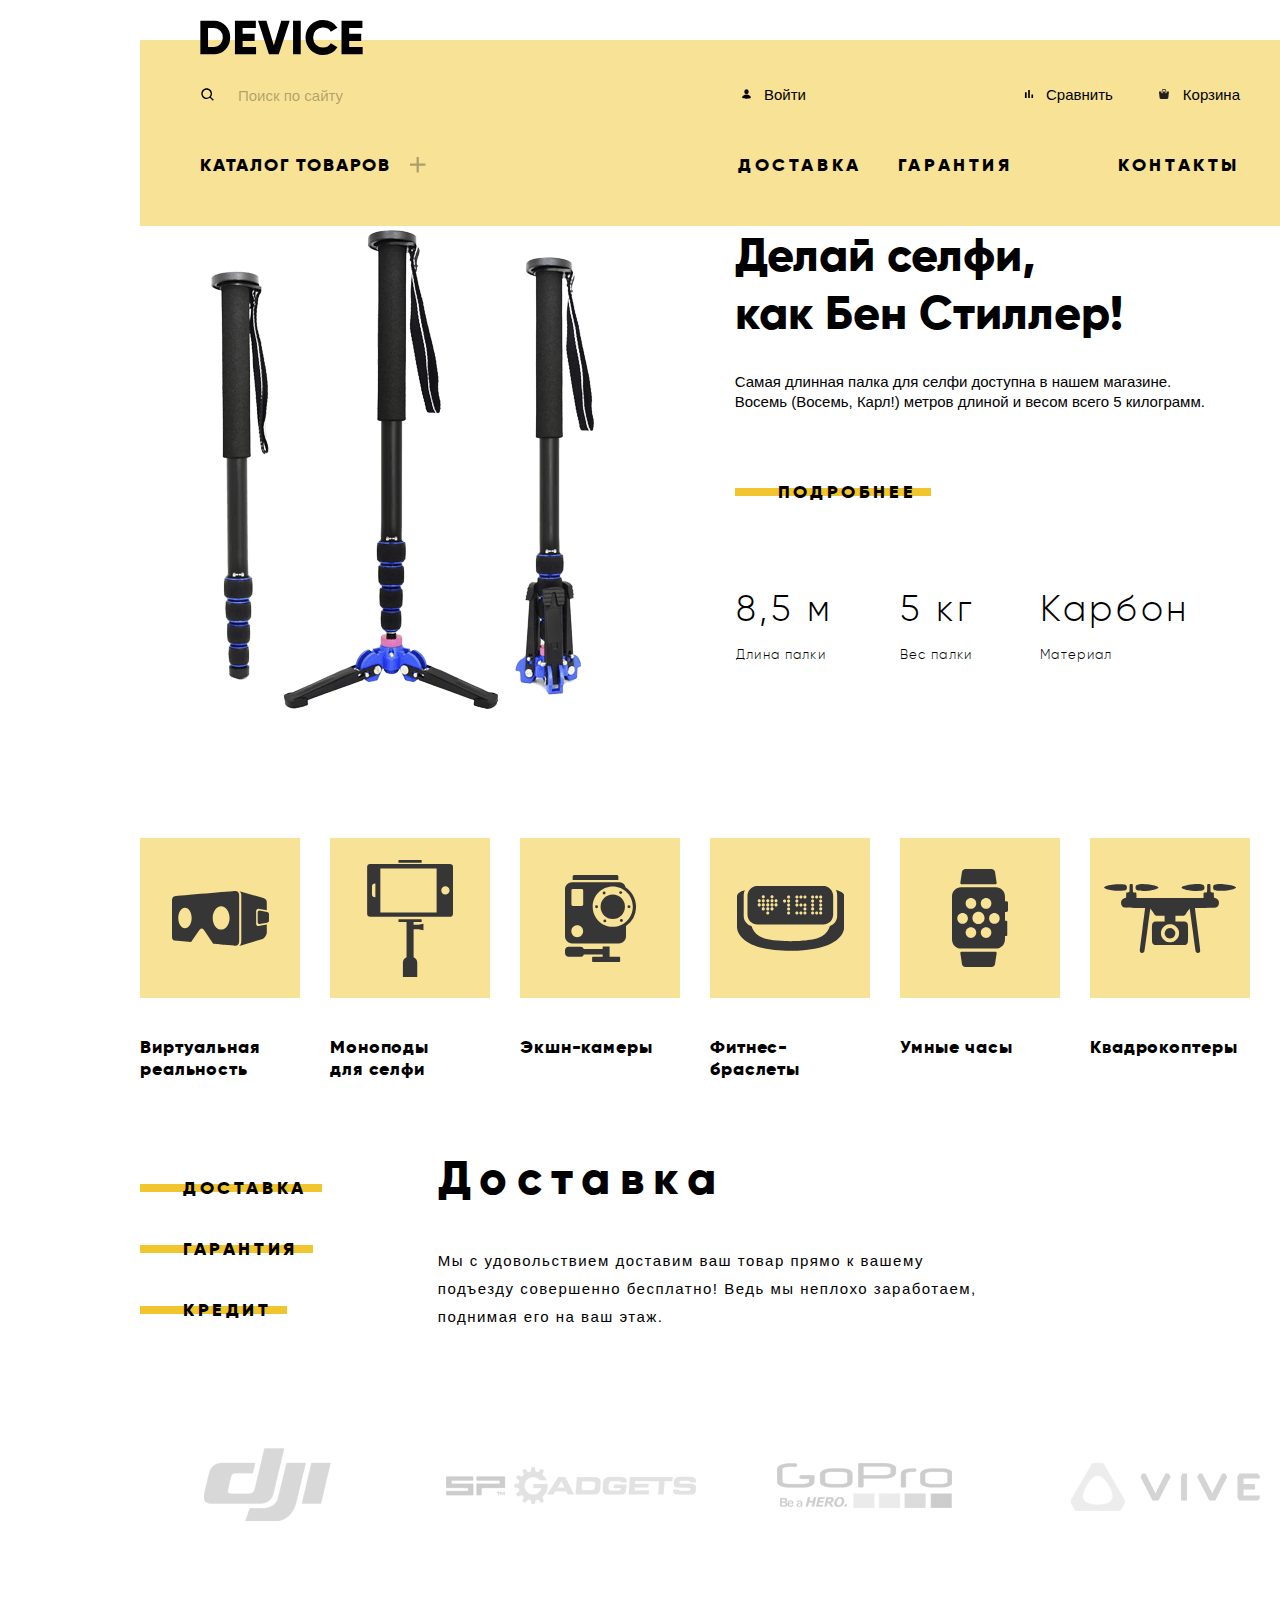
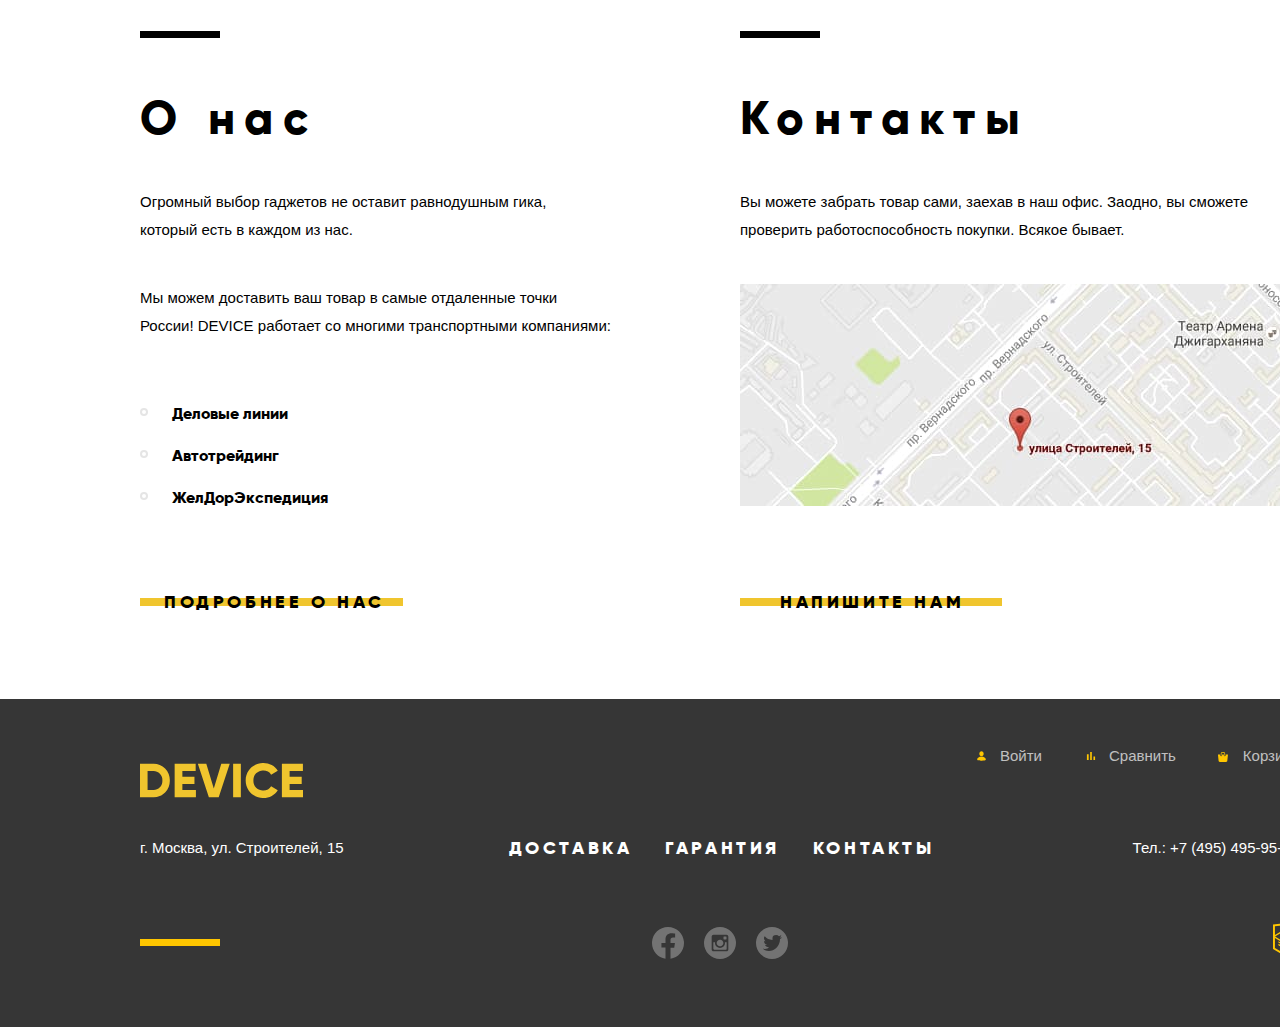
==== index.html @ b4fad116 "Сделал исправления по замечаниям" ====
<!DOCTYPE html>
<html class="page" lang="ru">

<head>
    <meta charset="utf-8">
    <title>Магазин гаджетов "Device"</title>
    <link rel="stylesheet" href="css/normalize.css">
    <link rel="stylesheet" href="css/style.css">
</head>

<body class="page-body">
    <div class="container">
        <header class="header">
            <nav class="main-navigation" aria-label="Главное меню">
                <a class="logo header-logo">
                    <img src="img/logo-device.svg" width="163" height="35" alt="Логотип магазина гаджетов «Device»">
                </a>
                <div class="header-wrapper">
                    <form class="search-form" action="https://echo.htmlacademy.ru" method="get">
                        <label class="visually-hidden" for="site-search">Поиск по сайту</label>
                        <input class="search-form-input" type="search" name="search" id="site-search" placeholder="Поиск по сайту" required>
                        <button class="search-form-button" type="submit">Найти</button>
                    </form>
                    <ul class="list user-navigation">
                        <li class="user-navigation-item">
                            <a class="user-navigation-link user-navigation-entry" href="">Войти</a>
                        </li>
                        <li class="user-navigation-item">
                            <a class="user-navigation-link user-navigation-compare" href="">Сравнить</a>
                        </li>
                        <li class="user-navigation-item">
                            <a class="user-navigation-link user-navigation-cart" href="">Корзина</a>
                        </li>
                    </ul>
                </div>
                <ul class="list site-navigation header-wrapper">
                    <li class="site-navigation-item site-navigation-catalog">
                        <a class="site-navigation-link site-navigation-catalog-link" href="">Каталог товаров</a>
                        <ul class="list catalog-navigation">
                            <li class="catalog-navigation-item">
                                <ul class="list catalog-submenu">
                                    <li class="catalog-submenu-item">
                                        <a class="catalog-submenu-link" href="">Виртуальная реальность</a>
                                    </li>
                                    <li class="catalog-submenu-item">
                                        <a class="catalog-submenu-link" href="catalog.html">Моноподы для селфи</a>
                                    </li>
                                    <li class="catalog-submenu-item">
                                        <a class="catalog-submenu-link" href="">Экшен-камеры</a>
                                    </li>
                                </ul>
                            </li>
                            <li class="catalog-navigation-item">
                                <ul class="list catalog-submenu">
                                    <li class="catalog-submenu-item">
                                        <a class="catalog-submenu-link" href="">Фитнес-браслеты</a>
                                    </li>
                                    <li class="catalog-submenu-item">
                                        <a class="catalog-submenu-link" href="">Умные часы</a>
                                    </li>
                                </ul>
                            </li>
                            <li class="catalog-navigation-item">
                                <a class="catalog-submenu-link" href="">Квадракоптеры</a>
                            </li>
                        </ul>
                    </li>
                    <li class="site-navigation-item">
                        <a class="site-navigation-link" href="">Доставка</a>
                    </li>
                    <li class="site-navigation-item">
                        <a class="site-navigation-link" href="">Гарантия</a>
                    </li>
                    <li class="site-navigation-item">
                        <a class="site-navigation-link" href="">Контакты</a>
                    </li>
                </ul>
            </nav>
        </header>
    </div>
    <main>
        <h1 class="visually-hidden">Главная страница магазина гаджетов "Device"</h1>
        <section class="promo container">
            <h2 class="visually-hidden">Промо-слайдер</h2>
            <input class="visually-hidden" type="radio" name="promo-slider-group" id="promo-slide-1" value="promo-slide-1">
            <input class="visually-hidden" type="radio" name="promo-slider-group" id="promo-slide-2" value="promo-slide-2">
            <input class="visually-hidden" type="radio" name="promo-slider-group" id="promo-slide-3" value="promo-slide-3" checked>
            <ul class="list">
                <li>
                    <label for="promo-slide-1">
                        <span class="visually-hidden">Первый слайд: самая длинная палка для селфи</span>
                    </label>
                </li>
                <li>
                    <label for="promo-slide-2">
                        <span class="visually-hidden">Второй слайд: мотивирующий фитнес-браслет</span>
                    </label>
                </li>
                <li>
                    <label for="promo-slide-3">
                        <span class="visually-hidden">Третий слайд: квадракоптер с мощным лазером</span>
                    </label>
                </li>
            </ul>
            <ul class="list promo-product-list">
                <li class="promo-product-item">
                    <article class="promo-product-card">
                        <div class="promo-product-wrapper">
                            <img class="promo-product-img" src="img/promo-item-1.png" width="384" height="486" alt="Самая длинная палка для селфи">
                        </div>
                        <div class="promo-product-wrapper promo-product-description">
                            <span class="promo-product-number visually-hidden">01</span>
                            <h3 class="promo-product-title">Делай селфи, <br>
                                как Бен Стиллер! </h3>
                            <p class="promo-product-text">Самая длинная палка для селфи доступна в нашем магазине. <br>
                                Восемь (Восемь, Карл!) метров длиной и весом всего 5 килограмм.</p>
                            <a class="button promo-product-button" href="">Подробнее</a>
                            <table class="property-table">
                                <tr class="property-description">
                                    <td class="item-property property-description-item">8,5 м</td>
                                    <td class="item-property property-description-item">5 кг</td>
                                    <td class="item-property property-description-item">Карбон</td>
                                </tr>
                                <tr class="property-definition">
                                    <td class="item-property property-definition-item">Длина палки</td>
                                    <td class="item-property property-definition-item">Вес палки</td>
                                    <td class="item-property property-definition-item">Материал</td>
                                </tr>
                            </table>
                        </div>
                    </article>
                </li>
                <li class="promo-product-item visually-hidden">
                    <article class="promo-product-card">
                        <div class="promo-product-wrapper">
                            <img class="promo-product-img" src="img/promo-item-2.png" width="345" height="485" alt="Фитнес-браслет">
                        </div>
                        <div class="promo-product-wrapper promo-product-description">
                            <span class="promo-product-number visually-hidden">02</span>
                            <h3 class="promo-product-title">Худеем <br>
                                правильно!</h3>
                            <p class="promo-product-text">Мотивирующие фитнес-браслеты помогут найти в себе силы
                                не пропускать занятия и соблюдать диету.</p>
                            <a class="button promo-product-button" href="">Подробнее</a>
                            <table class="property-table">
                                <tr class="property-description">
                                    <td class="item-property property-description-item">48 часов</td>
                                </tr>
                                <tr class="property-definition">
                                    <td class="item-property property-definition-item">Без подзарядки</td>
                                </tr>
                            </table>
                        </div>
                    </article>
                </li>
                <li class="promo-product-item visually-hidden">
                    <article class="promo-product-card">
                        <div class="promo-product-wrapper">
                            <img class="promo-product-img" src="img/promo-item-3.png" width="526" height="334" alt="Квадракоптер">
                        </div>
                        <div class="promo-product-wrapper promo-product-description">
                            <span class="promo-product-number visually-hidden">03</span>
                            <h3 class="promo-product-title">Порхает как бабочка, <br>
                                жалит как пчела!</h3>
                            <p class="promo-product-text">Этот обычный, на первый взгляд, квадрокоптер оснащен
                                мощным лазером, замаскированным под стандартную камеру.</p>
                            <a class="button promo-product-button" href="">Подробнее</a>
                            <table class="property-table">
                                <tr class="property-description">
                                    <td class="item-property property-description-item">800 м</td>
                                    <td class="item-property property-description-item">50 м</td>
                                </tr>
                                <tr class="property-definition">
                                    <td class="item-property property-definition-item">Дальность полёта</td>
                                    <td class="item-property property-definition-item">Радиус поражения</td>
                                </tr>
                            </table>
                        </div>
                    </article>
                </li>
            </ul>
        </section>
        <section class="product-catalog container">
            <h2 class="visually-hidden">Категории товаров</h2>
            <ul class="list product-catalog-list">
                <li class="product-catalog-item">
                    <a class="product-catalog-link product-catalog-vr" href="">
                        Виртуальная реальность
                    </a>
                </li>
                <li class="product-catalog-item">
                    <a class="product-catalog-link product-catalog-monopods" href="catalog.html">
                        Моноподы <br> для селфи
                    </a>
                </li>
                <li class="product-catalog-item">
                    <a class="product-catalog-link product-catalog-cameras" href="">
                        Экшн-камеры
                    </a>
                </li>
                <li class="product-catalog-item">
                    <a class="product-catalog-link product-catalog-bracelets" href="">
                        Фитнес-браслеты
                    </a>
                </li>
                <li class="product-catalog-item">
                    <a class="product-catalog-link product-catalog-watches" href="">
                        Умные часы
                    </a>
                </li>
                <li class="product-catalog-item">
                    <a class="product-catalog-link product-catalog-quadcopters" href="">
                        Квадрокоптеры
                    </a>
                </li>
            </ul>
        </section>
        <section class="advantages">
            <h2 class="visually-hidden">Преимущества</h2>
            <div class="advantages-wrapper container">
                <ul class="list advantages-slider-nav">
                    <li class="advantages-slider-item">
                        <a class="button advantages-slider-link" href="">Доставка</a>
                    </li>
                    <li class="advantages-slider-item">
                        <a class="button advantages-slider-link" href="">Гарантия</a>
                    </li>
                    <li class="advantages-slider-item">
                        <a class="button advantages-slider-link" href="">Кредит</a>
                    </li>
                </ul>
                <ul class="list advantages-slider-content">
                    <li class="advantages-slider-page">
                        <h3 class="title advantages-title">Доставка</h3>
                        <p class="text advantages-slider-text">Мы с удовольствием доставим ваш товар прямо к вашему
                            подъезду совершенно бесплатно! Ведь мы неплохо
                            заработаем, поднимая его на ваш этаж.</p>
                    </li>
                    <li class="advantages-slider-page visually-hidden">
                        <h3 class="title advantages-title">Гарантия</h3>
                        <p class="text advantages-slider-text">Если из-за возгорания купленного у нас товара у вас сгорит дом —
                            не переживайте, мы выдадим вам новый.
                            Товар, не дом, конечно же.</p>
                    </li>
                    <li class="advantages-slider-page visually-hidden">
                        <h3 class="title advantages-title">Кредиты</h3>
                        <p class="text advantages-slider-text">Залезть в долговую яму стало проще! Кредитные консультанты
                            подберут для вас наиболее выгодные <br>
                            условия кредита. Выгодные для нашего банка, разумеется.</p>
                    </li>
                </ul>
            </div>
        </section>
        <section class="popular-brands container">
            <h2 class="visually-hidden">Популярные бренды</h2>
            <ul class="list popular-list">
                <li class="popular-item">
                    <a class="popular-link popular-dji" href="">
                        <img class="popular-img" src="img/popular-brands-1.png" width="260" height="100" alt="Логотип компании «DJI»">
                    </a>
                </li>
                <li class="popular-item">
                    <a class="popular-link popular-spgadgets" href="">
                        <img class="popular-img" src="img/popular-brands-2.png" width="260" height="100" alt="Логотип компании «SP Gadgets»">
                    </a>
                </li>
                <li class="popular-item">
                    <a class="popular-link popular-gopro" href="">
                        <img class="popular-img" src="img/popular-brands-3.png" width="260" height="100" alt="Логотип компании «GoPro»">
                    </a>
                </li>
                <li class="popular-item">
                    <a class="popular-link popular-vive" href="">
                        <img class="popular-img" src="img/popular-brands-4.png" width="260" height="100" alt="Логотип компании «Vive»">
                    </a>
                </li>
            </ul>
        </section>
        <div class="index-columns container">
            <section class="about-us">
                <h2 class="title about-us-title">О нас</h2>
                <p class="text about-us-text">Огромный выбор гаджетов не оставит равнодушным гика, <br>
                    который есть в каждом из нас.</p>
                <p class="text about-us-text">Мы можем доставить ваш товар в самые отдаленные точки
                    России! DEVICE работает со многими транспортными компаниями:</p>
                <ul class="list about-us-list">
                    <li class="about-us-item">Деловые линии</li>
                    <li class="about-us-item">Автотрейдинг</li>
                    <li class="about-us-item">ЖелДорЭкспедиция</li>
                </ul>
                <a class="button about-us-button" href="">
                    Подробнее о нас
                </a>
            </section>
            <section class="contacts">
                <h2 class="title about-us-title">Контакты</h2>
                <p class="text about-us-text">Вы можете забрать товар сами, заехав в наш офис. Заодно, вы сможете
                    проверить работоспособность покупки. Всякое бывает.</p>
                <a class="contacts-map" href="">
                    <img src="img/map_1.jpg" width="560" height="222" alt="Карта проезда">
                </a>
                <a class="button contacts-button" href="">
                    Напишите нам
                </a>
            </section>
        </div>
    </main>
    <footer class="footer">
        <div class="container footer-wrapper">
            <div class="footer-wrapper-row">
                <a class="logo footer-logo">
                    <img src="img/logo-device-yellow.svg" width="163" height="35" alt="Логотип магазина гаджетов «Device»">
                </a>
                <ul class="list footer-user-navigation">
                    <li class="footer-user-item">
                        <a class="footer-user-link footer-user-entry" href="">Войти</a>
                    </li>
                    <li class="footer-user-item">
                        <a class="footer-user-link footer-user-compare" href="">Сравнить</a>
                    </li>
                    <li class="footer-user-item">
                        <a class="footer-user-link footer-user-cart" href="">Корзина</a>
                    </li>
                </ul>
            </div>
            <div class="footer-wrapper-row">
                <address class="footer-address">г. Москва, ул. Строителей, 15</address>
                <ul class="list footer-site-navigation">
                    <li class="footer-site-item">
                        <a class="footer-site-link" href="">Доставка</a>
                    </li>
                    <li class="footer-site-item">
                        <a class="footer-site-link" href="">Гарантия</a>
                    </li>
                    <li class="footer-site-item">
                        <a class="footer-site-link" href="">Контакты</a>
                    </li>
                </ul>
                <p class="footer-tel">Тел.: +7 (495) 495-95-95</p>
            </div>
            <div class="footer-wrapper-row">
                <ul class="list social-list">
                    <li class="social-item">
                        <a class="social-link social-fb" href="">
                            <span class="visually-hidden">Facebook</span>
                        </a>
                    </li>
                    <li class="social-item">
                        <a class="social-link social-inst" href="">
                            <span class="visually-hidden">Instagram</span>
                        </a>
                    </li>
                    <li class="social-item">
                        <a class="social-link social-tw" href="">
                            <span class="visually-hidden">Twitter</span>
                        </a>
                    </li>
                </ul>
                <a class="academy-logo" href="https://htmlacademy.ru/intensive/htmlcss">
                    <img src="img/logo-html.svg" width="27" height="34" alt="Логотип HtmlAcademy">
                </a>
            </div>
        </div>
    </footer>
    <section class="modal modal-feedback">
        <h2 class="visually-hidden">Форма обратной связи</h2>
        <form class="modal-feedback-form" action="https://echo.htmlacademy.ru" method="post">
            <p class="modal-feedback-item">
                <label class="modal-feedback-title" for="feedback-name">Ваше имя:</label>
                <input class="modal-feedback-input" type="text" name="fullname" id="feedback-name" placeholder="Имя Фамилия" required>
            </p>
            <p class="modal-feedback-item">
                <label class="modal-feedback-title" for="feedback-email">Ваш e-mail:</label>
                <input class="modal-feedback-input" type="email" name="email" id="feedback-email" placeholder="email@example.com" required>
            </p>
            <p class="modal-feedback-item modal-feedback-message">
                <label class="modal-feedback-title" for="feedback-message">Текст письма:</label>
                <textarea class="modal-feedback-input" name="message" id="feedback-message" placeholder="В свободной форме" required></textarea>
            </p>
            <button class="button modal-feedback-button" type="submit">Отправить</button>
        </form>
        <button class="close-modal" type="button">
            <span class="visually-hidden">Закрыть</span>
        </button>
    </section>
    <section class="modal modal-map">
        <h2 class="visually-hidden">Карта проезда</h2>
        <iframe class="modal-map-iframe" src="https://www.google.com/maps/embed?pb=!1m18!1m12!1m3!1d2249.1125488779976!2d37.52742931582563!3d55.68703098053581!2m3!1f0!2f0!3f0!3m2!1i1024!2i768!4f13.1!3m3!1m2!1s0x46b54cf65f5c8955%3A0x694710ccd55501e!2z0YPQuy4g0KHRgtGA0L7QuNGC0LXQu9C10LksIDE1LCDQnNC-0YHQutCy0LAsINCg0L7RgdGB0LjRjywgMTE5MzEx!5e0!3m2!1sru!2sde!4v1590160924040!5m2!1sru!2sde" width="960" height="540" tabindex="0" allowfullscreen></iframe>
        <button class="close-modal" type="button">
            <span class="visually-hidden">Закрыть</span>
        </button>
    </section>
</body>

</html>
---- css/style.css ----
@font-face {
    font-family: 'Opens Sans';
    font-style: normal;
    font-weight: 400;
    src: local('Opens Sans Regular'), local('OpenSans-Regular'),
        url('../fonts/opensans.woff2') format('woff2'),
        url('../fonts/opensans.woff') format('woff');
}

@font-face {
    font-family: 'Opens Sans';
    font-style: normal;
    font-weight: 300;
    src: local('Opens Sans Light'), local('OpenSans-Light'),
        url('../fonts/opensanslight.woff2') format('woff2'),
        url('../fonts/opensanslight.woff') format('woff');
}

@font-face {
    font-family: 'Gilroy';
    font-style: normal;
    font-weight: 300;
    src: local('Gilroy Light'), local('Gilroy-Light'),
        url('../fonts/gilroylight.woff2') format('woff2'),
        url('../fonts/gilroylight.woff') format('woff');
}

@font-face {
    font-family: 'Gilroy';
    font-style: normal;
    font-weight: 800;
    src: local('Gilroy ExtraBold'), local('Gilroy-ExtraBold'),
        url('../fonts/gilroyextrabold.woff2') format('woff2'),
        url('../fonts/gilroyextrabold.woff') format('woff');
}

*,
*::before,
*::after {
    box-sizing: border-box;
}

:root {
    --basic-black: #000;
    --basic-dark: #363636;
    --basic-white: #fff;
    --basic-grey: #464646;
    --basic-half-grey: #7e7e7e;
    --basic-grey-dark: #dcdcdc;
    --basic-grey-light: #e5e5e5;
    --basic-grey-super-light: #f2f2f2;
    --basic-grey-super-normal: #eaeaea;
    --basic-pink: #f6dada;
    --special-yellow: #f7e296;
    --special-yellow-dark: #f0c52e;
    --special-yellow-super-dark: #ffc600;
    --special-green: #91c92f;
    --special-grey: #a6a6a6;
    --special-grey-light: #ebebeb;
    --special-grey-dark: #d9d9d9;
    --opacity-black-6: rgba(0, 0, 0, 0.6);
    --opacity-black-5: rgba(0, 0, 0, 0.5);
    --opacity-black-4: rgba(0, 0, 0, 0.4);
    --opacity-black-3: rgba(0, 0, 0, 0.3);
    --opacity-black-2: rgba(0, 0, 0, 0.2);
    --opacity-black-2: rgba(0, 0, 0, 0.1);
    --opacity-white-7: rgba(255, 255, 255, 0.7);
    --opacity-white-6: rgba(255, 255, 255, 0.6);
    --opacity-white-3: rgba(255, 255, 255, 0.3);
}

.visually-hidden {
    position: absolute;
    width: 1px;
    height: 1px;
    margin: -1px;
    border: 0;
    padding: 0;
    white-space: nowrap;
    clip-path: inset(100%);
    clip: rect(0 0 0 0);
    overflow: hidden;
}

body {
    min-width: 1440px;
    margin: 0;
    padding: 0;
    font-family: "Open Sans", Arial, sans-serif;
    font-size: 15px;
    line-height: 20px;
    font-weight: 300;
    color: var(--basic-black);
    background-color: var(--basic-white);
}

a {
    text-decoration: none;
}

img {
    max-width: 100%;
    height: auto;
}

.page {
    height: 100%;
}

.page-body {
    display: grid;
    grid-template-rows: min-content 1fr min-content;
    align-content: start;
    min-height: 100%;
    padding-top: 40px;
}

.container {
    width: 1160px;
    margin: 0 auto;
    padding-left: 10px;
    padding-right: 10px;
    box-sizing: content-box;
}

.list {
    list-style-type: none;
    margin: 0;
    padding: 0;
}

.header {
    position: relative;
    padding-top: 45px;
    padding-right: 60px;
    padding-bottom: 18px;
    padding-left: 60px;
    background-color: var(--special-yellow);
}

.header-wrapper {
    display: flex;
    margin-bottom: 32px;
}

.logo {
    display: block;
}

.logo[href]:hover {
    opacity: 0.6;
}

.logo[href]:active {
    opacity: 0.3;
}

.header-logo {
    position: absolute;
    top: -20px;
    margin-bottom: 29px;
}

.search-form {
    position: relative;
    width: 440px;
    margin-right: auto;
}

.search-form-input {
    position: relative;
    width: 100%;
    padding-right: 100px;
    padding-bottom: 14px;
    padding-left: 38px;
    border: none;
    border-bottom-width: 2px;
    border-bottom-style: solid;
    border-bottom-color: transparent;
    line-height: inherit;
    background-color: transparent;
    background-image: url("../img/search.svg");
    background-repeat: no-repeat;
    background-position: 0 2px;
}

.search-form-input::-webkit-search-decoration,
.search-form-input::-webkit-search-cancel-button,
.search-form-input::-webkit-search-results-button,
.search-form-input::-webkit-search-results-decoration {
    display: none;
}

.search-form-input::placeholder {
    color: var(--opacity-black-3);
    opacity: 1;
}

.search-form-input:hover::placeholder {
    color: var(--opacity-black-6);
}

.search-form-input:focus::placeholder {
    color: var(--basic-black);
}

.search-form-input:focus,
.search-form-input:valid {
    color: var(--basic-black);
    outline: none;
    border-bottom-color: var(--basic-black);
}

.search-form-input:focus+.search-form-button,
.search-form-input:valid+.search-form-button {
    opacity: 1;
}

.search-form-button {
    position: absolute;
    right: 0;
    bottom: 0;
    padding-top: 15px;
    padding-right: 17px;
    padding-bottom: 15px;
    padding-left: 17px;
    opacity: 0;
    border: 2px solid var(--basic-black);
    font-size: inherit;
    line-height: inherit;
    text-transform: uppercase;
    color: var(--basic-black);
    background-color: transparent;
}

.search-form-button:hover {
    background-color: black;
    color: var(--basic-white);
}

.search-form-button:active {
    color: var(--opacity-white-3);
}

.user-navigation {
    width: 500px;
    display: flex;
}

.user-navigation-item {
    margin-left: 46px;
}

.user-navigation-item:first-child {
    margin-left: 0;
    margin-right: auto;
}

.user-navigation-link {
    position: relative;
    padding-left: 24px;
    color: inherit;
}

.user-navigation-link::before {
    content: '';
    position: absolute;
    bottom: 2px;
    left: 0;
}

.user-navigation-link:hover {
    opacity: 0.6;
}

.user-navigation-link:active {
    opacity: 0.3;
}

.user-navigation-entry::before {
    width: 13px;
    height: 14px;
    background-image: url("../img/user.svg");
    background-repeat: no-repeat;
    background-position: center;
}

.user-navigation-compare::before {
    width: 14px;
    height: 14px;
    background-image: url("../img/compare.svg");
    background-repeat: no-repeat;
    background-position: center;
}

.user-navigation-cart::before {
    width: 11px;
    height: 14px;
    background-image: url("../img/cart.svg");
    background-repeat: no-repeat;
    background-position: center;
}

.user-navigation-quit {
    color: var(--opacity-black-3);
    padding-left: 0;
    margin-left: 18px;
}

.site-navigation-item {
    margin-right: 36px;
}

.site-navigation-item:first-child {
    margin-right: 309px;
}

.site-navigation-item:first-child .site-navigation-link {
    padding-right: 38px;
}

.site-navigation-item:last-child {
    margin-right: 0;
    margin-left: auto;
}

.site-navigation-link {
    font-family: "Gilroy", Arial, sans-serif;
    font-weight: 800;
    font-size: 18px;
    color: inherit;
    line-height: 22px;
    letter-spacing: 0.2em;
    text-transform: uppercase;
}

.site-navigation-link:hover {
    opacity: 0.6;
}

.site-navigation-link:active {
    opacity: 0.3;
}

.site-navigation-catalog:hover .catalog-navigation {
    visibility: visible;
}

.site-navigation-catalog-link {
    position: relative;
    letter-spacing: 0.1em;
}

.site-navigation-catalog-link::after {
    content: '';
    position: absolute;
    bottom: 0;
    right: 0;
    width: 22px;
    height: 22px;
    background-image: url("../img/plus.svg");
    background-repeat: no-repeat;
    background-position: center;
}

.catalog-navigation {
    position: absolute;
    left: 0;
    display: flex;
    width: 100%;
    visibility: hidden;
    padding-top: 31px;
    padding-right: 60px;
    padding-bottom: 41px;
    padding-left: 60px;
    background-color: var(--special-yellow);
}

.catalog-navigation-item {
    margin-right: 65px;
}

.catalog-submenu-item {
    margin-bottom: 16px;
}

.catalog-submenu-item:last-child {
    margin-bottom: 0;
}

.catalog-submenu-link {
    color: inherit;
}

.catalog-submenu-link:hover {
    color: var(--opacity-black-6);
}

.catalog-submenu-link:active,
.catalog-submenu-link.current {
    color: var(--opacity-black-3);
}

.promo {
    margin-bottom: 96px;
    padding-bottom: 5px;
}

.promo-product-card {
    display: flex;
    justify-content: space-around;
}

.promo-product-description {
    width: 495px;
}

.promo-product-number {
    font-family: "Gilroy", Arial, sans-serif;
    font-weight: 800;
    font-size: 179px;
    line-height: 219px;
    text-transform: uppercase;
    color: var(--basic-white);
}

.promo-product-title {
    margin: 0;
    margin-bottom: 30px;
    font-family: "GIlroy", Arial, sans-serif;
    font-weight: 800;
    font-size: 47px;
    line-height: 58px;
    color: var(--basic-black);
}

.promo-product-text {
    margin: 0;
    margin-bottom: 60px;
}

.promo-product-button {
    display: inline-block;
    margin-bottom: 60px;
}

.item-property {
    font-family: "Gilroy", Arial, sans-serif;
    font-weight: 300;
    letter-spacing: 0.1em;
    padding-right: 65px;
}

.item-property:last-child {
    padding-right: 0;
}

.property-table {
    border-spacing: 0 15px;
}

.property-description-item {
    font-size: 36px;
    line-height: 42px;
}

.property-definition-item {
    font-size: 13px;
    line-height: 15px;
}

.product-catalog {
    margin-bottom: 49px;
    padding-top: 20px;
}

.product-catalog-list {
    display: flex;
    flex-wrap: wrap;
}

.product-catalog-item {
    width: 160px;
    margin-right: 30px;
    margin-bottom: 20px;
}

.product-catalog-link {
    font-family: "Gilroy", Arial, sans-serif;
    font-weight: 800;
    font-size: 18px;
    line-height: 22px;
    letter-spacing: 0.05em;
    color: var(--basic-black);
}

.product-catalog-link::before {
    content: "";
    display: block;
    width: 160px;
    height: 160px;
    margin-bottom: 38px;
    background-color: var(--special-yellow);
    background-repeat: no-repeat;
    background-position: 50% 50%;
}

.product-catalog-link:hover::before {
    background-color: var(--special-yellow-dark);
}

.product-catalog-link:active {
    color: var(--opacity-black-3);
}

.product-catalog-vr::before {
    background-image: url("../img/popular-1.svg");
}

.product-catalog-monopods::before {
    background-image: url("../img/popular-2.svg");
}

.product-catalog-cameras::before {
    background-image: url("../img/popular-3.svg");
}

.product-catalog-bracelets::before {
    background-image: url("../img/popular-4.svg");
}

.product-catalog-watches::before {
    background-image: url("../img/popular-5.svg");
}

.product-catalog-quadcopters::before {
    background-image: url("../img/popular-6.svg");
}

.advantages {
    margin-bottom: 90px;
}

.advantages-wrapper {
    display: flex;
    align-items: baseline;
}

.advantages-slider-item {
    margin-bottom: 39px;
}

.advantages-slider-item:last-child {
    margin-bottom: 0;
}

.advantages-slider-content {
    padding-left: 116px;
}

.button.advantages-slider-link:active {
    color: var(--special-yellow);
    background-color: var(--basic-black);
}

.title {
    font-family: "Gilroy", Arial, sans-serif;
    font-weight: 800;
    font-size: 47px;
    line-height: 58px;
    letter-spacing: 0.2em;
}

.text {
    line-height: 28px;
}

.advantages-title {
    margin: 0;
    margin-bottom: 40px;
}

.advantages-slider-text {
    width: 540px;
    letter-spacing: 0.1em;
}

.popular-brands {
    margin-bottom: 90px;
}

.popular-list {
    display: flex;
    flex-wrap: wrap;
    margin-right: -40px;
}

.popular-item {
    margin-right: 40px;
}

.popular-link {
    display: block;
}

.popular-link::before {
    content: "";
    background-repeat: no-repeat;
    background-position: 50% 50%;
}

.popular-dji::before {
    background-image: url("../img/popular-brands-hover-1.png");
}

.popular-spgadgets::before {
    background-image: url("../img/popular-brands-hover-2.png");
}

.popular-gopro::before {
    background-image: url("../img/popular-brands-hover-3.png");
}

.popular-vive::before {
    background-image: url("../img/popular-brands-hover-4.png");
}

.index-columns {
    display: flex;
    justify-content: space-between;
    margin-bottom: 86px;
}

.about-us {
    position: relative;
    width: 473px;
    padding-top: 58px;
}

.about-us::before {
    content: '';
    position: absolute;
    top: 0;
    display: block;
    width: 80px;
    height: 7px;
    background-color: var(--basic-black);
}

.about-us-list {
    margin-top: 60px;
    margin-bottom: 79px;
}

.about-us-item {
    position: relative;
    font-family: "Gilroy", Arial, sans-serif;
    font-weight: 800;
    font-size: 16px;
    line-height: 28px;
    padding-left: 32px;
    margin-bottom: 14px;
}

.about-us-item::before {
    content: '';
    position: absolute;
    top: 8px;
    left: 0;
    width: 8px;
    height: 8px;
    border-width: 2px;
    border-style: solid;
    border-color: var(--basic-grey-light);
    border-radius: 50%;
}

.about-us-item:last-child {
    margin-bottom: 0;
}

.contacts {
    position: relative;
    width: 560px;
    padding-top: 58px;
}

.contacts::before {
    content: '';
    position: absolute;
    top: 0;
    display: block;
    width: 80px;
    height: 7px;
    background-color: var(--basic-black);
}

.contacts-map {
    display: block;
    margin-bottom: 80px;
}

.about-us-title {
    margin: 0;
    margin-bottom: 41px;
}

.about-us-text {
    margin: 0;
    margin-bottom: 40px;
}

.button {
    position: relative;
    z-index: 1;
    padding: 0;
    padding-top: 9px;
    padding-right: 15px;
    padding-bottom: 9px;
    padding-left: 43px;
    border: none;
    font-family: "Gilroy", Arial, sans-serif;
    font-weight: 800;
    font-size: 18px;
    line-height: 22px;
    letter-spacing: 0.2em;
    text-transform: uppercase;
    color: var(--basic-black);
    background-color: transparent;
}

.button:active {
    color: var(--opacity-black-3);
}

.button::before {
    content: '';
    position: absolute;
    left: 0;
    top: 50%;
    z-index: -1;
    width: 100%;
    height: 20%;
    transform: translateY(-50%);
    transition: transform 0.3s;
    background-color: var(--special-yellow-dark);
}

.button:hover::before {
    transform: translateY(-50%) scaleY(5);
}

.about-us-button {
    padding-right: 18px;
    padding-left: 24px;
}

.contacts-button {
    padding-left: 40px;
    padding-right: 38px;
}

.page-title-container {
    margin-top: 44px;
    margin-bottom: 50px;
    padding-left: 60px;
}

.page-title {
    letter-spacing: normal;
    margin-bottom: 30px;
}

.breadcrumbs {
    display: flex;
    align-items: baseline;
}

.breadcrumbs-item {
    margin-right: 16px;
}

.breadcrumbs-link {
    position: relative;
    color: var(--opacity-black-3);
    font-size: 14px;
    padding-right: 25px;
}

.breadcrumbs-link:hover {
    color: var(--opacity-black-6);
}

.breadcrumbs-link:active {
    color: var(--opacity-black-1);
}

.breadcrumbs-item:not(:last-child) .breadcrumbs-link::after {
    content: '';
    position: absolute;
    right: 0;
    bottom: 2px;
    width: 10px;
    height: 9px;
    background-image: url("../img/nav-arrow.svg");
    background-repeat: no-repeat;
    background-position: center;
}

.catalog-columns {
    display: flex;
}

.filters {
    display: flex;
    flex-direction: column;
    align-items: flex-end;
    flex-grow: 1;
    width: 468px;
    padding-right: 68px;
    padding-top: 25px;
    background-image: linear-gradient(to bottom, var(--basic-grey-dark) 70px, var(--basic-grey-light) 70px);
}

.catalog-subtitle {
    margin: 0;
    margin-bottom: 25px;
}

.filter-form {
    width: 200px;
    padding-top: 85px;
}

.filter-form-category {
    position: relative;
    padding: 0;
    margin: 0;
    border: none;
    margin-bottom: 38px;
}

.filter-form-category::before {
    content: '';
    position: absolute;
    left: 0;
    top: -16px;
    width: 100%;
    height: 2px;
    background-color: var(--basic-black);
}

.filter-form-category:last-child {
    margin-bottom: 50px;
}

.filter-form-title {
    font-family: "Gilroy", Arial, sans-serif;
    font-weight: 800;
    font-size: 14px;
    line-height: 17px;
    letter-spacing: 0.1em;
    margin-bottom: 30px;
}

.filter-form-item {
    margin-bottom: 15px;
}

.filter-form-item:last-child {
    margin-bottom: 0;
}

.filter-form-checkbox+label,
.filter-form-radio+label {
    color: var(--basic-black);
    font-size: 14px;
    line-height: 19px;
}

.filter-form-checkbox:disabled+label,
.filter-form-radio:disabled+label {
    color: var(--special-grey);
}

.filter-form-label {
    margin-left: 18px;
}

.catalog {
    width: 972px;
    flex-grow: 1;
}

.sorting-wrapper {
    padding-top: 25px;
    padding-bottom: 25px;
    padding-left: 72px;
    background-color: var(--basic-grey-light);
}

.sorting-wrapper-inner {
    display: flex;
    align-items: baseline;
    width: 760px;
}

.catalog-subtitle {
    width: 200px;
    font-family: "Gilroy", Arial, sans-serif;
    font-weight: 800;
    font-size: 16px;
    line-height: inherit;
    letter-spacing: 0.1em;
    text-transform: uppercase;
}

.sorting-subtitle {
    width: auto;
    margin-bottom: 0;
    margin-right: 74px;
}

.sorting-list {
    display: flex;
    flex-wrap: wrap;
}

.sorting-item {
    margin-right: 33px;
}

.sorting-item:last-child {
    margin-right: 0;
}

.sorting-link {
    font-weight: 400;
    font-size: 14px;
    line-height: 19px;
    color: var(--opacity-black-3);
}

.sorting-link:hover {
    color: var(--opacity-black-6);
}

.sorting-link:active,
.sorting-link.current {
    color: var(--basic-black);
}

.arrow-list {
    display: flex;
    margin-left: auto;
}

.arrow-item {
    margin-right: 14px;
}

.arrow-item:last-child {
    margin-right: 0;
}

.arrow-link {
    padding: 0;
    opacity: 0.2;
    border: none;
    background-color: transparent;
}

.arrow-link:hover {
    opacity: 0.4;
}

.arrow-link:active,
.arrow-link.current {
    opacity: 1;
}

.arrow-link::before {
    content: '';
    display: block;
    width: 19px;
    height: 11px;
    background-repeat: no-repeat;
    background-position: 50% 50%;
}

.arrow-up::before {
    background-image: url("../img/icon-up-dir.svg");
}

.arrow-down::before {
    background-image: url("../img/icon-down-dir.svg");
}

.catalog-list {
    display: grid;
    grid-template-columns: 360px 360px;
    column-gap: 40px;
    row-gap: 48px;
}

.catalog-card {
    position: relative;
}

.catalog-card-new::before {
    content: 'New';
    position: absolute;
    top: 29px;
    right: 27px;
    z-index: 1;
    width: 62px;
    height: 62px;
    padding-top: 22px;
    padding-right: 17px;
    padding-bottom: 23px;
    padding-left: 16px;
    border-width: 2px;
    border-style: solid;
    border-color: var(--opacity-black-3);
    border-radius: 50%;
    font-family: "Gilroy", Arial, sans-serif;
    font-weight: 800;
    font-size: 12px;
    line-height: 15px;
    text-transform: uppercase;
    color: var(--opacity-black-3);
}

.catalog-img-wrapper {
    position: relative;
    margin-bottom: 25px;
}

.catalog-img-wrapper:hover .catalog-img {
    opacity: 0.7;
}

.catalog-img-wrapper:hover .catalog-img-wrapper-inner {
    visibility: visible;
}

.catalog-img-wrapper-inner {
    position: absolute;
    top: 180px;
    left: 50%;
    visibility: hidden;
    min-width: 200px;
    transform: translateX(-50%);
}

.catalog-cart {
    padding-right: 36px;
    padding-left: 36px;
    margin-bottom: 22px;
}

.catalog-compare {
    border: none;
    letter-spacing: 0.1em;
    background-color: transparent;
    color: var(--opacity-black-5);
}

.catalog-compare:hover {
    color: var(--basic-black);
}

.catalog-compare:active {
    color: var(--opacity-black-2);
}

.catalog-info {
    display: flex;
    justify-content: space-between;
    align-items: baseline;
}

.catalog-title {
    font-family: "Gilroy", Arial, sans-serif;
    font-weight: 800;
    font-size: 18px;
    line-height: 22px;
    width: 275px;
    margin: 0;
}

.catalog-title-link {
    color: var(--basic-black);
    letter-spacing: 0.05em;
}

.catalog-price {
    margin: 0;
    font-family: "Gilroy", Arial, sans-serif;
    font-size: 16px;
    line-height: 18px;
    letter-spacing: 0.05em;
}

.catalog-container {
    padding-top: 70px;
    padding-right: 140px;
    padding-bottom: 78px;
    padding-left: 72px;
}

.catalog-pagination {
    display: flex;
    justify-content: space-between;
    align-items: center;
    width: 760px;
    margin-top: 40px;
    background-color: var(--basic-grey-light);
}

.catalog-pagination-list {
    display: flex;
    align-items: baseline;
    flex-wrap: wrap;
    margin-right: -30px;
    padding-left: 10px;
    padding-right: 10px;
}

.catalog-pagination-item {
    margin-right: 30px;
}

.catalog-pagination-link {
    font-family: "Gilroy", Arial, sans-serif;
    font-weight: 800;
    font-size: 16px;
    line-height: inherit;
}

.catalog-pagination-control {
    padding-top: 25px;
    padding-right: 30px;
    padding-bottom: 25px;
    padding-left: 30px;
    letter-spacing: 0.1em;
    text-transform: uppercase;
    color: inherit;
}

.catalog-pagination-control:hover {
    background-color: var(--special-grey-dark);
}

.catalog-pagination-control:active {
    color: var(--opacity-black-3);
}

.catalog-pagination-number {
    color: var(--opacity-black-3);
}

.catalog-pagination-number:hover {
    color: var(--opacity-black-6);
}

.catalog-pagination-number:active,
.catalog-pagination-link.current {
    color: var(--basic-black);
}

.footer-wrapper {
    display: flex;
    flex-direction: column;
}

.footer-wrapper-row {
    display: flex;
    align-items: center;
    margin-bottom: 50px;
}

.footer-wrapper-row:first-child {
    justify-content: space-between;
    align-items: flex-start;
    margin-bottom: 37px;
}

.footer-wrapper-row:last-child {
    margin-bottom: 0;
}

.footer-wrapper-row:last-child::before {
    content: '';
    display: block;
    width: 80px;
    height: 7px;
    margin-right: 432px;
    background-color: var(--special-yellow-super-dark);
}

.footer {
    background-color: var(--basic-dark);
    padding-top: 47px;
    padding-bottom: 65px;
}

.footer-logo {
    position: relative;
    top: 17px;
}

.footer-user-navigation {
    display: flex;
    justify-content: space-between;
    min-width: 325px;
}

.footer-user-item {
    margin-right: 40px;
}

.footer-user-item:last-child {
    margin-right: 0;
}

.footer-user-link {
    position: relative;
    color: var(--opacity-white-7);
    padding-left: 25px;
}

.footer-user-link:hover {
    color: var(--basic-white);
}

.footer-user-link:active {
    color: var(--opacity-white-3);
}

.footer-user-link::before {
    content: '';
    position: absolute;
    bottom: 1px;
    left: 0;
}

.footer-user-entry::before {
    width: 13px;
    height: 14px;
    background-image: url("../img/user-yellow.svg");
    background-repeat: no-repeat;
    background-position: center;
}

.footer-user-compare::before {
    width: 14px;
    height: 14px;
    background-image: url("../img/compare-yellow.svg");
    background-repeat: no-repeat;
    background-position: center;
}

.footer-user-cart::before {
    width: 11px;
    height: 12px;
    background-image: url("../img/cart-yellow.svg");
    background-repeat: no-repeat;
    background-position: center;
}

.footer-user-link:hover::before {
    opacity: 0.6;
}

.footer-user-link:active::before {
    opacity: 0.3;
}

.footer-address {
    color: var(--basic-white);
    font-style: normal;
    margin-right: 165px;
}

.footer-site-navigation {
    display: flex;
    justify-content: space-between;
    width: 426px;
    margin-right: 198px;
}

.footer-site-item {
    padding-top: 5px;
    padding-bottom: 5px;
}

.footer-site-link {
    font-family: "Gilroy", Arial, sans-serif;
    font-weight: 800;
    font-size: 18px;
    line-height: 22px;
    letter-spacing: 0.2em;
    text-transform: uppercase;
    color: var(--basic-white);
}

.footer-site-link:hover {
    color: var(--opacity-white-6);
}

.footer-site-link:active {
    color: var(--opacity-white-3);
}

.footer-tel {
    color: var(--basic-white);
}

.social-list {
    display: flex;
    margin-right: auto;
}

.social-item {
    margin-right: 20px;
}

.social-item:last-child {
    margin-right: 0;
}

.social-link {
    display: block;
    width: 32px;
    height: 32px;
    background-color: var(--basic-dark);
    background-repeat: no-repeat;
    background-position: 50% 50%;
    opacity: 0.3;
}

.social-link:hover {
    opacity: 0.6;
}

.social-link:active {
    opacity: 0.1;
}

.social-fb {
    background-image: url("../img/fb.svg");
}

.social-inst {
    background-image: url("../img/instagram.svg");
}

.social-tw {
    background-image: url("../img/twitter.svg");
}

.academy-logo:hover {
    opacity: 0.6;
}

.academy-logo:active {
    opacity: 0.3;
}

.modal {
    position: fixed;
    top: 50%;
    left: 50%;
    z-index: 2;
    width: 960px;
    margin-left: -480px;
    box-shadow: 0px 10px 16px rgba(0, 0, 0, 0.15);
    transform: translateY(-50%);
    background-color: var(--basic-white);
}

.modal-feedback {
    display: none;
    padding-top: 92px;
    padding-right: 100px;
    padding-bottom: 69px;
    padding-left: 100px;
}

.modal-feedback-form {
    display: flex;
    justify-content: space-between;
    flex-wrap: wrap;
}

.modal-feedback-item {
    width: 360px;
}

.modal-feedback-title {
    display: block;
    margin-bottom: 10px;
    font-family: "Gilroy", Arial, sans-serif;
    font-weight: 800;
    font-size: 18px;
    line-height: 22px;
}

.modal-feedback-input {
    width: 100%;
    padding-top: 17px;
    padding-right: 20px;
    padding-bottom: 17px;
    padding-left: 20px;
    margin-bottom: 32px;
    border-width: 2px;
    border-style: solid;
    border-color: transparent;
    font-family: "Gilroy", Arial, sans-serif;
    font-size: 14px;
    line-height: 16px;
    color: var(--opacity-black-4);
    background-color: var(--basic-grey-super-light);
}

.modal-feedback-input:hover {
    background-color: var(--basic-grey-super-normal);
}

.modal-feedback-input:focus {
    outline: none;
    border-color: var(--special-yellow);
    color: var(--basic-dark);
    background-color: var(--basic-white);
}

.modal-feedback-message {
    width: 760px;
}

.modal-feedback-message .modal-feedback-input {
    height: 167px;
    margin-bottom: 54px;
    resize: none;
}

.modal-feedback-button::before {
    background-color: var(--special-yellow);
}

.close-modal {
    position: absolute;
    right: 20px;
    top: 20px;
    width: 55px;
    height: 55px;
    outline: none;
    border: none;
    border-radius: 50%;
    background-color: transparent;
    background-image: url("../img/modal-close.svg");
    background-repeat: no-repeat;
    background-position: 50% 50%;
    opacity: 0.4;
}

.close-modal:hover {
    opacity: 1;
}

.close-modal:active {
    opacity: 0.3;
}

.modal-map {
    display: none;
}

.modal-map-iframe {
    border: none;
}
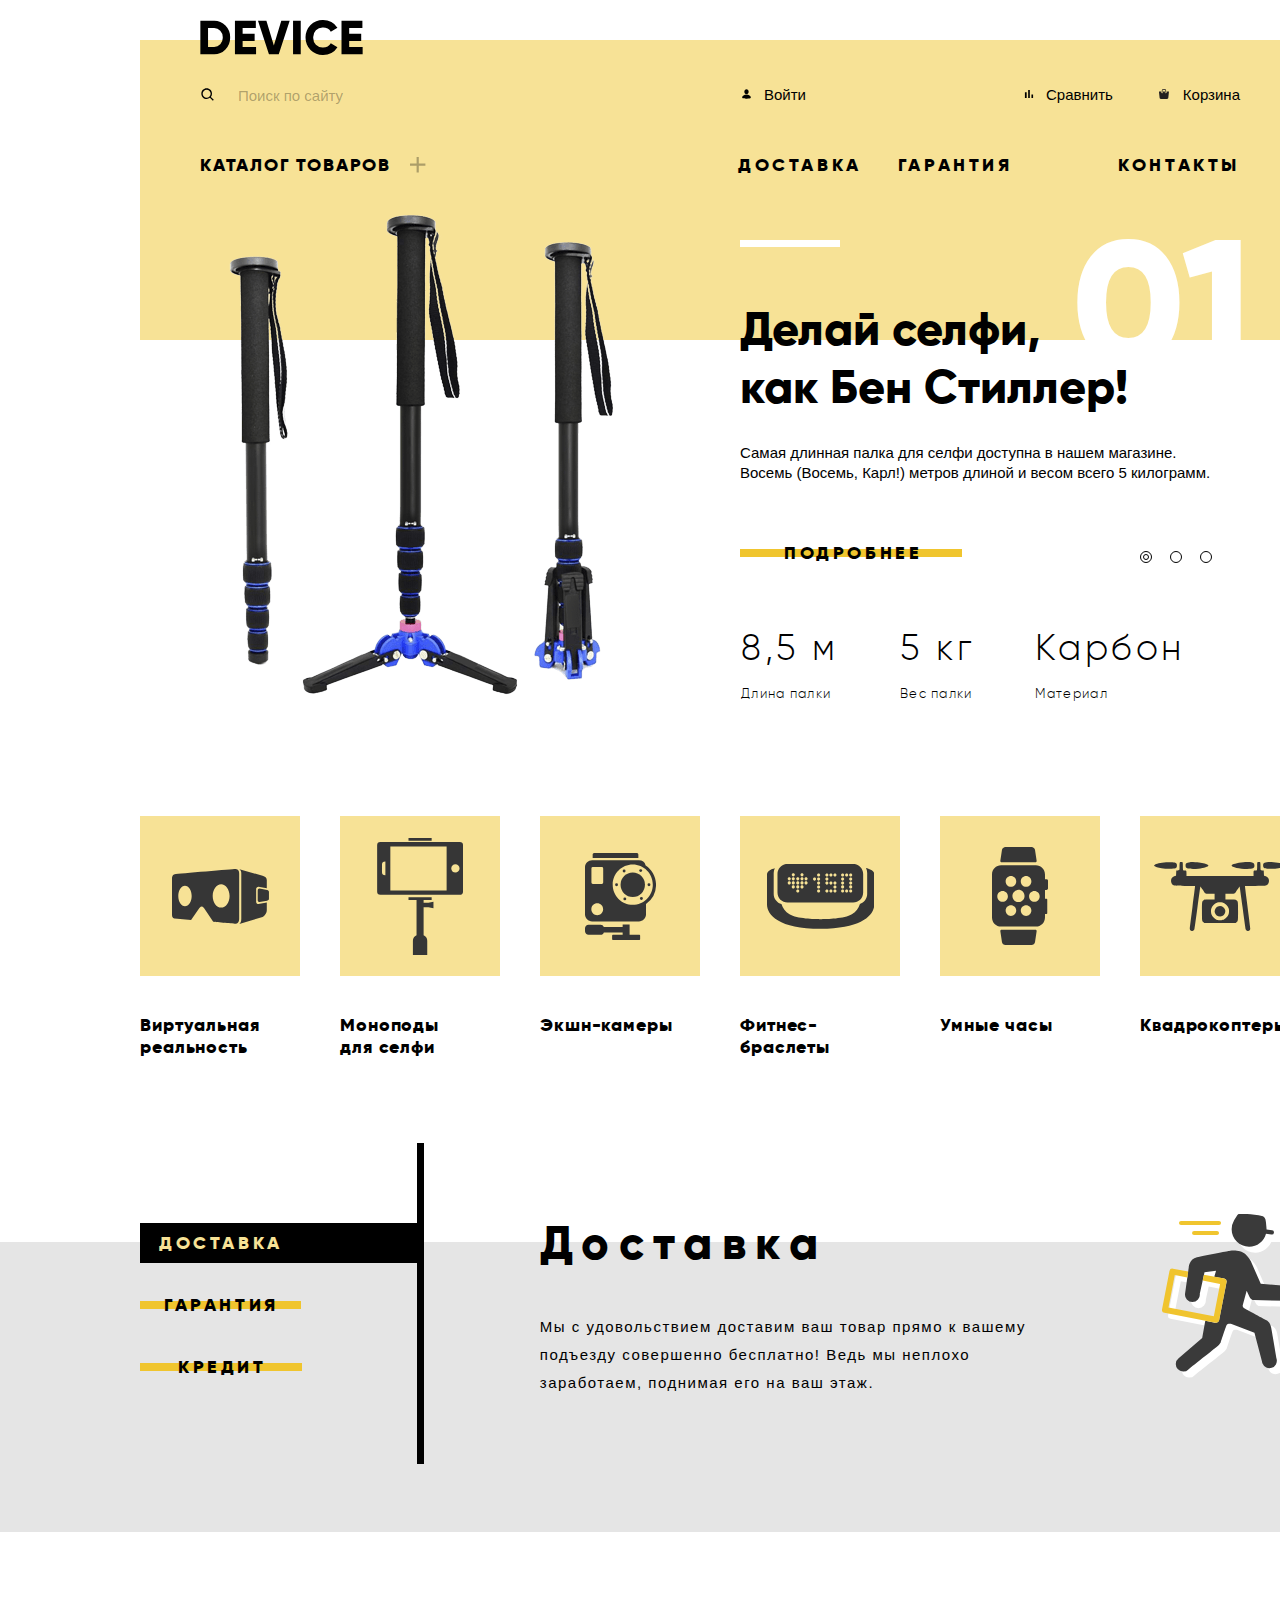
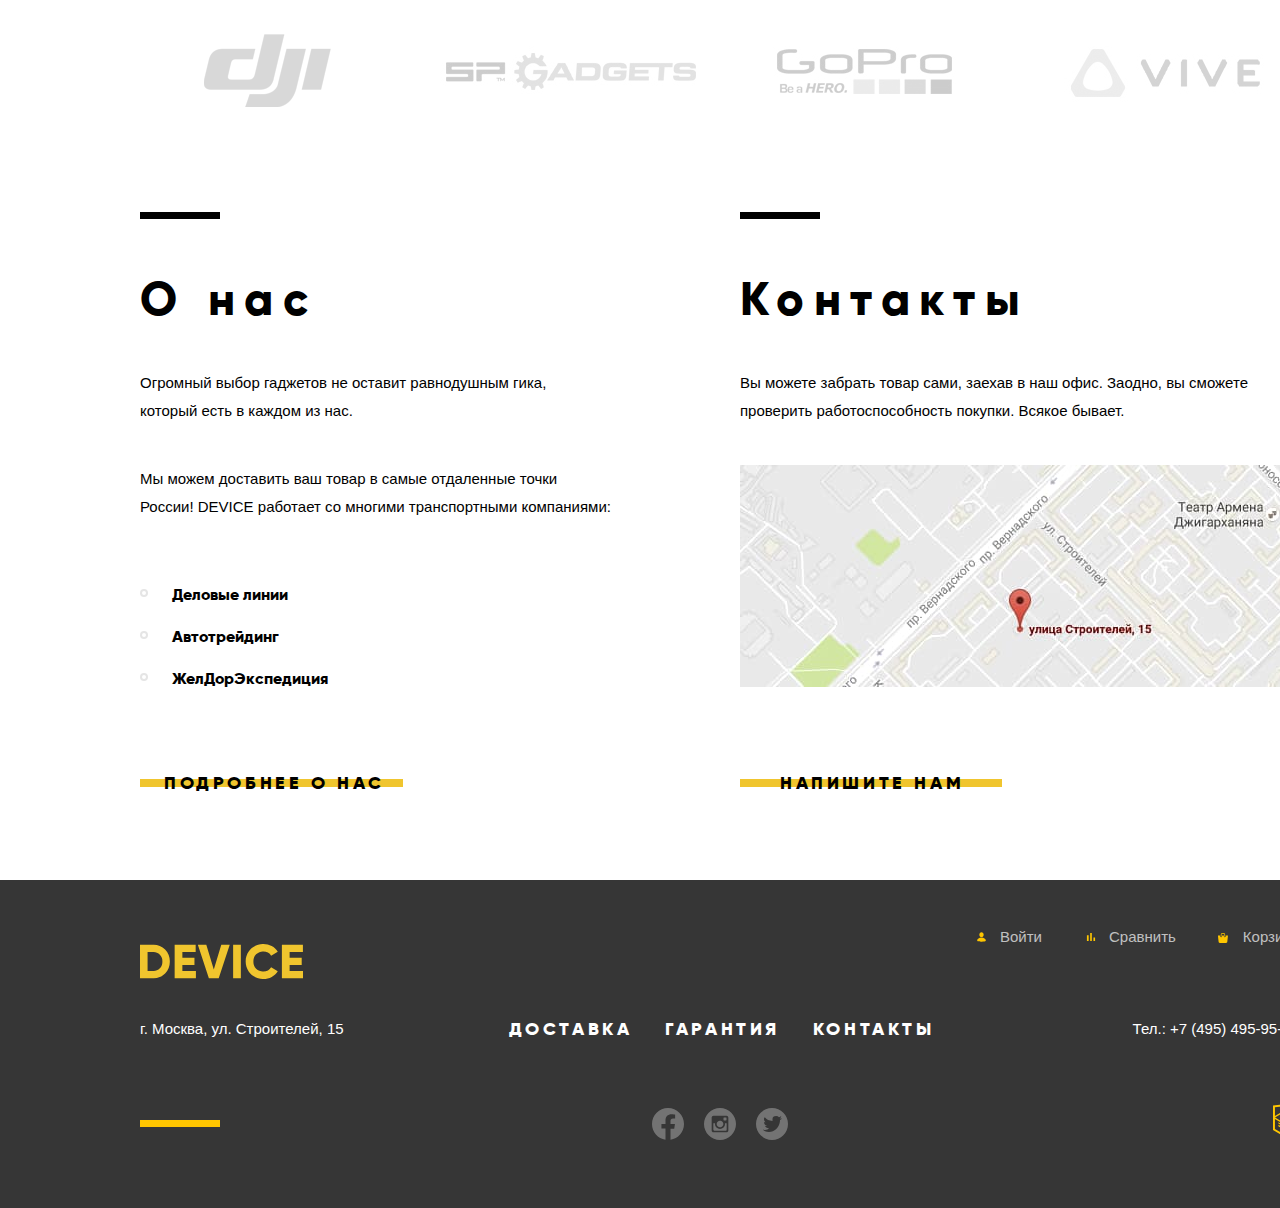
==== commit d0843b43: "Закончил оформление декоративных элементов" ====
--- a/index.html
+++ b/index.html
@@ -85,19 +85,19 @@
             <input class="visually-hidden" type="radio" name="promo-slider-group" id="promo-slide-1" value="promo-slide-1">
             <input class="visually-hidden" type="radio" name="promo-slider-group" id="promo-slide-2" value="promo-slide-2">
             <input class="visually-hidden" type="radio" name="promo-slider-group" id="promo-slide-3" value="promo-slide-3" checked>
-            <ul class="list">
-                <li>
-                    <label for="promo-slide-1">
+            <ul class="list slider-controls">
+                <li class="slider-controls-item current">
+                    <label class="slider-controls-button" for="promo-slide-1">
                         <span class="visually-hidden">Первый слайд: самая длинная палка для селфи</span>
                     </label>
                 </li>
-                <li>
-                    <label for="promo-slide-2">
+                <li class="slider-controls-item">
+                    <label class="slider-controls-button" for="promo-slide-2">
                         <span class="visually-hidden">Второй слайд: мотивирующий фитнес-браслет</span>
                     </label>
                 </li>
-                <li>
-                    <label for="promo-slide-3">
+                <li class="slider-controls-item">
+                    <label class="slider-controls-button" for="promo-slide-3">
                         <span class="visually-hidden">Третий слайд: квадракоптер с мощным лазером</span>
                     </label>
                 </li>
@@ -105,11 +105,10 @@
             <ul class="list promo-product-list">
                 <li class="promo-product-item">
                     <article class="promo-product-card">
-                        <div class="promo-product-wrapper">
+                        <div class="promo-product-img-container">
                             <img class="promo-product-img" src="img/promo-item-1.png" width="384" height="486" alt="Самая длинная палка для селфи">
                         </div>
-                        <div class="promo-product-wrapper promo-product-description">
-                            <span class="promo-product-number visually-hidden">01</span>
+                        <div class="promo-product-description">
                             <h3 class="promo-product-title">Делай селфи, <br>
                                 как Бен Стиллер! </h3>
                             <p class="promo-product-text">Самая длинная палка для селфи доступна в нашем магазине. <br>
@@ -132,11 +131,10 @@
                 </li>
                 <li class="promo-product-item visually-hidden">
                     <article class="promo-product-card">
-                        <div class="promo-product-wrapper">
+                        <div class="promo-product-img-container">
                             <img class="promo-product-img" src="img/promo-item-2.png" width="345" height="485" alt="Фитнес-браслет">
                         </div>
-                        <div class="promo-product-wrapper promo-product-description">
-                            <span class="promo-product-number visually-hidden">02</span>
+                        <div class="promo-product-description">
                             <h3 class="promo-product-title">Худеем <br>
                                 правильно!</h3>
                             <p class="promo-product-text">Мотивирующие фитнес-браслеты помогут найти в себе силы
@@ -155,14 +153,13 @@
                 </li>
                 <li class="promo-product-item visually-hidden">
                     <article class="promo-product-card">
-                        <div class="promo-product-wrapper">
+                        <div class="promo-product-img-container">
                             <img class="promo-product-img" src="img/promo-item-3.png" width="526" height="334" alt="Квадракоптер">
                         </div>
-                        <div class="promo-product-wrapper promo-product-description">
-                            <span class="promo-product-number visually-hidden">03</span>
+                        <div class="promo-product-description">
                             <h3 class="promo-product-title">Порхает как бабочка, <br>
                                 жалит как пчела!</h3>
-                            <p class="promo-product-text">Этот обычный, на первый взгляд, квадрокоптер оснащен
+                            <p class="promo-product-text">Этот обычный, на первый взгляд, квадрокоптер оснащен <br>
                                 мощным лазером, замаскированным под стандартную камеру.</p>
                             <a class="button promo-product-button" href="">Подробнее</a>
                             <table class="property-table">
@@ -219,8 +216,8 @@
             <h2 class="visually-hidden">Преимущества</h2>
             <div class="advantages-wrapper container">
                 <ul class="list advantages-slider-nav">
-                    <li class="advantages-slider-item">
-                        <a class="button advantages-slider-link" href="">Доставка</a>
+                    <li class="advantages-slider-item current">
+                        <a class="button advantages-slider-link">Доставка</a>
                     </li>
                     <li class="advantages-slider-item">
                         <a class="button advantages-slider-link" href="">Гарантия</a>
@@ -230,19 +227,19 @@
                     </li>
                 </ul>
                 <ul class="list advantages-slider-content">
-                    <li class="advantages-slider-page">
+                    <li class="advantages-slider-page advantages-slider-delivery">
                         <h3 class="title advantages-title">Доставка</h3>
                         <p class="text advantages-slider-text">Мы с удовольствием доставим ваш товар прямо к вашему
-                            подъезду совершенно бесплатно! Ведь мы неплохо
+                            подъезду совершенно бесплатно! Ведь мы неплохо <br>
                             заработаем, поднимая его на ваш этаж.</p>
                     </li>
-                    <li class="advantages-slider-page visually-hidden">
+                    <li class="advantages-slider-page advantages-slider-warranty visually-hidden">
                         <h3 class="title advantages-title">Гарантия</h3>
                         <p class="text advantages-slider-text">Если из-за возгорания купленного у нас товара у вас сгорит дом —
-                            не переживайте, мы выдадим вам новый.
+                            не переживайте, мы выдадим вам новый. <br>
                             Товар, не дом, конечно же.</p>
                     </li>
-                    <li class="advantages-slider-page visually-hidden">
+                    <li class="advantages-slider-page advantages-slider-credit visually-hidden">
                         <h3 class="title advantages-title">Кредиты</h3>
                         <p class="text advantages-slider-text">Залезть в долговую яму стало проще! Кредитные консультанты
                             подберут для вас наиболее выгодные <br>
--- a/css/style.css
+++ b/css/style.css
@@ -366,6 +366,7 @@
 .catalog-navigation {
     position: absolute;
     left: 0;
+    z-index: 1;
     display: flex;
     width: 100%;
     visibility: hidden;
@@ -402,20 +403,68 @@
 }
 
 .promo {
-    margin-bottom: 96px;
+    position: relative;
+    margin-bottom: 59px;
     padding-bottom: 5px;
 }
 
+.slider-controls {
+    position: absolute;
+    right: 98px;
+    bottom: 174px;
+    display: flex;
+}
+
+.slider-controls-item:not(:last-child) {
+    margin-right: 18px;
+}
+
+.slider-controls-button {
+    position: relative;
+    display: block;
+    width: 12px;
+    height: 12px;
+    border-width: 1px;
+    border-style: solid;
+    border-color: var(--basic-black);
+    border-radius: 50%;
+}
+
+.slider-controls-item.current .slider-controls-button::before {
+    content: '';
+    position: absolute;
+    width: 6px;
+    height: 6px;
+    top: 50%;
+    left: 50%;
+    transform: translate(-50%, -50%);
+    border-width: 1px;
+    border-style: solid;
+    border-color: var(--basic-black);
+    border-radius: 50%;
+}
+
+.promo-product-list {
+    background-image: linear-gradient(to bottom, var(--special-yellow) 114px, var(--basic-white) 114px);
+    counter-reset: li;
+}
+
 .promo-product-card {
-    display: flex;
-    justify-content: space-around;
-}
-
-.promo-product-description {
-    width: 495px;
-}
-
-.promo-product-number {
+    position: relative;
+    top: -15px;
+    display: flex;
+    justify-content: space-between;
+    height: 506px;
+    padding-left: 30px;
+    padding-right: 60px;
+}
+
+.promo-product-card::before {
+    content: counter(li, decimal-leading-zero);
+    counter-increment: li;
+    position: absolute;
+    right: 47px;
+    top: -17px;
     font-family: "Gilroy", Arial, sans-serif;
     font-weight: 800;
     font-size: 179px;
@@ -424,9 +473,36 @@
     color: var(--basic-white);
 }
 
+.promo-product-img-container {
+    width: 526px;
+}
+
+.promo-product-img {
+    position: relative;
+}
+
+.promo-product-item:nth-child(1) .promo-product-img {
+    left: 59px;
+}
+
+.promo-product-item:nth-child(2) .promo-product-img {
+    top: 26px;
+    left: 86px;
+}
+
+.promo-product-item:nth-child(3) .promo-product-img {
+    top: 82px;
+}
+
+.promo-product-description {
+    align-self: flex-end;
+    width: 500px;
+}
+
 .promo-product-title {
+    position: relative;
     margin: 0;
-    margin-bottom: 30px;
+    margin-bottom: 27px;
     font-family: "GIlroy", Arial, sans-serif;
     font-weight: 800;
     font-size: 47px;
@@ -434,21 +510,73 @@
     color: var(--basic-black);
 }
 
+.promo-product-title::before {
+    content: '';
+    position: absolute;
+    top: -60px;
+    left: 0;
+    width: 100px;
+    height: 7px;
+    background-color: var(--basic-white);
+}
+
 .promo-product-text {
     margin: 0;
-    margin-bottom: 60px;
+    margin-bottom: 50px;
+}
+
+.button {
+    position: relative;
+    z-index: 1;
+    padding: 0;
+    padding-top: 9px;
+    padding-right: 15px;
+    padding-bottom: 9px;
+    padding-left: 15px;
+    border: none;
+    font-family: "Gilroy", Arial, sans-serif;
+    font-weight: 800;
+    font-size: 18px;
+    line-height: 22px;
+    letter-spacing: 0.2em;
+    text-transform: uppercase;
+    color: var(--basic-black);
+    background-color: transparent;
+}
+
+.button:active {
+    color: var(--opacity-black-3);
+}
+
+.button::before {
+    content: '';
+    position: absolute;
+    left: 0;
+    top: 50%;
+    z-index: -1;
+    width: 100%;
+    height: 20%;
+    transform: translateY(-50%);
+    transition: transform 0.3s;
+    background-color: var(--special-yellow-dark);
+}
+
+.button:hover::before {
+    transform: translateY(-50%) scaleY(5);
 }
 
 .promo-product-button {
     display: inline-block;
-    margin-bottom: 60px;
+    margin-bottom: 38px;
+    padding-left: 44px;
+    padding-right: 40px;
 }
 
 .item-property {
     font-family: "Gilroy", Arial, sans-serif;
     font-weight: 300;
     letter-spacing: 0.1em;
-    padding-right: 65px;
+    padding-right: 60px;
 }
 
 .item-property:last-child {
@@ -477,11 +605,12 @@
 .product-catalog-list {
     display: flex;
     flex-wrap: wrap;
+    margin-right: -40px;
 }
 
 .product-catalog-item {
     width: 160px;
-    margin-right: 30px;
+    margin-right: 40px;
     margin-bottom: 20px;
 }
 
@@ -539,26 +668,103 @@
 
 .advantages {
     margin-bottom: 90px;
+    padding-top: 16px;
+    padding-bottom: 68px;
+    background-image: linear-gradient(to bottom, var(--basic-white) 115px, var(--basic-grey-light) 115px);
 }
 
 .advantages-wrapper {
     display: flex;
-    align-items: baseline;
-}
-
-.advantages-slider-item {
-    margin-bottom: 39px;
-}
-
-.advantages-slider-item:last-child {
-    margin-bottom: 0;
+}
+
+.advantages-slider-nav {
+    position: relative;
+    padding-top: 89px;
+    padding-bottom: 86px;
+}
+
+.advantages-slider-nav::after {
+    content: '';
+    position: absolute;
+    top: 0;
+    right: -7px;
+    width: 7px;
+    height: 100%;
+    background-color: var(--basic-black);
+}
+
+.advantages-slider-item:not(:last-child) {
+    margin-bottom: 40px;
+}
+
+.advantages-slider-item:nth-child(1) .advantages-slider-link {
+    padding-right: 19px;
+    padding-left: 19px;
+}
+
+.advantages-slider-item:nth-child(2) .advantages-slider-link {
+    padding-right: 22px;
+    padding-left: 24px;
+}
+
+.advantages-slider-item:nth-child(3) .advantages-slider-link {
+    padding-right: 35px;
+    padding-left: 38px;
+}
+
+.advantages-slider-item.current .advantages-slider-link {
+    padding-right: 134px;
+    color: var(--special-yellow);
+    background-color: var(--basic-black);
+}
+
+.advantages-slider-link {
+    padding-right: 24px;
+    padding-left: 24px;
 }
 
 .advantages-slider-content {
-    padding-left: 116px;
-}
-
-.button.advantages-slider-link:active {
+    padding-top: 71px;
+    padding-left: 123px;
+}
+
+.advantages-slider-page {
+    position: relative;
+    padding-right: 218px;
+}
+
+.advantages-slider-page::after {
+    content: '';
+    position: absolute;
+    right: 0;
+    top: 0;
+}
+
+.advantages-slider-delivery::after {
+    width: 136px;
+    height: 164px;
+    background-image: url("../img/delivery.svg");
+    background-repeat: no-repeat;
+    background-position: center;
+}
+
+.advantages-slider-warranty::after {
+    width: 171px;
+    height: 195px;
+    background-image: url("../img/warranty.svg");
+    background-repeat: no-repeat;
+    background-position: center;
+}
+
+.advantages-slider-credit::after {
+    width: 156px;
+    height: 188px;
+    background-image: url("../img/credit.svg");
+    background-repeat: no-repeat;
+    background-position: center;
+}
+
+.advantages-slider-link:active {
     color: var(--special-yellow);
     background-color: var(--basic-black);
 }
@@ -577,7 +783,7 @@
 
 .advantages-title {
     margin: 0;
-    margin-bottom: 40px;
+    margin-bottom: 41px;
 }
 
 .advantages-slider-text {
@@ -586,7 +792,7 @@
 }
 
 .popular-brands {
-    margin-bottom: 90px;
+    margin-bottom: 85px;
 }
 
 .popular-list {
@@ -605,8 +811,13 @@
 
 .popular-link::before {
     content: "";
+    position: absolute;
+    width: 260px;
+    height: 100px;
     background-repeat: no-repeat;
     background-position: 50% 50%;
+    opacity: 0;
+    z-index: 1;
 }
 
 .popular-dji::before {
@@ -623,6 +834,10 @@
 
 .popular-vive::before {
     background-image: url("../img/popular-brands-hover-4.png");
+}
+
+.popular-link:hover::before {
+    opacity: 1;
 }
 
 .index-columns {
@@ -710,46 +925,6 @@
     margin-bottom: 40px;
 }
 
-.button {
-    position: relative;
-    z-index: 1;
-    padding: 0;
-    padding-top: 9px;
-    padding-right: 15px;
-    padding-bottom: 9px;
-    padding-left: 43px;
-    border: none;
-    font-family: "Gilroy", Arial, sans-serif;
-    font-weight: 800;
-    font-size: 18px;
-    line-height: 22px;
-    letter-spacing: 0.2em;
-    text-transform: uppercase;
-    color: var(--basic-black);
-    background-color: transparent;
-}
-
-.button:active {
-    color: var(--opacity-black-3);
-}
-
-.button::before {
-    content: '';
-    position: absolute;
-    left: 0;
-    top: 50%;
-    z-index: -1;
-    width: 100%;
-    height: 20%;
-    transform: translateY(-50%);
-    transition: transform 0.3s;
-    background-color: var(--special-yellow-dark);
-}
-
-.button:hover::before {
-    transform: translateY(-50%) scaleY(5);
-}
-
 .about-us-button {
     padding-right: 18px;
     padding-left: 24px;
@@ -837,7 +1012,7 @@
     padding: 0;
     margin: 0;
     border: none;
-    margin-bottom: 38px;
+    margin-bottom: 46px;
 }
 
 .filter-form-category::before {
@@ -848,10 +1023,6 @@
     width: 100%;
     height: 2px;
     background-color: var(--basic-black);
-}
-
-.filter-form-category:last-child {
-    margin-bottom: 50px;
 }
 
 .filter-form-title {
@@ -864,11 +1035,82 @@
 }
 
 .filter-form-item {
-    margin-bottom: 15px;
+    margin-bottom: 22px;
 }
 
 .filter-form-item:last-child {
     margin-bottom: 0;
+}
+
+.range-filter {
+    width: 200px;
+    margin-top: 10px;
+}
+
+.range-filter-controls {
+    position: relative;
+    margin-bottom: 12px;
+    border-radius: 5px;
+}
+
+.range-filter-scale {
+    height: 2px;
+    background: var(--opacity-black-2);
+}
+
+.range-filter-bar {
+    width: 70%;
+    height: 2px;
+    background: var(--special-green);
+}
+
+.range-filter-toggle {
+    position: absolute;
+    top: -9px;
+    left: 0;
+    width: 20px;
+    height: 20px;
+    padding: 0;
+    border: 8px solid var(--basic-white);
+    background-color: var(--special-grey);
+    border-radius: 50%;
+    box-shadow: 0px 2px 2px rgba(0, 0, 0, 0.18);
+    cursor: pointer;
+}
+
+.range-filter-toggle-min {
+    left: 18px;
+}
+
+.range-filter-toggle-max {
+    left: 160px;
+}
+
+.range-filter-price-controls {
+    display: flex;
+}
+
+.range-filter-price {
+    font-family: "Gilroy", Arial, sans-serif;
+    font-weight: 300;
+    font-size: 14px;
+    line-height: 16px;
+}
+
+.range-filter-price:not(:last-child) {
+    margin-right: 19px;
+}
+
+.range-filter-input {
+    width: 60px;
+    padding-top: 5px;
+    padding-right: 5px;
+    padding-bottom: 5px;
+    color: #283136;
+    border: none;
+    background-color: transparent;
+    font-family: inherit;
+    font-size: inherit;
 }
 
 .filter-form-checkbox+label,
@@ -885,6 +1127,11 @@
 
 .filter-form-label {
     margin-left: 18px;
+}
+
+.filter-form-button {
+    padding-left: 37px;
+    padding-right: 42px;
 }
 
 .catalog {
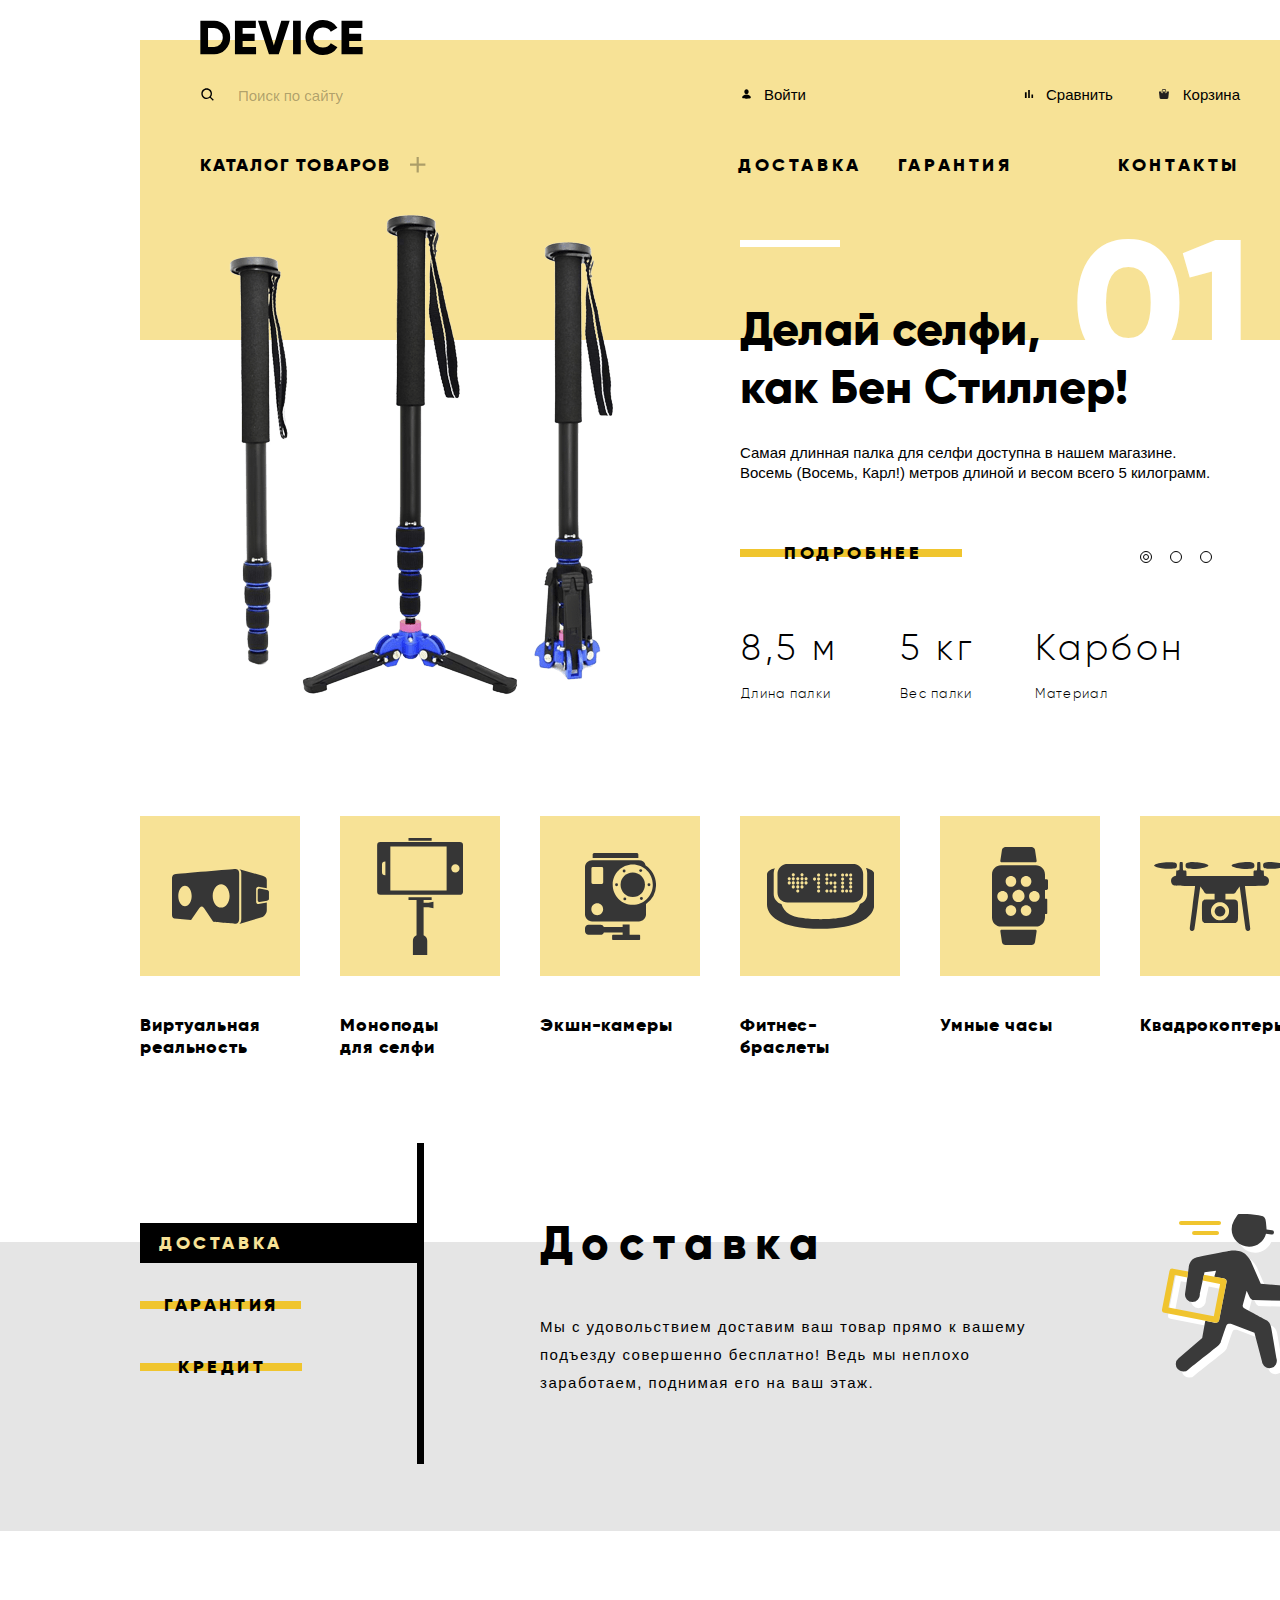
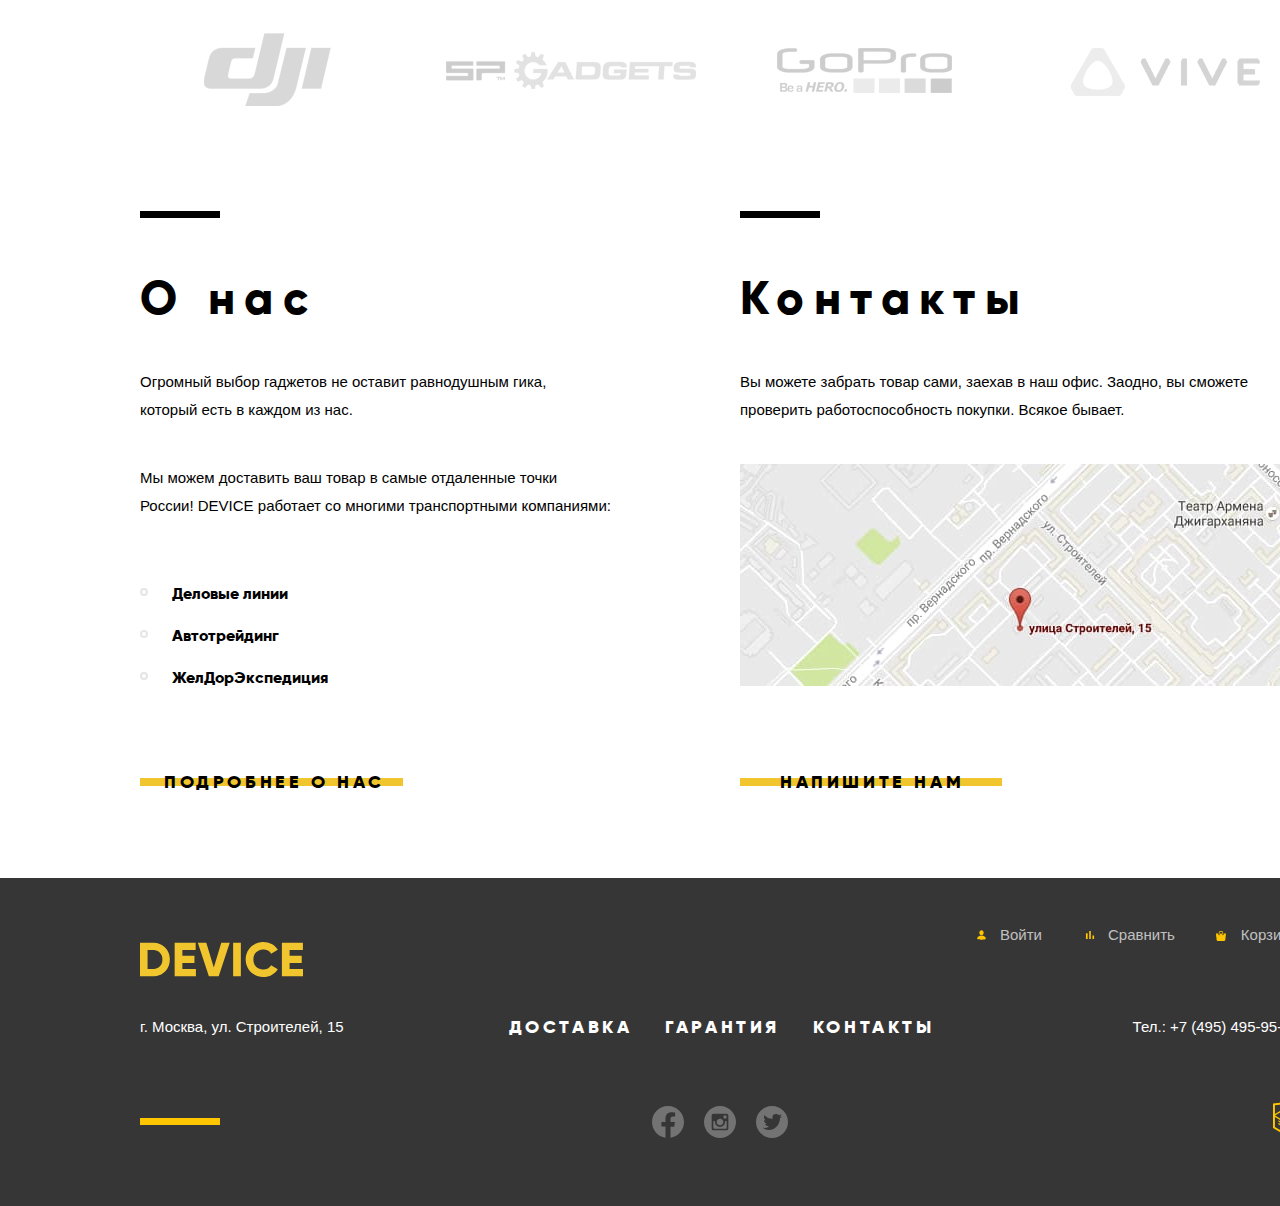
==== commit 720705d7: "Закончил вёрстку" ====
--- a/index.html
+++ b/index.html
@@ -229,7 +229,7 @@
                 <ul class="list advantages-slider-content">
                     <li class="advantages-slider-page advantages-slider-delivery">
                         <h3 class="title advantages-title">Доставка</h3>
-                        <p class="text advantages-slider-text">Мы с удовольствием доставим ваш товар прямо к вашему
+                        <p class="text advantages-slider-text">Мы с удовольствием доставим ваш товар прямо к вашему <br>
                             подъезду совершенно бесплатно! Ведь мы неплохо <br>
                             заработаем, поднимая его на ваш этаж.</p>
                     </li>
@@ -240,7 +240,7 @@
                             Товар, не дом, конечно же.</p>
                     </li>
                     <li class="advantages-slider-page advantages-slider-credit visually-hidden">
-                        <h3 class="title advantages-title">Кредиты</h3>
+                        <h3 class="title advantages-title">Кредит</h3>
                         <p class="text advantages-slider-text">Залезть в долговую яму стало проще! Кредитные консультанты
                             подберут для вас наиболее выгодные <br>
                             условия кредита. Выгодные для нашего банка, разумеется.</p>
@@ -382,7 +382,7 @@
     </section>
     <section class="modal modal-map">
         <h2 class="visually-hidden">Карта проезда</h2>
-        <iframe class="modal-map-iframe" src="https://www.google.com/maps/embed?pb=!1m18!1m12!1m3!1d2249.1125488779976!2d37.52742931582563!3d55.68703098053581!2m3!1f0!2f0!3f0!3m2!1i1024!2i768!4f13.1!3m3!1m2!1s0x46b54cf65f5c8955%3A0x694710ccd55501e!2z0YPQuy4g0KHRgtGA0L7QuNGC0LXQu9C10LksIDE1LCDQnNC-0YHQutCy0LAsINCg0L7RgdGB0LjRjywgMTE5MzEx!5e0!3m2!1sru!2sde!4v1590160924040!5m2!1sru!2sde" width="960" height="540" tabindex="0" allowfullscreen></iframe>
+        <iframe class="modal-map-iframe" src="https://www.google.com/maps/embed?pb=!1m18!1m12!1m3!1d2249.1125488779976!2d37.52742931582563!3d55.68703098053581!2m3!1f0!2f0!3f0!3m2!1i1024!2i768!4f13.1!3m3!1m2!1s0x46b54cf65f5c8955%3A0x694710ccd55501e!2z0YPQuy4g0KHRgtGA0L7QuNGC0LXQu9C10LksIDE1LCDQnNC-0YHQutCy0LAsINCg0L7RgdGB0LjRjywgMTE5MzEx!5e0!3m2!1sru!2sde!4v1590160924040!5m2!1sru!2sde" width="960" height="555" tabindex="0" allowfullscreen></iframe>
         <button class="close-modal" type="button">
             <span class="visually-hidden">Закрыть</span>
         </button>
--- a/css/style.css
+++ b/css/style.css
@@ -69,28 +69,17 @@
     --opacity-white-3: rgba(255, 255, 255, 0.3);
 }
 
-.visually-hidden {
-    position: absolute;
-    width: 1px;
-    height: 1px;
-    margin: -1px;
-    border: 0;
-    padding: 0;
-    white-space: nowrap;
-    clip-path: inset(100%);
-    clip: rect(0 0 0 0);
-    overflow: hidden;
-}
-
 body {
     min-width: 1440px;
     margin: 0;
     padding: 0;
+
     font-family: "Open Sans", Arial, sans-serif;
     font-size: 15px;
     line-height: 20px;
     font-weight: 300;
     color: var(--basic-black);
+
     background-color: var(--basic-white);
 }
 
@@ -111,6 +100,7 @@
     display: grid;
     grid-template-rows: min-content 1fr min-content;
     align-content: start;
+
     min-height: 100%;
     padding-top: 40px;
 }
@@ -124,22 +114,26 @@
 }
 
 .list {
-    list-style-type: none;
     margin: 0;
     padding: 0;
+
+    list-style-type: none;
 }
 
 .header {
     position: relative;
+
     padding-top: 45px;
     padding-right: 60px;
     padding-bottom: 18px;
     padding-left: 60px;
+
     background-color: var(--special-yellow);
 }
 
 .header-wrapper {
     display: flex;
+
     margin-bottom: 32px;
 }
 
@@ -158,26 +152,31 @@
 .header-logo {
     position: absolute;
     top: -20px;
+
     margin-bottom: 29px;
 }
 
 .search-form {
     position: relative;
+
     width: 440px;
     margin-right: auto;
 }
 
 .search-form-input {
     position: relative;
+
     width: 100%;
     padding-right: 100px;
     padding-bottom: 14px;
     padding-left: 38px;
+
+    line-height: inherit;
+
     border: none;
     border-bottom-width: 2px;
     border-bottom-style: solid;
     border-bottom-color: transparent;
-    line-height: inherit;
     background-color: transparent;
     background-image: url("../img/search.svg");
     background-repeat: no-repeat;
@@ -193,6 +192,7 @@
 
 .search-form-input::placeholder {
     color: var(--opacity-black-3);
+
     opacity: 1;
 }
 
@@ -207,6 +207,7 @@
 .search-form-input:focus,
 .search-form-input:valid {
     color: var(--basic-black);
+
     outline: none;
     border-bottom-color: var(--basic-black);
 }
@@ -220,22 +221,26 @@
     position: absolute;
     right: 0;
     bottom: 0;
+
     padding-top: 15px;
     padding-right: 17px;
     padding-bottom: 15px;
     padding-left: 17px;
-    opacity: 0;
-    border: 2px solid var(--basic-black);
+
     font-size: inherit;
     line-height: inherit;
     text-transform: uppercase;
     color: var(--basic-black);
+
+    border: 2px solid var(--basic-black);
     background-color: transparent;
+    opacity: 0;
 }
 
 .search-form-button:hover {
+    color: var(--basic-white);
+
     background-color: black;
-    color: var(--basic-white);
 }
 
 .search-form-button:active {
@@ -243,8 +248,9 @@
 }
 
 .user-navigation {
+    display: flex;
+
     width: 500px;
-    display: flex;
 }
 
 .user-navigation-item {
@@ -258,7 +264,9 @@
 
 .user-navigation-link {
     position: relative;
+
     padding-left: 24px;
+
     color: inherit;
 }
 
@@ -280,6 +288,7 @@
 .user-navigation-entry::before {
     width: 13px;
     height: 14px;
+
     background-image: url("../img/user.svg");
     background-repeat: no-repeat;
     background-position: center;
@@ -288,6 +297,7 @@
 .user-navigation-compare::before {
     width: 14px;
     height: 14px;
+
     background-image: url("../img/compare.svg");
     background-repeat: no-repeat;
     background-position: center;
@@ -296,15 +306,17 @@
 .user-navigation-cart::before {
     width: 11px;
     height: 14px;
+
     background-image: url("../img/cart.svg");
     background-repeat: no-repeat;
     background-position: center;
 }
 
 .user-navigation-quit {
+    margin-left: 18px;
+    padding-left: 0;
+
     color: var(--opacity-black-3);
-    padding-left: 0;
-    margin-left: 18px;
 }
 
 .site-navigation-item {
@@ -348,6 +360,7 @@
 
 .site-navigation-catalog-link {
     position: relative;
+
     letter-spacing: 0.1em;
 }
 
@@ -356,8 +369,10 @@
     position: absolute;
     bottom: 0;
     right: 0;
+
     width: 22px;
     height: 22px;
+
     background-image: url("../img/plus.svg");
     background-repeat: no-repeat;
     background-position: center;
@@ -367,14 +382,17 @@
     position: absolute;
     left: 0;
     z-index: 1;
+
     display: flex;
     width: 100%;
-    visibility: hidden;
     padding-top: 31px;
     padding-right: 60px;
     padding-bottom: 41px;
     padding-left: 60px;
+
     background-color: var(--special-yellow);
+
+    visibility: hidden;
 }
 
 .catalog-navigation-item {
@@ -404,6 +422,7 @@
 
 .promo {
     position: relative;
+
     margin-bottom: 59px;
     padding-bottom: 5px;
 }
@@ -412,6 +431,7 @@
     position: absolute;
     right: 98px;
     bottom: 174px;
+
     display: flex;
 }
 
@@ -421,9 +441,11 @@
 
 .slider-controls-button {
     position: relative;
+
     display: block;
     width: 12px;
     height: 12px;
+
     border-width: 1px;
     border-style: solid;
     border-color: var(--basic-black);
@@ -433,25 +455,30 @@
 .slider-controls-item.current .slider-controls-button::before {
     content: '';
     position: absolute;
+    top: 50%;
+    left: 50%;
+
     width: 6px;
     height: 6px;
-    top: 50%;
-    left: 50%;
-    transform: translate(-50%, -50%);
+
     border-width: 1px;
     border-style: solid;
     border-color: var(--basic-black);
     border-radius: 50%;
+
+    transform: translate(-50%, -50%);
 }
 
 .promo-product-list {
     background-image: linear-gradient(to bottom, var(--special-yellow) 114px, var(--basic-white) 114px);
+
     counter-reset: li;
 }
 
 .promo-product-card {
     position: relative;
     top: -15px;
+
     display: flex;
     justify-content: space-between;
     height: 506px;
@@ -461,16 +488,18 @@
 
 .promo-product-card::before {
     content: counter(li, decimal-leading-zero);
-    counter-increment: li;
     position: absolute;
     right: 47px;
     top: -17px;
+
     font-family: "Gilroy", Arial, sans-serif;
     font-weight: 800;
     font-size: 179px;
     line-height: 219px;
     text-transform: uppercase;
     color: var(--basic-white);
+
+    counter-increment: li;
 }
 
 .promo-product-img-container {
@@ -501,8 +530,10 @@
 
 .promo-product-title {
     position: relative;
+
     margin: 0;
     margin-bottom: 27px;
+
     font-family: "GIlroy", Arial, sans-serif;
     font-weight: 800;
     font-size: 47px;
@@ -515,8 +546,10 @@
     position: absolute;
     top: -60px;
     left: 0;
+
     width: 100px;
     height: 7px;
+
     background-color: var(--basic-white);
 }
 
@@ -528,12 +561,13 @@
 .button {
     position: relative;
     z-index: 1;
+
     padding: 0;
     padding-top: 9px;
     padding-right: 15px;
     padding-bottom: 9px;
     padding-left: 15px;
-    border: none;
+
     font-family: "Gilroy", Arial, sans-serif;
     font-weight: 800;
     font-size: 18px;
@@ -541,7 +575,11 @@
     letter-spacing: 0.2em;
     text-transform: uppercase;
     color: var(--basic-black);
+
+    border: none;
     background-color: transparent;
+
+    cursor: pointer;
 }
 
 .button:active {
@@ -554,11 +592,14 @@
     left: 0;
     top: 50%;
     z-index: -1;
+
     width: 100%;
     height: 20%;
+
+    background-color: var(--special-yellow-dark);
+
     transform: translateY(-50%);
     transition: transform 0.3s;
-    background-color: var(--special-yellow-dark);
 }
 
 .button:hover::before {
@@ -573,10 +614,11 @@
 }
 
 .item-property {
+    padding-right: 60px;
+
     font-family: "Gilroy", Arial, sans-serif;
     font-weight: 300;
     letter-spacing: 0.1em;
-    padding-right: 60px;
 }
 
 .item-property:last-child {
@@ -629,6 +671,7 @@
     width: 160px;
     height: 160px;
     margin-bottom: 38px;
+
     background-color: var(--special-yellow);
     background-repeat: no-repeat;
     background-position: 50% 50%;
@@ -669,7 +712,8 @@
 .advantages {
     margin-bottom: 90px;
     padding-top: 16px;
-    padding-bottom: 68px;
+    padding-bottom: 67px;
+
     background-image: linear-gradient(to bottom, var(--basic-white) 115px, var(--basic-grey-light) 115px);
 }
 
@@ -679,8 +723,10 @@
 
 .advantages-slider-nav {
     position: relative;
-    padding-top: 89px;
-    padding-bottom: 86px;
+
+    width: 277px;
+    padding-top: 80px;
+    padding-bottom: 77px;
 }
 
 .advantages-slider-nav::after {
@@ -688,13 +734,15 @@
     position: absolute;
     top: 0;
     right: -7px;
+
     width: 7px;
     height: 100%;
+
     background-color: var(--basic-black);
 }
 
 .advantages-slider-item:not(:last-child) {
-    margin-bottom: 40px;
+    margin-bottom: 22px;
 }
 
 .advantages-slider-item:nth-child(1) .advantages-slider-link {
@@ -713,14 +761,44 @@
 }
 
 .advantages-slider-item.current .advantages-slider-link {
-    padding-right: 134px;
+    padding-right: 138px;
+
     color: var(--special-yellow);
+}
+
+.advantages-slider-item:nth-child(3).current .advantages-slider-link {
+    padding-right: 151px;
+}
+
+.advantages-slider-item.current .advantages-slider-link::before {
     background-color: var(--basic-black);
+
+    transform: translateY(-50%) scaleY(5);
 }
 
 .advantages-slider-link {
+    display: inline-block;
     padding-right: 24px;
     padding-left: 24px;
+}
+
+.advantages-slider-item:nth-child(1) .advantages-slider-link:active,
+.advantages-slider-item:nth-child(2) .advantages-slider-link:active {
+    padding-right: 138px;
+
+    color: var(--special-yellow);
+}
+
+.advantages-slider-item:nth-child(3) .advantages-slider-link:active {
+    padding-right: 151px;
+
+    color: var(--special-yellow);
+}
+
+.advantages-slider-link:active::before {
+    background-color: var(--basic-black);
+
+    transform: translateY(-50%) scaleY(5);
 }
 
 .advantages-slider-content {
@@ -730,7 +808,8 @@
 
 .advantages-slider-page {
     position: relative;
-    padding-right: 218px;
+
+    padding-right: 188px;
 }
 
 .advantages-slider-page::after {
@@ -743,30 +822,40 @@
 .advantages-slider-delivery::after {
     width: 136px;
     height: 164px;
+
     background-image: url("../img/delivery.svg");
     background-repeat: no-repeat;
     background-position: center;
 }
 
+.advantages-slider-warranty {
+    padding-right: 205px;
+}
+
 .advantages-slider-warranty::after {
+    top: -18px;
+
     width: 171px;
     height: 195px;
+
     background-image: url("../img/warranty.svg");
     background-repeat: no-repeat;
     background-position: center;
 }
 
+.advantages-slider-credit {
+    padding-right: 182px;
+}
+
 .advantages-slider-credit::after {
+    top: -24px;
+
     width: 156px;
     height: 188px;
+
     background-image: url("../img/credit.svg");
     background-repeat: no-repeat;
     background-position: center;
-}
-
-.advantages-slider-link:active {
-    color: var(--special-yellow);
-    background-color: var(--basic-black);
 }
 
 .title {
@@ -787,7 +876,8 @@
 }
 
 .advantages-slider-text {
-    width: 540px;
+    width: 570px;
+
     letter-spacing: 0.1em;
 }
 
@@ -798,6 +888,7 @@
 .popular-list {
     display: flex;
     flex-wrap: wrap;
+
     margin-right: -40px;
 }
 
@@ -812,12 +903,14 @@
 .popular-link::before {
     content: "";
     position: absolute;
+    z-index: 1;
+
     width: 260px;
     height: 100px;
+
     background-repeat: no-repeat;
     background-position: 50% 50%;
     opacity: 0;
-    z-index: 1;
 }
 
 .popular-dji::before {
@@ -843,11 +936,13 @@
 .index-columns {
     display: flex;
     justify-content: space-between;
-    margin-bottom: 86px;
+
+    margin-bottom: 85px;
 }
 
 .about-us {
     position: relative;
+
     width: 473px;
     padding-top: 58px;
 }
@@ -856,9 +951,11 @@
     content: '';
     position: absolute;
     top: 0;
+
     display: block;
     width: 80px;
     height: 7px;
+
     background-color: var(--basic-black);
 }
 
@@ -869,12 +966,14 @@
 
 .about-us-item {
     position: relative;
+
+    margin-bottom: 14px;
+    padding-left: 32px;
+
     font-family: "Gilroy", Arial, sans-serif;
     font-weight: 800;
     font-size: 16px;
     line-height: 28px;
-    padding-left: 32px;
-    margin-bottom: 14px;
 }
 
 .about-us-item::before {
@@ -882,8 +981,10 @@
     position: absolute;
     top: 8px;
     left: 0;
+
     width: 8px;
     height: 8px;
+
     border-width: 2px;
     border-style: solid;
     border-color: var(--basic-grey-light);
@@ -896,6 +997,7 @@
 
 .contacts {
     position: relative;
+
     width: 560px;
     padding-top: 58px;
 }
@@ -904,9 +1006,11 @@
     content: '';
     position: absolute;
     top: 0;
+
     display: block;
     width: 80px;
     height: 7px;
+
     background-color: var(--basic-black);
 }
 
@@ -942,8 +1046,9 @@
 }
 
 .page-title {
+    margin-bottom: 30px;
+
     letter-spacing: normal;
-    margin-bottom: 30px;
 }
 
 .breadcrumbs {
@@ -957,9 +1062,11 @@
 
 .breadcrumbs-link {
     position: relative;
+
+    padding-right: 25px;
+
+    font-size: 14px;
     color: var(--opacity-black-3);
-    font-size: 14px;
-    padding-right: 25px;
 }
 
 .breadcrumbs-link:hover {
@@ -975,8 +1082,10 @@
     position: absolute;
     right: 0;
     bottom: 2px;
+
     width: 10px;
     height: 9px;
+
     background-image: url("../img/nav-arrow.svg");
     background-repeat: no-repeat;
     background-position: center;
@@ -991,9 +1100,11 @@
     flex-direction: column;
     align-items: flex-end;
     flex-grow: 1;
+
     width: 468px;
     padding-right: 68px;
     padding-top: 25px;
+
     background-image: linear-gradient(to bottom, var(--basic-grey-dark) 70px, var(--basic-grey-light) 70px);
 }
 
@@ -1008,34 +1119,44 @@
 }
 
 .filter-form-category {
-    position: relative;
+    margin: 0;
+    margin-bottom: 48px;
     padding: 0;
-    margin: 0;
+
     border: none;
-    margin-bottom: 46px;
-}
-
-.filter-form-category::before {
-    content: '';
-    position: absolute;
-    left: 0;
-    top: -16px;
+}
+
+.filter-form-title {
+    position: relative;
+
     width: 100%;
-    height: 2px;
-    background-color: var(--basic-black);
-}
-
-.filter-form-title {
+    margin-bottom: 30px;
+
     font-family: "Gilroy", Arial, sans-serif;
     font-weight: 800;
     font-size: 14px;
     line-height: 17px;
     letter-spacing: 0.1em;
-    margin-bottom: 30px;
+}
+
+.filter-form-title::before {
+    content: '';
+    position: absolute;
+    left: 0;
+    top: -16px;
+
+    width: 100%;
+    height: 2px;
+
+    background-color: var(--basic-black);
+}
+
+.filter-checkboxes-list {
+    margin-bottom: 10px;
 }
 
 .filter-form-item {
-    margin-bottom: 22px;
+    margin-bottom: 19px;
 }
 
 .filter-form-item:last-child {
@@ -1049,32 +1170,39 @@
 
 .range-filter-controls {
     position: relative;
+
     margin-bottom: 12px;
+
     border-radius: 5px;
 }
 
 .range-filter-scale {
     height: 2px;
-    background: var(--opacity-black-2);
+
+    background-color: var(--opacity-black-2);
 }
 
 .range-filter-bar {
     width: 70%;
     height: 2px;
-    background: var(--special-green);
+
+    background-color: var(--special-green);
 }
 
 .range-filter-toggle {
     position: absolute;
     top: -9px;
     left: 0;
+
     width: 20px;
     height: 20px;
     padding: 0;
+
     border: 8px solid var(--basic-white);
+    border-radius: 50%;
     background-color: var(--special-grey);
-    border-radius: 50%;
     box-shadow: 0px 2px 2px rgba(0, 0, 0, 0.18);
+
     cursor: pointer;
 }
 
@@ -1101,32 +1229,89 @@
     margin-right: 19px;
 }
 
+.range-filter-input::-webkit-outer-spin-button,
+.range-filter-input::-webkit-inner-spin-button {
+    -webkit-appearance: none;
+    margin: 0;
+}
+
+.range-filter-input {
+    -moz-appearance: textfield;
+}
+
 .range-filter-input {
     width: 60px;
     padding-top: 5px;
     padding-right: 5px;
     padding-bottom: 5px;
+
+    font-family: inherit;
+    font-size: inherit;
     color: #283136;
+
     border: none;
     background-color: transparent;
-    font-family: inherit;
-    font-size: inherit;
-}
-
-.filter-form-checkbox+label,
-.filter-form-radio+label {
-    color: var(--basic-black);
+}
+
+.filter-form-label {
+    position: relative;
+
+    padding-left: 43px;
+
     font-size: 14px;
     line-height: 19px;
-}
-
-.filter-form-checkbox:disabled+label,
-.filter-form-radio:disabled+label {
-    color: var(--special-grey);
-}
-
-.filter-form-label {
-    margin-left: 18px;
+    color: var(--basic-black);
+}
+
+.filter-form-checkbox+.filter-form-label::before {
+    content: '';
+    position: absolute;
+    left: 0;
+
+    width: 24px;
+    height: 24px;
+
+    background-image: url("../img/checkbox-off.svg");
+    background-repeat: no-repeat;
+    background-position: center;
+}
+
+.filter-form-checkbox:checked+.filter-form-label::before {
+    background-image: url("../img/checkbox-on.svg");
+}
+
+.filter-form-radio+.filter-form-label::before {
+    content: '';
+    position: absolute;
+    left: 0;
+
+    width: 24px;
+    height: 24px;
+
+    background-image: url("../img/radio-off.svg");
+    background-repeat: no-repeat;
+    background-position: center;
+}
+
+.filter-form-radio:checked+.filter-form-label::before {
+    background-image: url("../img/radio-on.svg");
+}
+
+.filter-form-checkbox+.filter-form-label:hover::before,
+.filter-form-radio+.filter-form-label:hover::before {
+    opacity: 0.6;
+}
+
+.filter-form-checkbox+.filter-form-label:active::before,
+.filter-form-radio:not(:checked)+.filter-form-label:active::before {
+    opacity: 1;
+}
+
+.filter-form-checkbox:disabled+.filter-form-label::before,
+.filter-form-checkbox:disabled+.filter-form-label,
+.filter-form-radio:disabled+.filter-form-label::before,
+.filter-form-radio:disabled+.filter-form-label {
+    opacity: 0.25;
 }
 
 .filter-form-button {
@@ -1135,25 +1320,29 @@
 }
 
 .catalog {
+    flex-grow: 1;
+
     width: 972px;
-    flex-grow: 1;
 }
 
 .sorting-wrapper {
     padding-top: 25px;
     padding-bottom: 25px;
     padding-left: 72px;
+
     background-color: var(--basic-grey-light);
 }
 
 .sorting-wrapper-inner {
     display: flex;
     align-items: baseline;
+
     width: 760px;
 }
 
 .catalog-subtitle {
     width: 200px;
+
     font-family: "Gilroy", Arial, sans-serif;
     font-weight: 800;
     font-size: 16px;
@@ -1199,6 +1388,7 @@
 
 .arrow-list {
     display: flex;
+
     margin-left: auto;
 }
 
@@ -1212,9 +1402,10 @@
 
 .arrow-link {
     padding: 0;
-    opacity: 0.2;
+
     border: none;
     background-color: transparent;
+    opacity: 0.2;
 }
 
 .arrow-link:hover {
@@ -1231,6 +1422,7 @@
     display: block;
     width: 19px;
     height: 11px;
+
     background-repeat: no-repeat;
     background-position: 50% 50%;
 }
@@ -1260,26 +1452,30 @@
     top: 29px;
     right: 27px;
     z-index: 1;
+
     width: 62px;
     height: 62px;
     padding-top: 22px;
     padding-right: 17px;
     padding-bottom: 23px;
     padding-left: 16px;
-    border-width: 2px;
-    border-style: solid;
-    border-color: var(--opacity-black-3);
-    border-radius: 50%;
+
     font-family: "Gilroy", Arial, sans-serif;
     font-weight: 800;
     font-size: 12px;
     line-height: 15px;
     text-transform: uppercase;
     color: var(--opacity-black-3);
+
+    border-width: 2px;
+    border-style: solid;
+    border-color: var(--opacity-black-3);
+    border-radius: 50%;
 }
 
 .catalog-img-wrapper {
     position: relative;
+
     margin-bottom: 25px;
 }
 
@@ -1295,22 +1491,30 @@
     position: absolute;
     top: 180px;
     left: 50%;
+
+    min-width: 200px;
+
+    text-align: center;
+
+    transform: translateX(-50%);
+
     visibility: hidden;
-    min-width: 200px;
-    transform: translateX(-50%);
 }
 
 .catalog-cart {
+    margin-bottom: 22px;
     padding-right: 36px;
     padding-left: 36px;
-    margin-bottom: 22px;
 }
 
 .catalog-compare {
+    padding: 0;
+
+    letter-spacing: 0.1em;
+    color: var(--opacity-black-5);
+
     border: none;
-    letter-spacing: 0.1em;
     background-color: transparent;
-    color: var(--opacity-black-5);
 }
 
 .catalog-compare:hover {
@@ -1328,21 +1532,23 @@
 }
 
 .catalog-title {
+    width: 275px;
+    margin: 0;
+
     font-family: "Gilroy", Arial, sans-serif;
     font-weight: 800;
     font-size: 18px;
     line-height: 22px;
-    width: 275px;
-    margin: 0;
 }
 
 .catalog-title-link {
+    letter-spacing: 0.05em;
     color: var(--basic-black);
-    letter-spacing: 0.05em;
 }
 
 .catalog-price {
     margin: 0;
+
     font-family: "Gilroy", Arial, sans-serif;
     font-size: 16px;
     line-height: 18px;
@@ -1360,8 +1566,10 @@
     display: flex;
     justify-content: space-between;
     align-items: center;
+
     width: 760px;
     margin-top: 40px;
+
     background-color: var(--basic-grey-light);
 }
 
@@ -1369,6 +1577,7 @@
     display: flex;
     align-items: baseline;
     flex-wrap: wrap;
+
     margin-right: -30px;
     padding-left: 10px;
     padding-right: 10px;
@@ -1390,6 +1599,7 @@
     padding-right: 30px;
     padding-bottom: 25px;
     padding-left: 30px;
+
     letter-spacing: 0.1em;
     text-transform: uppercase;
     color: inherit;
@@ -1424,12 +1634,14 @@
 .footer-wrapper-row {
     display: flex;
     align-items: center;
+
     margin-bottom: 50px;
 }
 
 .footer-wrapper-row:first-child {
     justify-content: space-between;
     align-items: flex-start;
+
     margin-bottom: 37px;
 }
 
@@ -1443,13 +1655,15 @@
     width: 80px;
     height: 7px;
     margin-right: 432px;
+
     background-color: var(--special-yellow-super-dark);
 }
 
 .footer {
-    background-color: var(--basic-dark);
     padding-top: 47px;
     padding-bottom: 65px;
+
+    background-color: var(--basic-dark);
 }
 
 .footer-logo {
@@ -1459,12 +1673,12 @@
 
 .footer-user-navigation {
     display: flex;
-    justify-content: space-between;
+
     min-width: 325px;
 }
 
 .footer-user-item {
-    margin-right: 40px;
+    margin-right: 41px;
 }
 
 .footer-user-item:last-child {
@@ -1473,8 +1687,10 @@
 
 .footer-user-link {
     position: relative;
+
+    padding-left: 25px;
+
     color: var(--opacity-white-7);
-    padding-left: 25px;
 }
 
 .footer-user-link:hover {
@@ -1495,6 +1711,7 @@
 .footer-user-entry::before {
     width: 13px;
     height: 14px;
+
     background-image: url("../img/user-yellow.svg");
     background-repeat: no-repeat;
     background-position: center;
@@ -1503,6 +1720,7 @@
 .footer-user-compare::before {
     width: 14px;
     height: 14px;
+
     background-image: url("../img/compare-yellow.svg");
     background-repeat: no-repeat;
     background-position: center;
@@ -1511,6 +1729,7 @@
 .footer-user-cart::before {
     width: 11px;
     height: 12px;
+
     background-image: url("../img/cart-yellow.svg");
     background-repeat: no-repeat;
     background-position: center;
@@ -1525,14 +1744,16 @@
 }
 
 .footer-address {
+    margin-right: 165px;
+
+    font-style: normal;
     color: var(--basic-white);
-    font-style: normal;
-    margin-right: 165px;
 }
 
 .footer-site-navigation {
     display: flex;
     justify-content: space-between;
+
     width: 426px;
     margin-right: 198px;
 }
@@ -1548,8 +1769,8 @@
     font-size: 18px;
     line-height: 22px;
     letter-spacing: 0.2em;
+    color: var(--basic-white);
     text-transform: uppercase;
-    color: var(--basic-white);
 }
 
 .footer-site-link:hover {
@@ -1566,6 +1787,7 @@
 
 .social-list {
     display: flex;
+
     margin-right: auto;
 }
 
@@ -1581,6 +1803,7 @@
     display: block;
     width: 32px;
     height: 32px;
+
     background-color: var(--basic-dark);
     background-repeat: no-repeat;
     background-position: 50% 50%;
@@ -1620,19 +1843,22 @@
     top: 50%;
     left: 50%;
     z-index: 2;
+
     width: 960px;
     margin-left: -480px;
+
+    background-color: var(--basic-white);
     box-shadow: 0px 10px 16px rgba(0, 0, 0, 0.15);
+
     transform: translateY(-50%);
-    background-color: var(--basic-white);
 }
 
 .modal-feedback {
     display: none;
-    padding-top: 92px;
+    padding-top: 91px;
     padding-right: 100px;
-    padding-bottom: 69px;
-    padding-left: 100px;
+    padding-bottom: 60px;
+    padding-left: 99px;
 }
 
 .modal-feedback-form {
@@ -1643,11 +1869,14 @@
 
 .modal-feedback-item {
     width: 360px;
+    margin: 0;
+    margin-bottom: 22px;
 }
 
 .modal-feedback-title {
     display: block;
-    margin-bottom: 10px;
+    margin-bottom: 9px;
+
     font-family: "Gilroy", Arial, sans-serif;
     font-weight: 800;
     font-size: 18px;
@@ -1656,18 +1885,20 @@
 
 .modal-feedback-input {
     width: 100%;
+    margin-bottom: 10px;
     padding-top: 17px;
     padding-right: 20px;
-    padding-bottom: 17px;
+    padding-bottom: 14px;
     padding-left: 20px;
-    margin-bottom: 32px;
-    border-width: 2px;
-    border-style: solid;
-    border-color: transparent;
+
     font-family: "Gilroy", Arial, sans-serif;
     font-size: 14px;
     line-height: 16px;
     color: var(--opacity-black-4);
+
+    border-width: 2px;
+    border-style: solid;
+    border-color: transparent;
     background-color: var(--basic-grey-super-light);
 }
 
@@ -1676,20 +1907,27 @@
 }
 
 .modal-feedback-input:focus {
+    color: var(--basic-dark);
+
+    border-color: var(--special-yellow);
+    background-color: var(--basic-white);
     outline: none;
-    border-color: var(--special-yellow);
-    color: var(--basic-dark);
-    background-color: var(--basic-white);
 }
 
 .modal-feedback-message {
     width: 760px;
+    margin-bottom: 32px;
 }
 
 .modal-feedback-message .modal-feedback-input {
     height: 167px;
-    margin-bottom: 54px;
+
     resize: none;
+}
+
+.modal-feedback-button {
+    padding-right: 35px;
+    padding-left: 35px;
 }
 
 .modal-feedback-button::before {
@@ -1700,15 +1938,17 @@
     position: absolute;
     right: 20px;
     top: 20px;
+
     width: 55px;
     height: 55px;
-    outline: none;
+
     border: none;
     border-radius: 50%;
     background-color: transparent;
     background-image: url("../img/modal-close.svg");
     background-repeat: no-repeat;
     background-position: 50% 50%;
+    outline: none;
     opacity: 0.4;
 }
 
@@ -1726,4 +1966,20 @@
 
 .modal-map-iframe {
     border: none;
+}
+
+.visually-hidden {
+    position: absolute;
+
+    width: 1px;
+    height: 1px;
+    margin: -1px;
+    padding: 0;
+
+    border: 0;
+
+    white-space: nowrap;
+    clip-path: inset(100%);
+    clip: rect(0 0 0 0);
+    overflow: hidden;
 }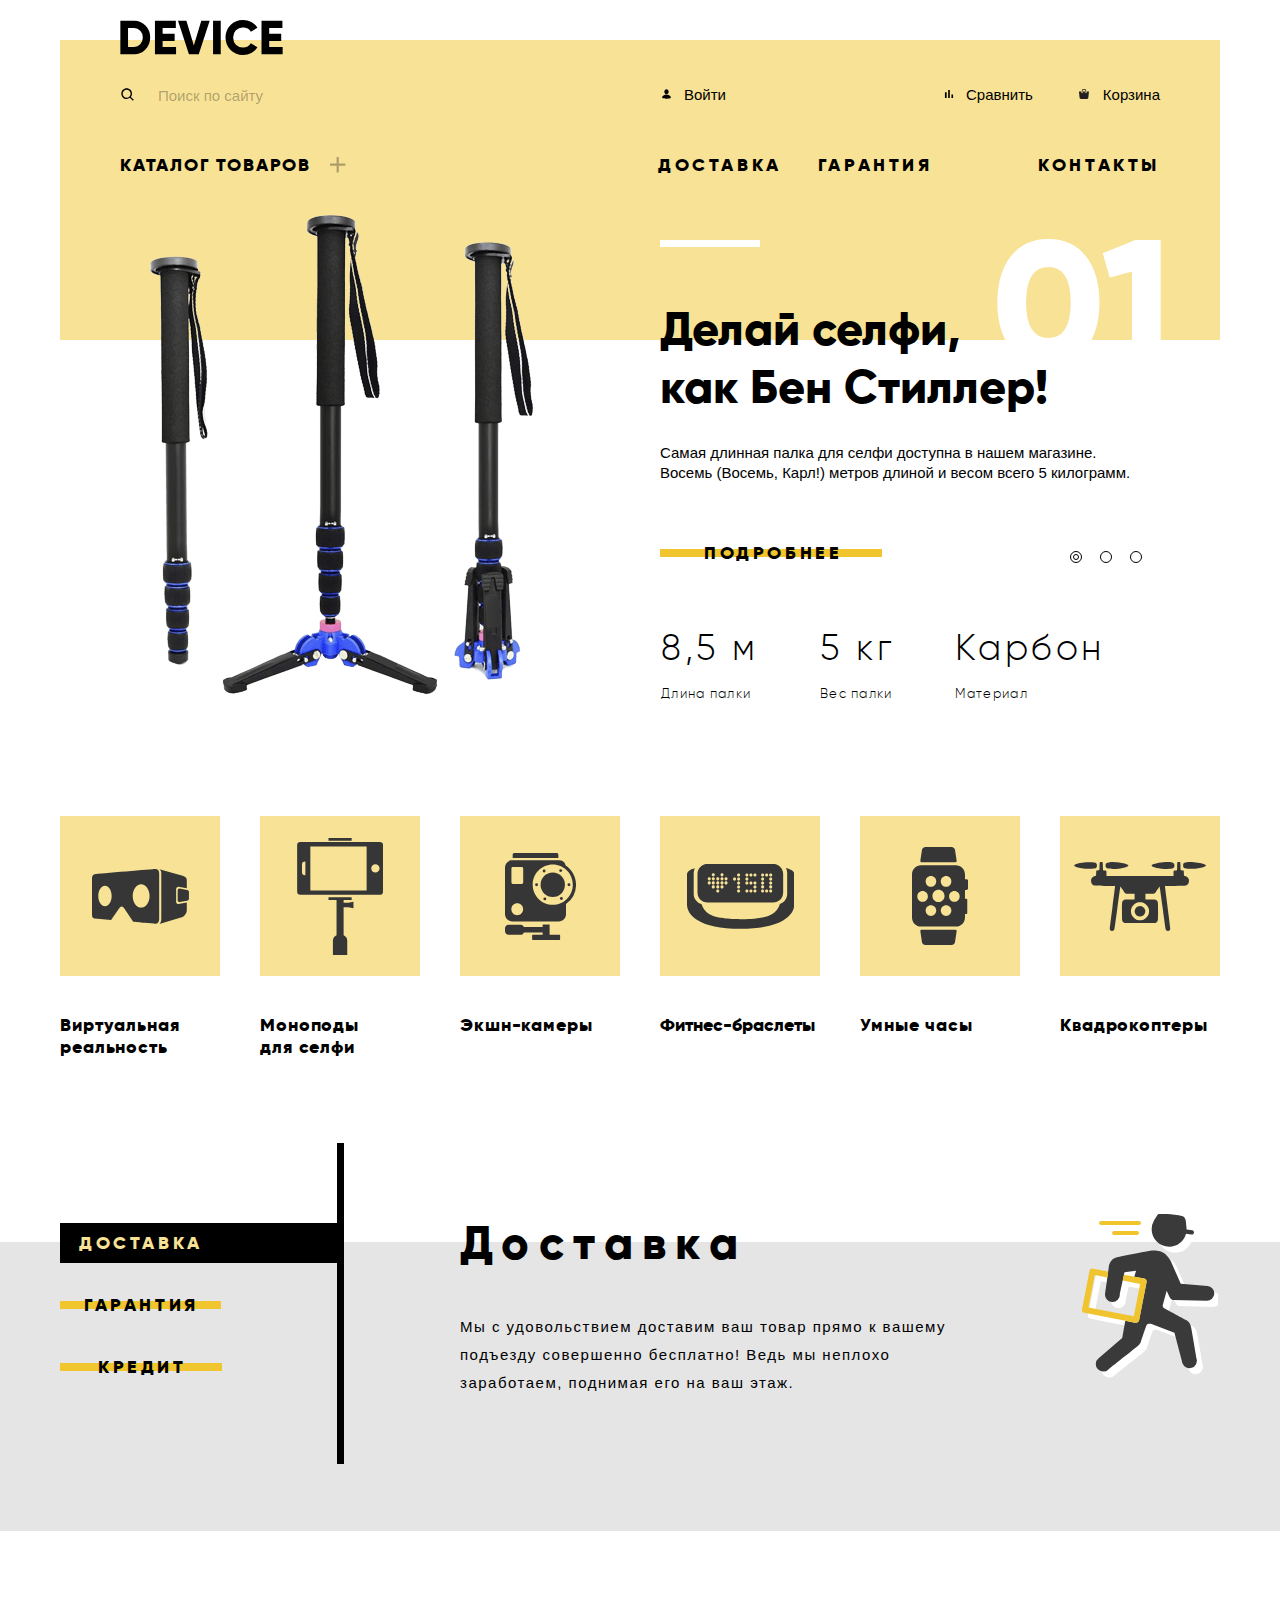
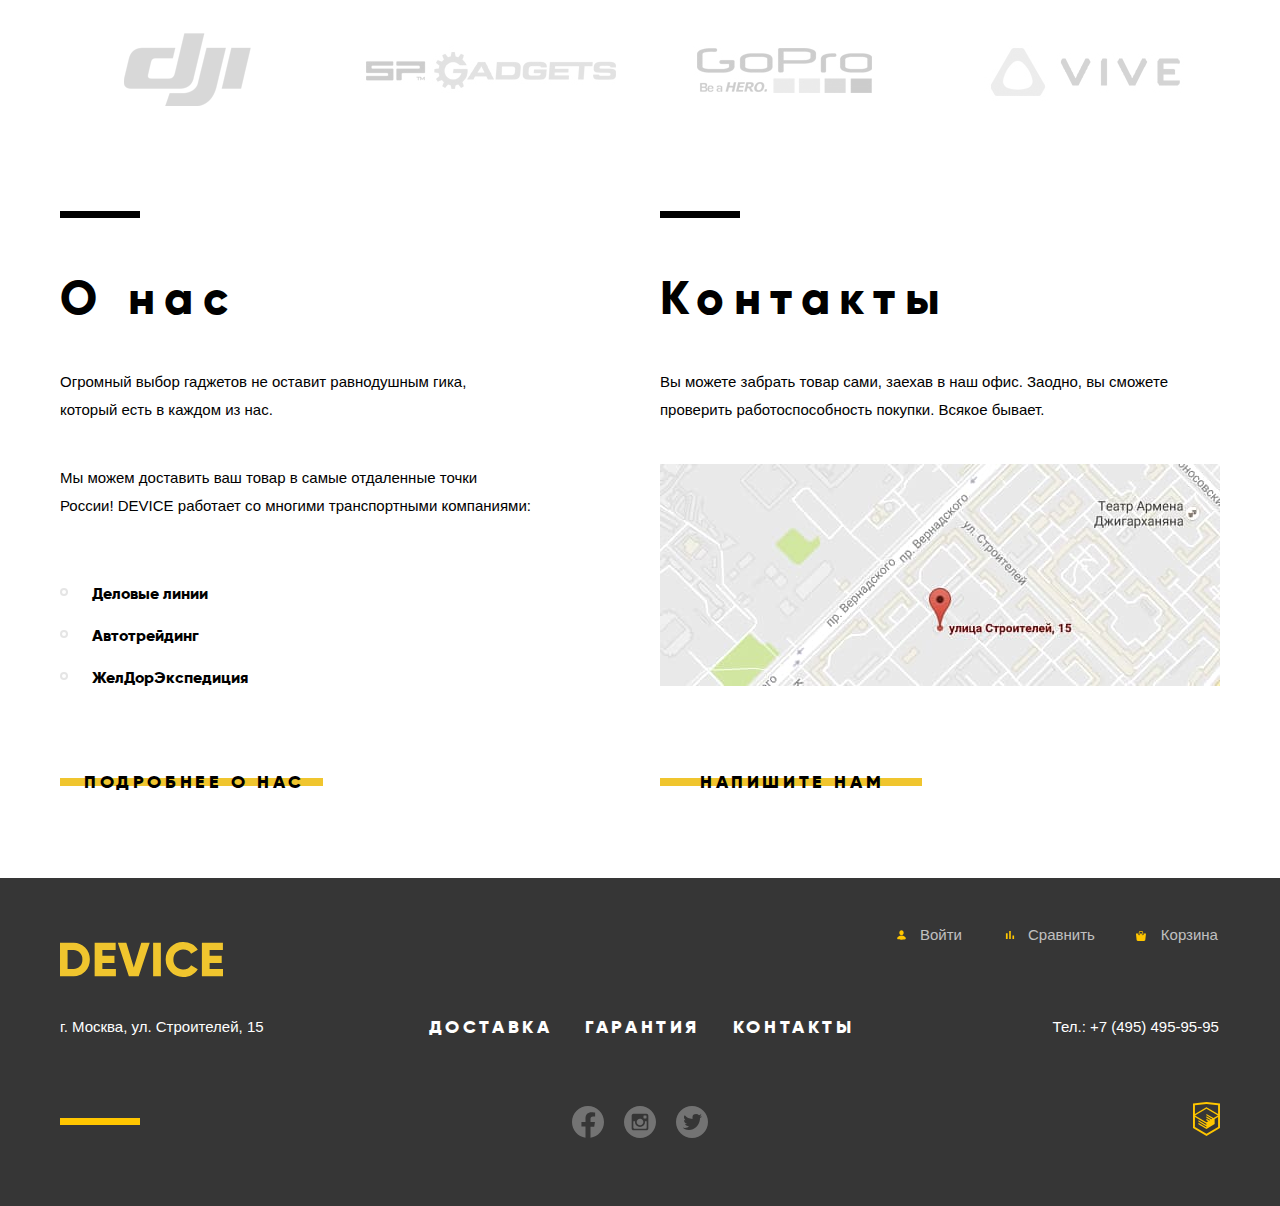
==== commit ef18b6a3: "Сделал исправления по вёрстке" ====
--- a/index.html
+++ b/index.html
@@ -303,7 +303,7 @@
         </div>
     </main>
     <footer class="footer">
-        <div class="container footer-wrapper">
+        <div class="container">
             <div class="footer-wrapper-row">
                 <a class="logo footer-logo">
                     <img src="img/logo-device-yellow.svg" width="163" height="35" alt="Логотип магазина гаджетов «Device»">
--- a/css/style.css
+++ b/css/style.css
@@ -70,7 +70,7 @@
 }
 
 body {
-    min-width: 1440px;
+    min-width: 1200px;
     margin: 0;
     padding: 0;
 
@@ -108,8 +108,8 @@
 .container {
     width: 1160px;
     margin: 0 auto;
-    padding-left: 10px;
-    padding-right: 10px;
+    padding-left: 20px;
+    padding-right: 20px;
     box-sizing: content-box;
 }
 
@@ -647,12 +647,12 @@
 .product-catalog-list {
     display: flex;
     flex-wrap: wrap;
-    margin-right: -40px;
+    margin-left: -40px;
 }
 
 .product-catalog-item {
     width: 160px;
-    margin-right: 40px;
+    margin-left: 40px;
     margin-bottom: 20px;
 }
 
@@ -685,6 +685,10 @@
     color: var(--opacity-black-3);
 }
 
+.product-catalog-bracelets {
+    letter-spacing: normal;
+}
+
 .product-catalog-vr::before {
     background-image: url("../img/popular-1.svg");
 }
@@ -889,11 +893,11 @@
     display: flex;
     flex-wrap: wrap;
 
-    margin-right: -40px;
+    margin-left: -40px;
 }
 
 .popular-item {
-    margin-right: 40px;
+    margin-left: 40px;
 }
 
 .popular-link {
@@ -1101,7 +1105,7 @@
     align-items: flex-end;
     flex-grow: 1;
 
-    width: 468px;
+    width: 330px;
     padding-right: 68px;
     padding-top: 25px;
 
@@ -1322,7 +1326,7 @@
 .catalog {
     flex-grow: 1;
 
-    width: 972px;
+    width: 832px;
 }
 
 .sorting-wrapper {
@@ -1557,7 +1561,6 @@
 
 .catalog-container {
     padding-top: 70px;
-    padding-right: 140px;
     padding-bottom: 78px;
     padding-left: 72px;
 }
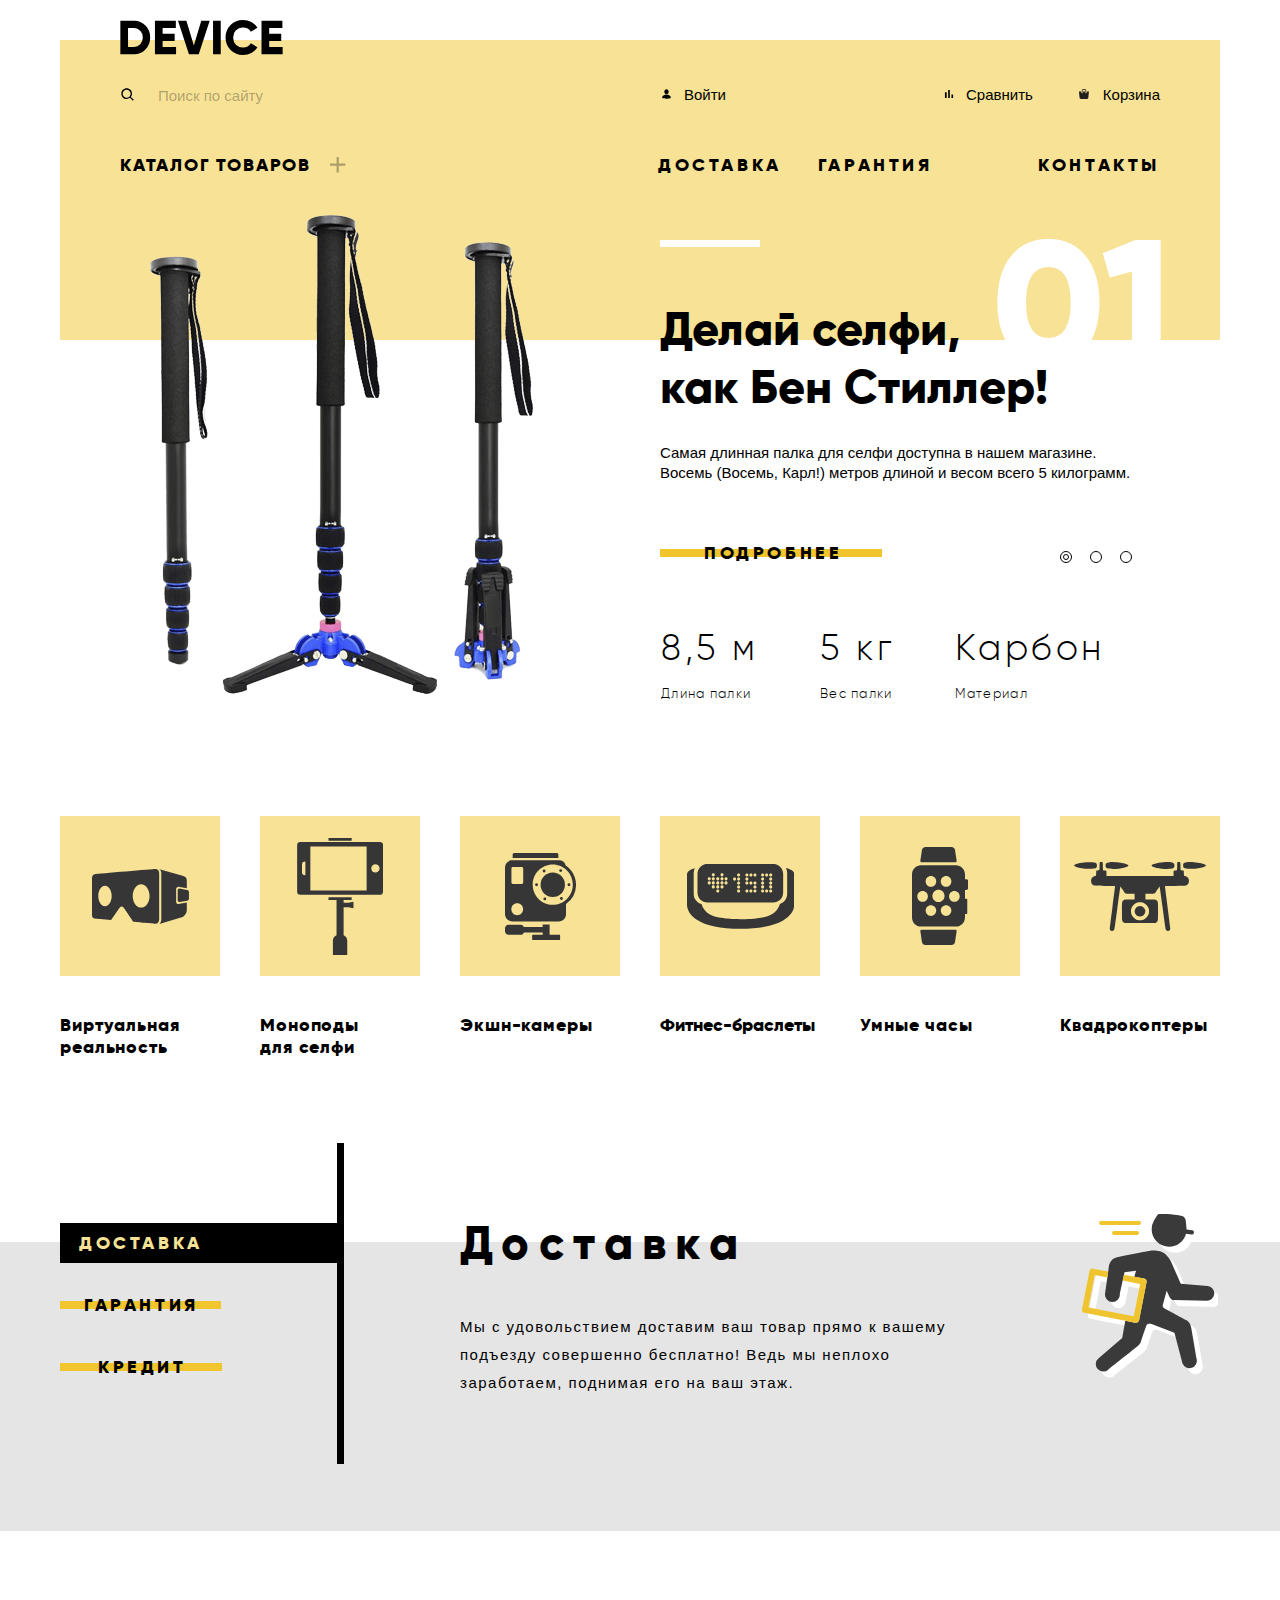
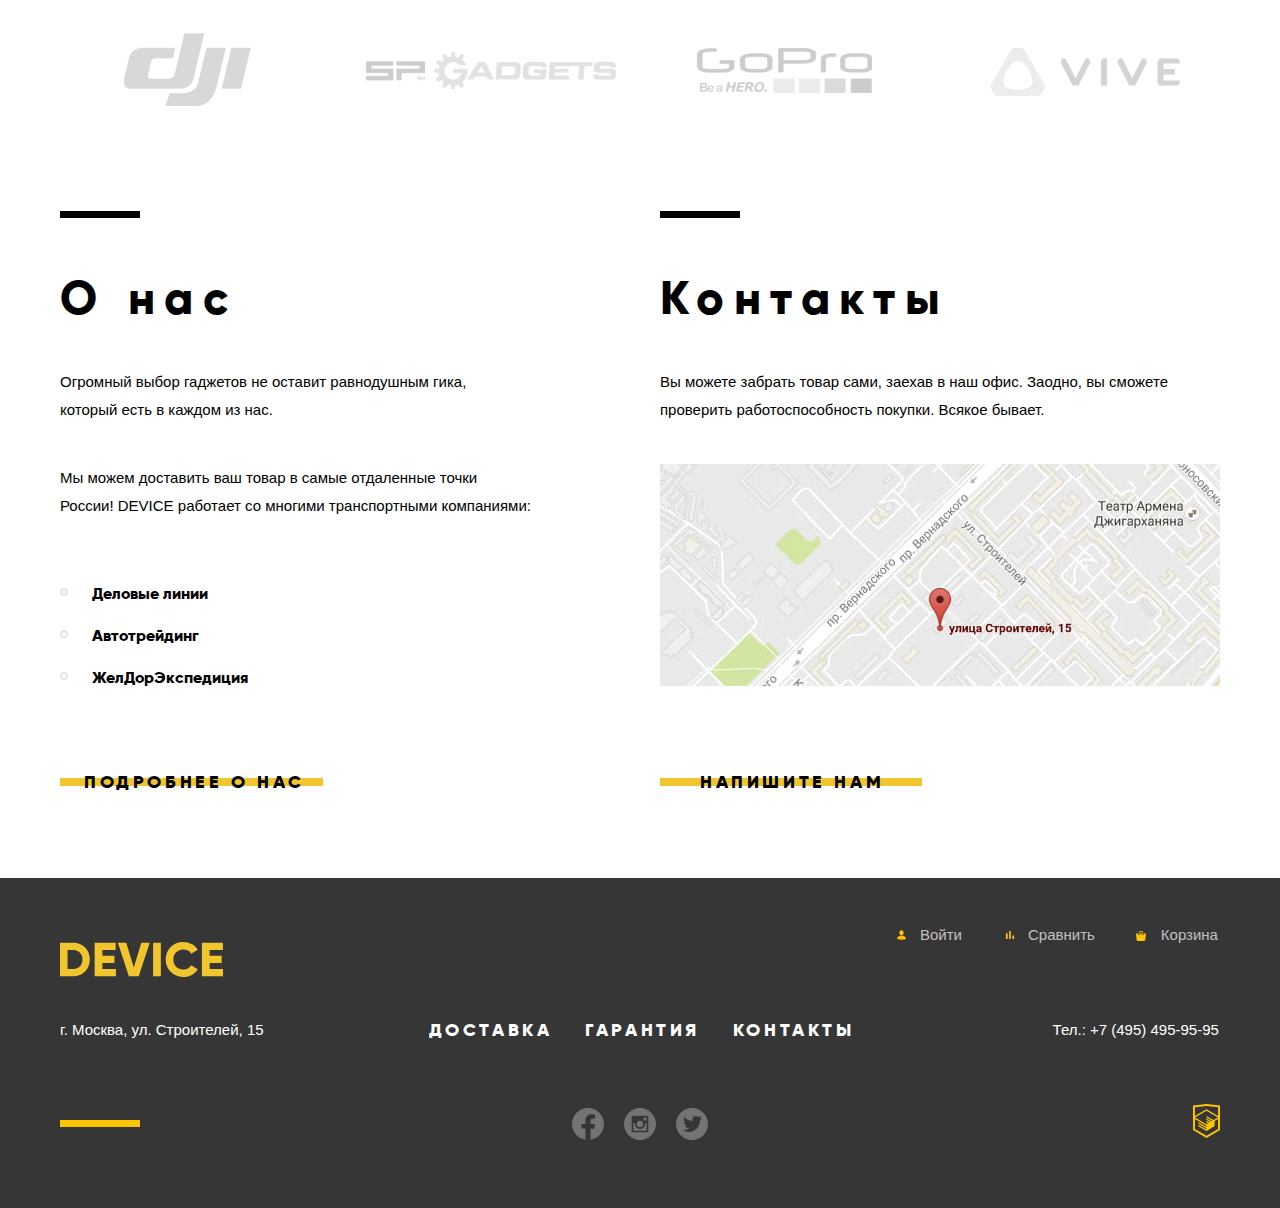
==== commit 55fba456: "Оживил слайдеры, модальное окно формы обратной связи, добавил анимацию" ====
--- a/index.html
+++ b/index.html
@@ -82,11 +82,11 @@
         <h1 class="visually-hidden">Главная страница магазина гаджетов "Device"</h1>
         <section class="promo container">
             <h2 class="visually-hidden">Промо-слайдер</h2>
-            <input class="visually-hidden" type="radio" name="promo-slider-group" id="promo-slide-1" value="promo-slide-1">
+            <input class="visually-hidden" type="radio" name="promo-slider-group" id="promo-slide-1" value="promo-slide-1" checked>
             <input class="visually-hidden" type="radio" name="promo-slider-group" id="promo-slide-2" value="promo-slide-2">
-            <input class="visually-hidden" type="radio" name="promo-slider-group" id="promo-slide-3" value="promo-slide-3" checked>
+            <input class="visually-hidden" type="radio" name="promo-slider-group" id="promo-slide-3" value="promo-slide-3">
             <ul class="list slider-controls">
-                <li class="slider-controls-item current">
+                <li class="slider-controls-item">
                     <label class="slider-controls-button" for="promo-slide-1">
                         <span class="visually-hidden">Первый слайд: самая длинная палка для селфи</span>
                     </label>
@@ -129,7 +129,7 @@
                         </div>
                     </article>
                 </li>
-                <li class="promo-product-item visually-hidden">
+                <li class="promo-product-item">
                     <article class="promo-product-card">
                         <div class="promo-product-img-container">
                             <img class="promo-product-img" src="img/promo-item-2.png" width="345" height="485" alt="Фитнес-браслет">
@@ -151,7 +151,7 @@
                         </div>
                     </article>
                 </li>
-                <li class="promo-product-item visually-hidden">
+                <li class="promo-product-item">
                     <article class="promo-product-card">
                         <div class="promo-product-img-container">
                             <img class="promo-product-img" src="img/promo-item-3.png" width="526" height="334" alt="Квадракоптер">
@@ -215,15 +215,18 @@
         <section class="advantages">
             <h2 class="visually-hidden">Преимущества</h2>
             <div class="advantages-wrapper container">
+                <input class="visually-hidden" type="radio" name="advantages-slider-group" id="advantages-slide-1" value="advantages-slide-1" checked>
+                <input class="visually-hidden" type="radio" name="advantages-slider-group" id="advantages-slide-2" value="advantages-slide-2">
+                <input class="visually-hidden" type="radio" name="advantages-slider-group" id="advantages-slide-3" value="advantages-slide-3">
                 <ul class="list advantages-slider-nav">
-                    <li class="advantages-slider-item current">
-                        <a class="button advantages-slider-link">Доставка</a>
-                    </li>
                     <li class="advantages-slider-item">
-                        <a class="button advantages-slider-link" href="">Гарантия</a>
+                        <label class="button advantages-slider-link" for="advantages-slide-1">Доставка</label>
                     </li>
                     <li class="advantages-slider-item">
-                        <a class="button advantages-slider-link" href="">Кредит</a>
+                        <label class="button advantages-slider-link" for="advantages-slide-2">Гарантия</label>
+                    </li>
+                    <li class="advantages-slider-item">
+                        <label class="button advantages-slider-link" for="advantages-slide-3">Кредит</label>
                     </li>
                 </ul>
                 <ul class="list advantages-slider-content">
@@ -233,13 +236,13 @@
                             подъезду совершенно бесплатно! Ведь мы неплохо <br>
                             заработаем, поднимая его на ваш этаж.</p>
                     </li>
-                    <li class="advantages-slider-page advantages-slider-warranty visually-hidden">
+                    <li class="advantages-slider-page advantages-slider-warranty">
                         <h3 class="title advantages-title">Гарантия</h3>
                         <p class="text advantages-slider-text">Если из-за возгорания купленного у нас товара у вас сгорит дом —
                             не переживайте, мы выдадим вам новый. <br>
                             Товар, не дом, конечно же.</p>
                     </li>
-                    <li class="advantages-slider-page advantages-slider-credit visually-hidden">
+                    <li class="advantages-slider-page advantages-slider-credit">
                         <h3 class="title advantages-title">Кредит</h3>
                         <p class="text advantages-slider-text">Залезть в долговую яму стало проще! Кредитные консультанты
                             подберут для вас наиболее выгодные <br>
@@ -333,7 +336,7 @@
                         <a class="footer-site-link" href="">Контакты</a>
                     </li>
                 </ul>
-                <p class="footer-tel">Тел.: +7 (495) 495-95-95</p>
+                <a class="footer-tel" href="tel:84954959595">Тел.: +7 (495) 495-95-95</a>
             </div>
             <div class="footer-wrapper-row">
                 <ul class="list social-list">
@@ -364,15 +367,15 @@
         <form class="modal-feedback-form" action="https://echo.htmlacademy.ru" method="post">
             <p class="modal-feedback-item">
                 <label class="modal-feedback-title" for="feedback-name">Ваше имя:</label>
-                <input class="modal-feedback-input" type="text" name="fullname" id="feedback-name" placeholder="Имя Фамилия" required>
+                <input class="modal-feedback-input modal-feedback-name" type="text" name="fullname" id="feedback-name" placeholder="Имя Фамилия">
             </p>
             <p class="modal-feedback-item">
                 <label class="modal-feedback-title" for="feedback-email">Ваш e-mail:</label>
-                <input class="modal-feedback-input" type="email" name="email" id="feedback-email" placeholder="email@example.com" required>
+                <input class="modal-feedback-input modal-feedback-email" type="email" name="email" id="feedback-email" placeholder="email@example.com">
             </p>
             <p class="modal-feedback-item modal-feedback-message">
                 <label class="modal-feedback-title" for="feedback-message">Текст письма:</label>
-                <textarea class="modal-feedback-input" name="message" id="feedback-message" placeholder="В свободной форме" required></textarea>
+                <textarea class="modal-feedback-input modal-feedback-text" name="message" id="feedback-message" placeholder="В свободной форме"></textarea>
             </p>
             <button class="button modal-feedback-button" type="submit">Отправить</button>
         </form>
@@ -387,6 +390,7 @@
             <span class="visually-hidden">Закрыть</span>
         </button>
     </section>
+    <script src="js/main.js"></script>
 </body>
 
 </html>--- a/css/style.css
+++ b/css/style.css
@@ -429,8 +429,9 @@
 
 .slider-controls {
     position: absolute;
-    right: 98px;
+    right: 108px;
     bottom: 174px;
+    z-index: 1;
 
     display: flex;
 }
@@ -450,9 +451,13 @@
     border-style: solid;
     border-color: var(--basic-black);
     border-radius: 50%;
-}
-
-.slider-controls-item.current .slider-controls-button::before {
+
+    cursor: pointer;
+}
+
+#promo-slide-1:checked~.slider-controls .slider-controls-button[for="promo-slide-1"]::before,
+#promo-slide-2:checked~.slider-controls .slider-controls-button[for="promo-slide-2"]::before,
+#promo-slide-3:checked~.slider-controls .slider-controls-button[for="promo-slide-3"]::before {
     content: '';
     position: absolute;
     top: 50%;
@@ -470,27 +475,18 @@
 }
 
 .promo-product-list {
+    position: relative;
+
     background-image: linear-gradient(to bottom, var(--special-yellow) 114px, var(--basic-white) 114px);
 
     counter-reset: li;
 }
 
-.promo-product-card {
-    position: relative;
-    top: -15px;
-
-    display: flex;
-    justify-content: space-between;
-    height: 506px;
-    padding-left: 30px;
-    padding-right: 60px;
-}
-
-.promo-product-card::before {
+.promo-product-item::before {
     content: counter(li, decimal-leading-zero);
     position: absolute;
     right: 47px;
-    top: -17px;
+    top: -32px;
 
     font-family: "Gilroy", Arial, sans-serif;
     font-weight: 800;
@@ -499,7 +495,32 @@
     text-transform: uppercase;
     color: var(--basic-white);
 
+    opacity: 0;
+
     counter-increment: li;
+}
+
+.promo-product-card {
+    position: relative;
+    top: -15px;
+
+    display: none;
+    justify-content: space-between;
+    height: 506px;
+    padding-left: 30px;
+    padding-right: 60px;
+}
+
+#promo-slide-1:checked~.promo-product-list .promo-product-item:nth-child(1) .promo-product-card,
+#promo-slide-2:checked~.promo-product-list .promo-product-item:nth-child(2) .promo-product-card,
+#promo-slide-3:checked~.promo-product-list .promo-product-item:nth-child(3) .promo-product-card {
+    display: flex;
+}
+
+#promo-slide-1:checked~.promo-product-list .promo-product-item:nth-child(1)::before,
+#promo-slide-2:checked~.promo-product-list .promo-product-item:nth-child(2)::before,
+#promo-slide-3:checked~.promo-product-list .promo-product-item:nth-child(3)::before {
+    opacity: 1;
 }
 
 .promo-product-img-container {
@@ -578,6 +599,7 @@
 
     border: none;
     background-color: transparent;
+    outline: none;
 
     cursor: pointer;
 }
@@ -728,7 +750,6 @@
 .advantages-slider-nav {
     position: relative;
 
-    width: 277px;
     padding-top: 80px;
     padding-bottom: 77px;
 }
@@ -746,6 +767,7 @@
 }
 
 .advantages-slider-item:not(:last-child) {
+    width: 277px;
     margin-bottom: 22px;
 }
 
@@ -764,17 +786,17 @@
     padding-left: 38px;
 }
 
-.advantages-slider-item.current .advantages-slider-link {
-    padding-right: 138px;
+#advantages-slide-1:checked~.advantages-slider-nav .advantages-slider-link[for="advantages-slide-1"],
+#advantages-slide-2:checked~.advantages-slider-nav .advantages-slider-link[for="advantages-slide-2"],
+#advantages-slide-3:checked~.advantages-slider-nav .advantages-slider-link[for="advantages-slide-3"] {
+    width: 100%;
 
     color: var(--special-yellow);
 }
 
-.advantages-slider-item:nth-child(3).current .advantages-slider-link {
-    padding-right: 151px;
-}
-
-.advantages-slider-item.current .advantages-slider-link::before {
+#advantages-slide-1:checked~.advantages-slider-nav .advantages-slider-link[for="advantages-slide-1"]::before,
+#advantages-slide-2:checked~.advantages-slider-nav .advantages-slider-link[for="advantages-slide-2"]::before,
+#advantages-slide-3:checked~.advantages-slider-nav .advantages-slider-link[for="advantages-slide-3"]::before {
     background-color: var(--basic-black);
 
     transform: translateY(-50%) scaleY(5);
@@ -786,15 +808,8 @@
     padding-left: 24px;
 }
 
-.advantages-slider-item:nth-child(1) .advantages-slider-link:active,
-.advantages-slider-item:nth-child(2) .advantages-slider-link:active {
-    padding-right: 138px;
-
-    color: var(--special-yellow);
-}
-
-.advantages-slider-item:nth-child(3) .advantages-slider-link:active {
-    padding-right: 151px;
+.advantages-slider-link:active {
+    width: 100%;
 
     color: var(--special-yellow);
 }
@@ -813,6 +828,7 @@
 .advantages-slider-page {
     position: relative;
 
+    display: none;
     padding-right: 188px;
 }
 
@@ -821,6 +837,12 @@
     position: absolute;
     right: 0;
     top: 0;
+}
+
+#advantages-slide-1:checked~.advantages-slider-content .advantages-slider-page:nth-child(1),
+#advantages-slide-2:checked~.advantages-slider-content .advantages-slider-page:nth-child(2),
+#advantages-slide-3:checked~.advantages-slider-content .advantages-slider-page:nth-child(3) {
+    display: block;
 }
 
 .advantages-slider-delivery::after {
@@ -1638,14 +1660,14 @@
     display: flex;
     align-items: center;
 
-    margin-bottom: 50px;
+    margin-bottom: 58px;
 }
 
 .footer-wrapper-row:first-child {
     justify-content: space-between;
     align-items: flex-start;
 
-    margin-bottom: 37px;
+    margin-bottom: 49px;
 }
 
 .footer-wrapper-row:last-child {
@@ -1843,25 +1865,39 @@
 
 .modal {
     position: fixed;
-    top: 50%;
-    left: 50%;
+    top: 0;
+    right: 0;
+    bottom: 0;
+    left: 0;
     z-index: 2;
 
+    display: none;
     width: 960px;
-    margin-left: -480px;
+    margin: auto;
 
     background-color: var(--basic-white);
     box-shadow: 0px 10px 16px rgba(0, 0, 0, 0.15);
-
-    transform: translateY(-50%);
+}
+
+.modal-show {
+    display: block;
+    animation: bounce 0.6s;
+}
+
+.modal-error {
+    animation: shake 0.6s;
 }
 
 .modal-feedback {
-    display: none;
+    top: 50%;
+    bottom: auto;
+
     padding-top: 91px;
     padding-right: 100px;
     padding-bottom: 60px;
     padding-left: 99px;
+
+    transform: translateY(-50%);
 }
 
 .modal-feedback-form {
@@ -1877,7 +1913,7 @@
 }
 
 .modal-feedback-title {
-    display: block;
+    display: inline-block;
     margin-bottom: 9px;
 
     font-family: "Gilroy", Arial, sans-serif;
@@ -1905,7 +1941,7 @@
     background-color: var(--basic-grey-super-light);
 }
 
-.modal-feedback-input:hover {
+.modal-feedback-input:not(.modal-feedback-input-error):hover {
     background-color: var(--basic-grey-super-normal);
 }
 
@@ -1915,6 +1951,10 @@
     border-color: var(--special-yellow);
     background-color: var(--basic-white);
     outline: none;
+}
+
+.modal-feedback-input-error {
+    background-color: var(--basic-pink);
 }
 
 .modal-feedback-message {
@@ -1953,6 +1993,8 @@
     background-position: 50% 50%;
     outline: none;
     opacity: 0.4;
+
+    cursor: pointer;
 }
 
 .close-modal:hover {
@@ -1961,10 +2003,6 @@
 
 .close-modal:active {
     opacity: 0.3;
-}
-
-.modal-map {
-    display: none;
 }
 
 .modal-map-iframe {
@@ -1985,4 +2023,45 @@
     clip-path: inset(100%);
     clip: rect(0 0 0 0);
     overflow: hidden;
+}
+
+@keyframes bounce {
+    0% {
+        transform: translateY(-1000px);
+    }
+
+    70% {
+        transform: translateY(-45%);
+    }
+
+    90% {
+        transform: translateY(-55%);
+    }
+
+    100% {
+        transform: translateY(-50%);
+    }
+}
+
+@keyframes shake {
+
+    0%,
+    100% {
+        transform: translateX(0) translateY(-50%);
+    }
+
+    10%,
+    30%,
+    50%,
+    70%,
+    90% {
+        transform: translateX(-10px) translateY(-50%);
+    }
+
+    20%,
+    40%,
+    60%,
+    80% {
+        transform: translateX(10px) translateY(-50%);
+    }
 }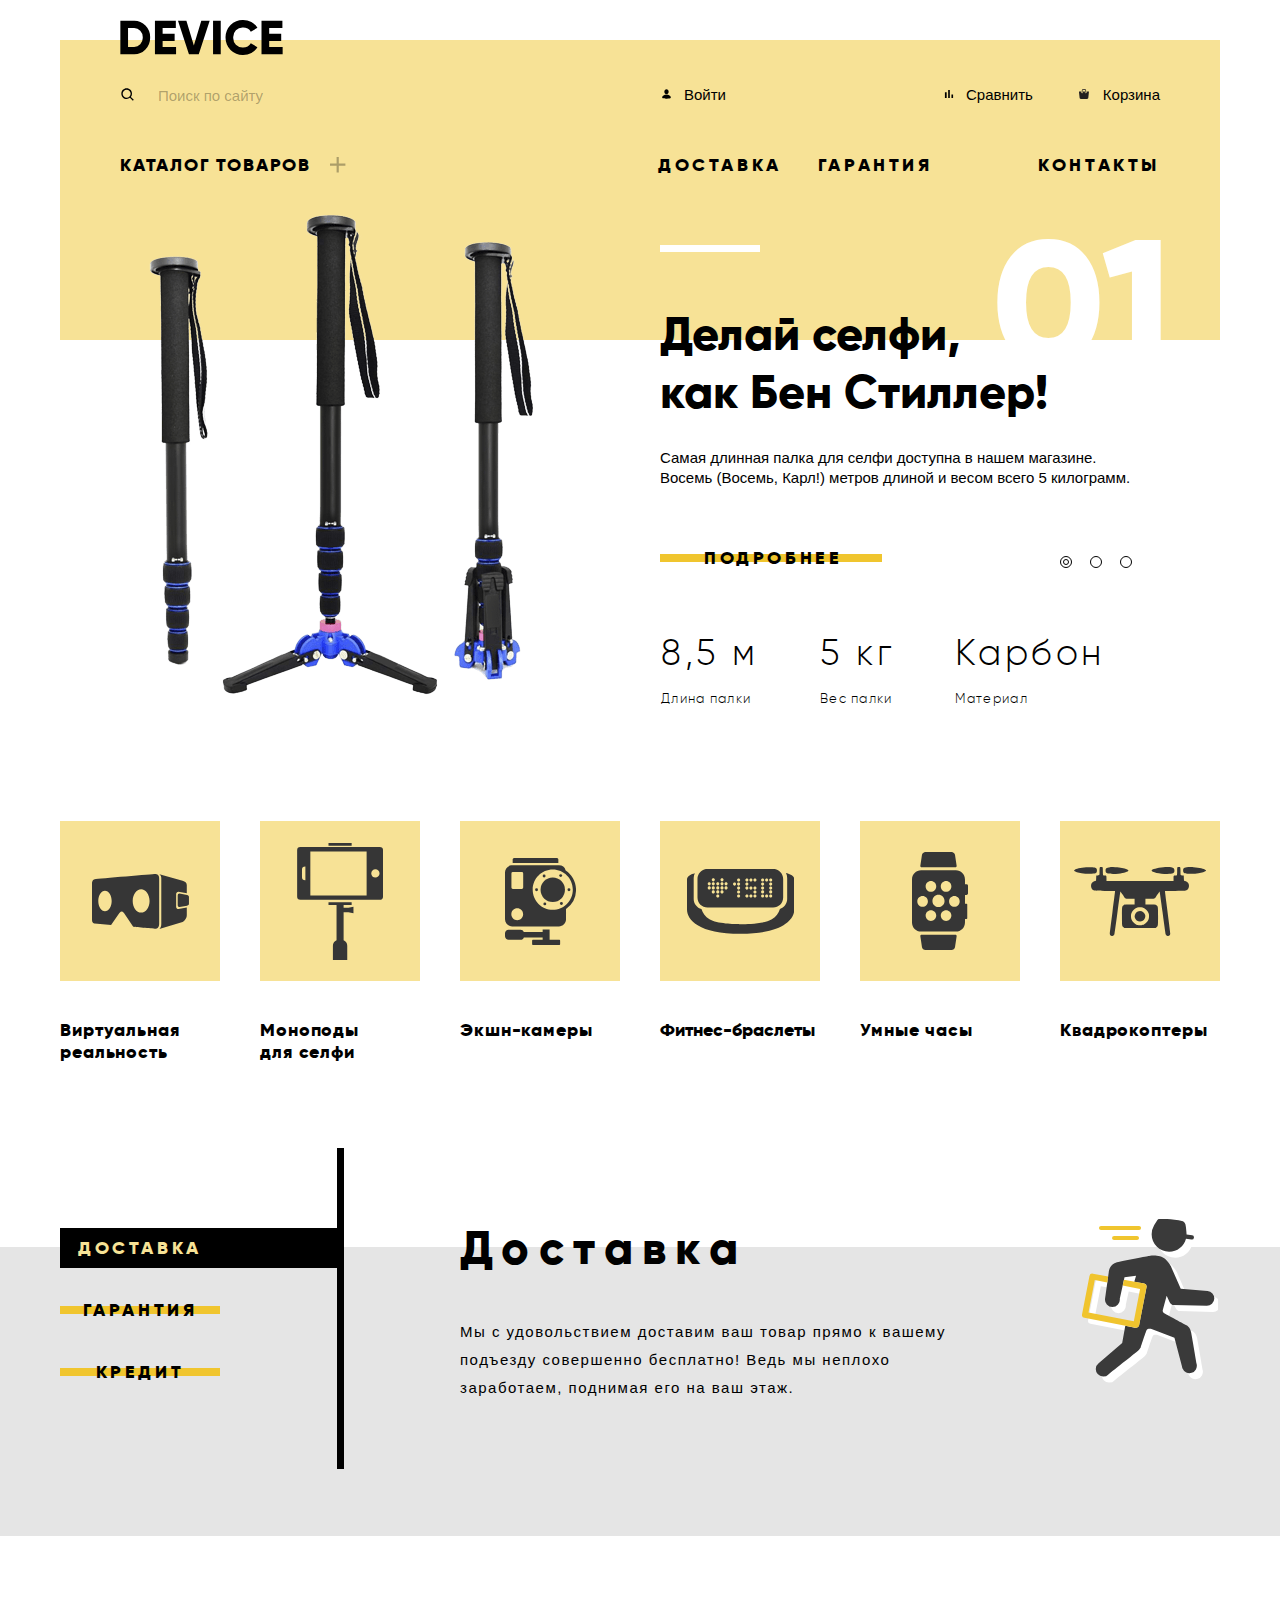
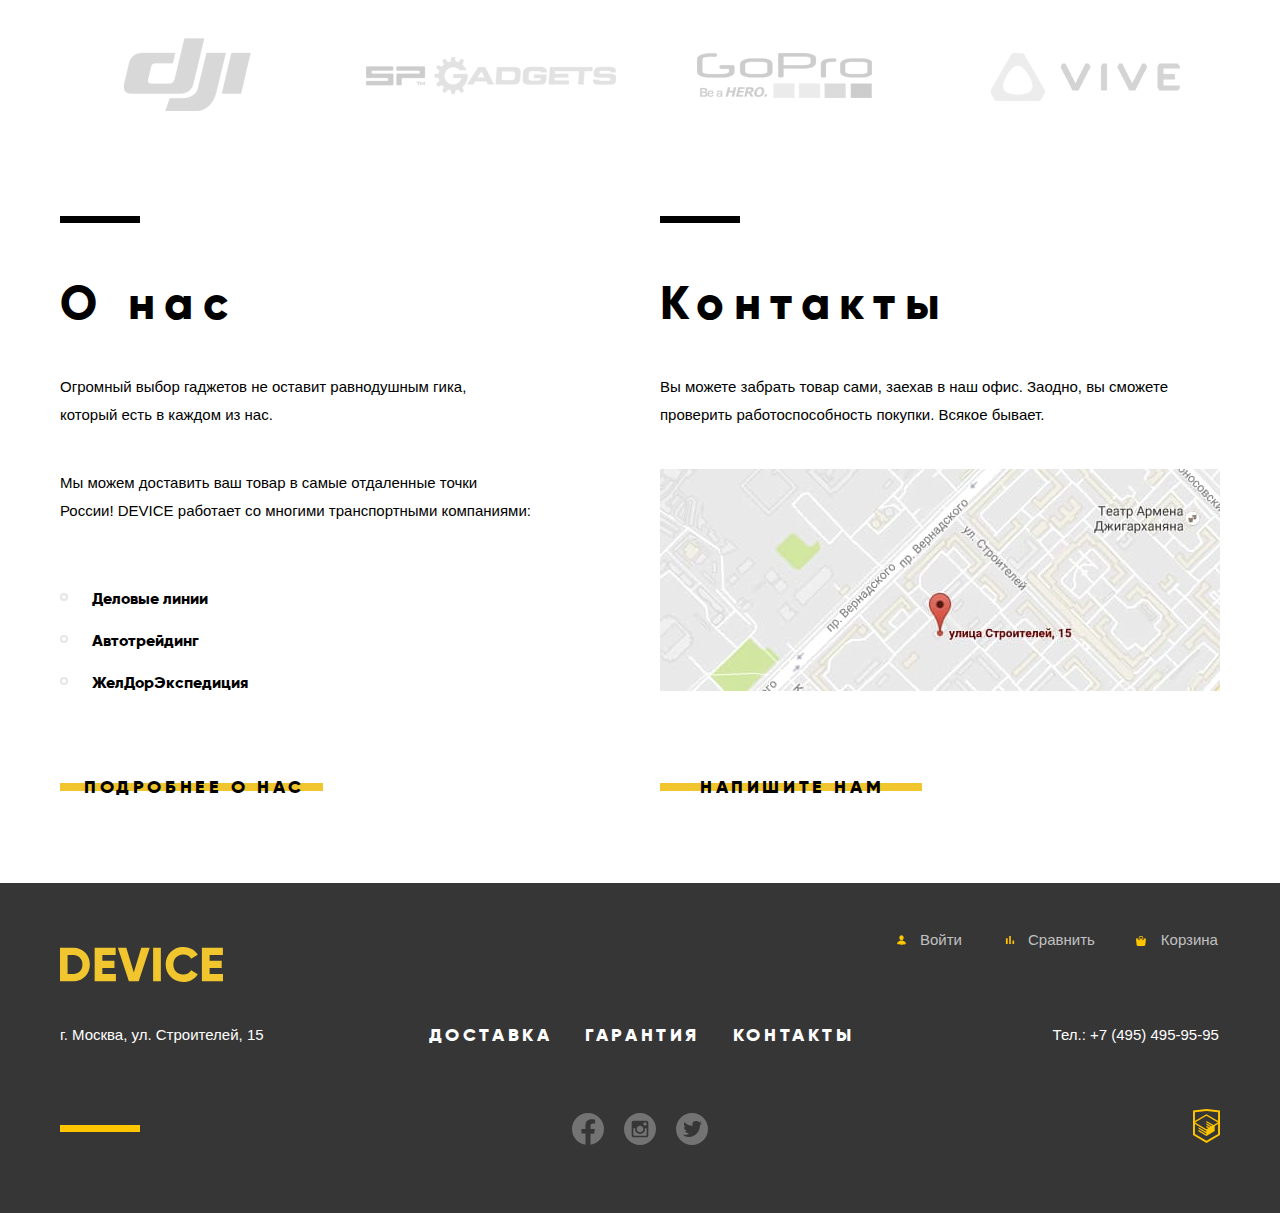
==== commit 8b92d835: "Добавил карту, исправил недочёты, добавил префиксы и минифицировал код" ====
--- a/index.html
+++ b/index.html
@@ -5,7 +5,7 @@
     <meta charset="utf-8">
     <title>Магазин гаджетов "Device"</title>
     <link rel="stylesheet" href="css/normalize.css">
-    <link rel="stylesheet" href="css/style.css">
+    <link rel="stylesheet" href="css/style.min.css">
 </head>
 
 <body class="page-body">
@@ -296,8 +296,8 @@
                 <h2 class="title about-us-title">Контакты</h2>
                 <p class="text about-us-text">Вы можете забрать товар сами, заехав в наш офис. Заодно, вы сможете
                     проверить работоспособность покупки. Всякое бывает.</p>
-                <a class="contacts-map" href="">
-                    <img src="img/map_1.jpg" width="560" height="222" alt="Карта проезда">
+                <a class="contacts-map" href="https://goo.gl/maps/XDS7Zwk3jf7aQAUY7">
+                    <img src="img/map_1.jpg" width="560" height="222" alt="Карта проезда: г.Москва, ул.Строителей, дом 15">
                 </a>
                 <a class="button contacts-button" href="">
                     Напишите нам
@@ -336,7 +336,7 @@
                         <a class="footer-site-link" href="">Контакты</a>
                     </li>
                 </ul>
-                <a class="footer-tel" href="tel:84954959595">Тел.: +7 (495) 495-95-95</a>
+                <a class="footer-tel" href="tel:+74954959595">Тел.: +7 (495) 495-95-95</a>
             </div>
             <div class="footer-wrapper-row">
                 <ul class="list social-list">
@@ -385,12 +385,13 @@
     </section>
     <section class="modal modal-map">
         <h2 class="visually-hidden">Карта проезда</h2>
-        <iframe class="modal-map-iframe" src="https://www.google.com/maps/embed?pb=!1m18!1m12!1m3!1d2249.1125488779976!2d37.52742931582563!3d55.68703098053581!2m3!1f0!2f0!3f0!3m2!1i1024!2i768!4f13.1!3m3!1m2!1s0x46b54cf65f5c8955%3A0x694710ccd55501e!2z0YPQuy4g0KHRgtGA0L7QuNGC0LXQu9C10LksIDE1LCDQnNC-0YHQutCy0LAsINCg0L7RgdGB0LjRjywgMTE5MzEx!5e0!3m2!1sru!2sde!4v1590160924040!5m2!1sru!2sde" width="960" height="555" tabindex="0" allowfullscreen></iframe>
+        <img class="modal-map-img" src="img/map-big.png" width="960" height="555" alt="Карта проезда: г.Москва, ул.Строителей, дом 15">
+        <iframe class="modal-map-iframe" src="https://www.google.com/maps/embed?pb=!1m18!1m12!1m3!1d2249.1125488779976!2d37.52742931582563!3d55.68703098053581!2m3!1f0!2f0!3f0!3m2!1i1024!2i768!4f13.1!3m3!1m2!1s0x46b54cf65f5c8955%3A0x694710ccd55501e!2z0YPQuy4g0KHRgtGA0L7QuNGC0LXQu9C10LksIDE1LCDQnNC-0YHQutCy0LAsINCg0L7RgdGB0LjRjywgMTE5MzEx!5e0!3m2!1sru!2sde!4v1590160924040!5m2!1sru!2sde" width="960" height="555" allowfullscreen></iframe>
         <button class="close-modal" type="button">
             <span class="visually-hidden">Закрыть</span>
         </button>
     </section>
-    <script src="js/main.js"></script>
+    <script src="js/main.min.js"></script>
 </body>
 
 </html>--- a/css/style.min.css
+++ b/css/style.min.css
@@ -0,0 +1 @@
+@-webkit-keyframes bounce{0%{transform:translateY(-1000px)}70%{transform:translateY(-45%)}90%{transform:translateY(-55%)}to{transform:translateY(-50%)}}@keyframes bounce{0%{transform:translateY(-1000px)}70%{transform:translateY(-45%)}90%{transform:translateY(-55%)}to{transform:translateY(-50%)}}@-webkit-keyframes shake{0%,to{transform:translateX(0) translateY(-50%)}10%,30%,50%,70%,90%{transform:translateX(-10px) translateY(-50%)}20%,40%,60%,80%{transform:translateX(10px) translateY(-50%)}}@keyframes shake{0%,to{transform:translateX(0) translateY(-50%)}10%,30%,50%,70%,90%{transform:translateX(-10px) translateY(-50%)}20%,40%,60%,80%{transform:translateX(10px) translateY(-50%)}}@font-face{font-family:'Opens Sans';font-style:normal;font-weight:400;src:local('Opens Sans Regular'),local('OpenSans-Regular'),url(../fonts/opensans.woff2) format('woff2'),url(../fonts/opensans.woff) format('woff')}@font-face{font-family:'Opens Sans';font-style:normal;font-weight:300;src:local('Opens Sans Light'),local('OpenSans-Light'),url(../fonts/opensanslight.woff2) format('woff2'),url(../fonts/opensanslight.woff) format('woff')}@font-face{font-family:'Gilroy';font-style:normal;font-weight:300;src:local('Gilroy Light'),local('Gilroy-Light'),url(../fonts/gilroylight.woff2) format('woff2'),url(../fonts/gilroylight.woff) format('woff')}@font-face{font-family:'Gilroy';font-style:normal;font-weight:800;src:local('Gilroy ExtraBold'),local('Gilroy-ExtraBold'),url(../fonts/gilroyextrabold.woff2) format('woff2'),url(../fonts/gilroyextrabold.woff) format('woff')}*,::after,::before{box-sizing:border-box}:root{--basic-black: #000;--basic-dark: #363636;--basic-white: #fff;--basic-grey: #464646;--basic-half-grey: #7e7e7e;--basic-grey-dark: #dcdcdc;--basic-grey-light: #e5e5e5;--basic-grey-super-light: #f2f2f2;--basic-grey-super-normal: #eaeaea;--basic-pink: #f6dada;--special-yellow: #f7e296;--special-yellow-dark: #f0c52e;--special-yellow-super-dark: #ffc600;--special-green: #91c92f;--special-grey: #a6a6a6;--special-grey-light: #ebebeb;--special-grey-dark: #d9d9d9;--opacity-black-6: rgba(0, 0, 0, 0.6);--opacity-black-5: rgba(0, 0, 0, 0.5);--opacity-black-4: rgba(0, 0, 0, 0.4);--opacity-black-3: rgba(0, 0, 0, 0.3);--opacity-black-2: rgba(0, 0, 0, 0.2);--opacity-black-2: rgba(0, 0, 0, 0.1);--opacity-white-7: rgba(255, 255, 255, 0.7);--opacity-white-6: rgba(255, 255, 255, 0.6);--opacity-white-3: rgba(255, 255, 255, 0.3)}body{min-width:1200px;margin:0;padding:0;font-family:"Open Sans",Arial,sans-serif;font-size:15px;line-height:20px;font-weight:300;color:var(--basic-black);background-color:var(--basic-white)}a{text-decoration:none}img{max-width:100%;height:auto}.page{height:100%}.page-body{display:grid;grid-template-rows:-webkit-min-content 1fr -webkit-min-content;grid-template-rows:min-content 1fr min-content;align-content:start;min-height:100%;padding-top:40px}.container{width:1160px;margin:0 auto;padding-left:20px;padding-right:20px;box-sizing:content-box}.list{margin:0;padding:0;list-style-type:none}.header{position:relative;padding:45px 60px 18px;background-color:var(--special-yellow)}.header-wrapper{display:flex;margin-bottom:32px}.logo{display:block}.logo[href]:hover{opacity:.6}.logo[href]:active{opacity:.3}.header-logo{position:absolute;top:-20px;margin-bottom:29px}.search-form{position:relative;width:440px;margin-right:auto}.search-form-input{position:relative;width:100%;padding-right:100px;padding-bottom:14px;padding-left:38px;line-height:inherit;border:0;border-bottom-width:2px;border-bottom-style:solid;border-bottom-color:transparent;background-color:transparent;background-image:url(../img/search.svg);background-repeat:no-repeat;background-position:0 2px}.search-form-input::-webkit-search-cancel-button,.search-form-input::-webkit-search-decoration,.search-form-input::-webkit-search-results-button,.search-form-input::-webkit-search-results-decoration{display:none}.search-form-input::-webkit-input-placeholder{color:var(--opacity-black-3);opacity:1}.search-form-input::-moz-placeholder{color:var(--opacity-black-3);opacity:1}.search-form-input::placeholder{color:var(--opacity-black-3);opacity:1}.search-form-input:hover::-webkit-input-placeholder{color:var(--opacity-black-6)}.search-form-input:hover::-moz-placeholder{color:var(--opacity-black-6)}.search-form-input:hover::placeholder{color:var(--opacity-black-6)}.search-form-input:focus::-webkit-input-placeholder{color:var(--basic-black)}.search-form-input:focus::-moz-placeholder{color:var(--basic-black)}.search-form-input:focus::placeholder{color:var(--basic-black)}.search-form-input:focus,.search-form-input:valid{color:var(--basic-black);outline:0;border-bottom-color:var(--basic-black)}.search-form-input:focus+.search-form-button,.search-form-input:valid+.search-form-button{opacity:1}.search-form-button{position:absolute;right:0;bottom:0;padding:15px 17px;font-size:inherit;line-height:inherit;text-transform:uppercase;color:var(--basic-black);border:2px solid var(--basic-black);background-color:transparent;opacity:0;cursor:pointer}.search-form-button:hover{color:var(--basic-white);background-color:#000}.search-form-button:active{color:var(--opacity-white-3)}.user-navigation{display:flex;width:500px}.user-navigation-item{margin-left:46px}.user-navigation-item:first-child{margin-left:0;margin-right:auto}.user-navigation-link{position:relative;padding-left:24px;color:inherit}.user-navigation-link::before{content:'';position:absolute;bottom:2px;left:0}.user-navigation-link:hover{opacity:.6}.user-navigation-link:active{opacity:.3}.user-navigation-cart::before,.user-navigation-compare::before,.user-navigation-entry::before{width:13px;height:14px;background-image:url(../img/user.svg);background-repeat:no-repeat;background-position:center}.user-navigation-cart::before,.user-navigation-compare::before{width:14px;background-image:url(../img/compare.svg)}.user-navigation-cart::before{width:11px;background-image:url(../img/cart.svg)}.user-navigation-quit{margin-left:18px;padding-left:0;color:var(--opacity-black-3)}.site-navigation-item{margin-right:36px}.site-navigation-item:first-child{margin-right:309px}.site-navigation-item:first-child .site-navigation-link{padding-right:38px}.site-navigation-item:last-child{margin-right:0;margin-left:auto}.site-navigation-link{font-family:"Gilroy",Arial,sans-serif;font-weight:800;font-size:18px;color:inherit;line-height:22px;letter-spacing:.2em;text-transform:uppercase}.site-navigation-link:hover{opacity:.6}.site-navigation-link:active{opacity:.3}.site-navigation-catalog:hover .catalog-navigation{visibility:visible}.site-navigation-catalog-link{position:relative;letter-spacing:.1em}.site-navigation-catalog-link::after{content:'';position:absolute;bottom:0;right:0;width:22px;height:22px;background-image:url(../img/plus.svg);background-repeat:no-repeat;background-position:center}.catalog-navigation{position:absolute;left:0;z-index:1;display:flex;width:100%;padding:31px 60px 41px;background-color:var(--special-yellow);visibility:hidden}.catalog-navigation-item{margin-right:65px}.catalog-submenu-item:not(:last-child){margin-bottom:16px}.catalog-submenu-link{color:inherit}.catalog-submenu-link:hover{color:var(--opacity-black-6)}.catalog-submenu-link.current,.catalog-submenu-link:active{color:var(--opacity-black-3)}.promo{position:relative;margin-bottom:59px;padding-bottom:5px}.slider-controls{position:absolute;right:108px;bottom:174px;z-index:1;display:flex}.slider-controls-item:not(:last-child){margin-right:18px}.slider-controls-button{position:relative;display:block;width:12px;height:12px;border-width:1px;border-style:solid;border-color:var(--basic-black);border-radius:50%;cursor:pointer}#promo-slide-1:checked~.slider-controls .slider-controls-button[for=promo-slide-1]::before,#promo-slide-2:checked~.slider-controls .slider-controls-button[for=promo-slide-2]::before,#promo-slide-3:checked~.slider-controls .slider-controls-button[for=promo-slide-3]::before{content:'';position:absolute;top:50%;left:50%;width:6px;height:6px;border-width:1px;border-style:solid;border-color:var(--basic-black);border-radius:50%;transform:translate(-50%,-50%)}.promo-product-list{position:relative;background-image:linear-gradient(to bottom,var(--special-yellow) 114px,var(--basic-white) 114px);counter-reset:li}.promo-product-item::before{content:counter(li,decimal-leading-zero);position:absolute;right:47px;top:-32px;font-family:"Gilroy",Arial,sans-serif;font-weight:800;font-size:179px;line-height:219px;text-transform:uppercase;color:var(--basic-white);opacity:0;counter-increment:li}.promo-product-card{position:relative;top:-15px;display:none;justify-content:space-between;padding-left:30px;padding-right:60px}#promo-slide-1:checked~.promo-product-list .promo-product-item:nth-child(1) .promo-product-card,#promo-slide-2:checked~.promo-product-list .promo-product-item:nth-child(2) .promo-product-card,#promo-slide-3:checked~.promo-product-list .promo-product-item:nth-child(3) .promo-product-card{display:flex}#promo-slide-1:checked~.promo-product-list .promo-product-item:nth-child(1)::before,#promo-slide-2:checked~.promo-product-list .promo-product-item:nth-child(2)::before,#promo-slide-3:checked~.promo-product-list .promo-product-item:nth-child(3)::before{opacity:1}.promo-product-img-container{width:526px}.promo-product-img{position:relative}.promo-product-item:nth-child(1) .promo-product-img{left:59px}.promo-product-item:nth-child(2) .promo-product-img{top:26px;left:86px}.promo-product-item:nth-child(3) .promo-product-img{top:82px}.promo-product-description{width:500px;margin-top:94px}.promo-product-title{position:relative;margin:0 0 27px;font-family:"GIlroy",Arial,sans-serif;font-weight:800;font-size:47px;line-height:58px;color:var(--basic-black)}.button::before,.promo-product-title::before{content:'';position:absolute;top:-60px;left:0;width:100px;height:7px;background-color:var(--basic-white)}.promo-product-text{margin:0 0 50px}.button{position:relative;z-index:1;padding:9px 15px;font-family:"Gilroy",Arial,sans-serif;font-weight:800;font-size:18px;line-height:22px;letter-spacing:.2em;text-transform:uppercase;color:var(--basic-black);border:0;background-color:transparent;outline:0;cursor:pointer}.button:active{color:var(--opacity-black-3)}.button::before{top:50%;z-index:-1;width:100%;height:20%;background-color:var(--special-yellow-dark);transform:translateY(-50%);transition:height .3s}.button:hover::before{height:100%}.promo-product-button{display:inline-block;margin-bottom:38px;padding-left:44px;padding-right:40px}.item-property{padding-right:60px;font-family:"Gilroy",Arial,sans-serif;font-weight:300;letter-spacing:.1em}.item-property:last-child{padding-right:0}.property-table{border-spacing:0 15px}.property-description-item{font-size:36px;line-height:42px}.property-definition-item{font-size:13px;line-height:15px}.product-catalog{margin-bottom:49px;padding-top:20px}.product-catalog-list{display:flex;flex-wrap:wrap;margin-left:-40px}.product-catalog-item{width:160px;margin-left:40px;margin-bottom:20px}.product-catalog-link{font-family:"Gilroy",Arial,sans-serif;font-weight:800;font-size:18px;line-height:22px;letter-spacing:.05em;color:var(--basic-black)}.product-catalog-link::before{content:"";display:block;width:160px;height:160px;margin-bottom:38px;background-color:var(--special-yellow);background-repeat:no-repeat;background-position:50% 50%}.product-catalog-link:hover::before{background-color:var(--special-yellow-dark)}.product-catalog-link:active{color:var(--opacity-black-3)}.product-catalog-bracelets{letter-spacing:normal}.product-catalog-vr::before{background-image:url(../img/popular-1.svg)}.product-catalog-monopods::before{background-image:url(../img/popular-2.svg)}.product-catalog-cameras::before{background-image:url(../img/popular-3.svg)}.product-catalog-bracelets::before{background-image:url(../img/popular-4.svg)}.product-catalog-watches::before{background-image:url(../img/popular-5.svg)}.product-catalog-quadcopters::before{background-image:url(../img/popular-6.svg)}.advantages{margin-bottom:90px;padding-top:16px;padding-bottom:67px;background-image:linear-gradient(to bottom,var(--basic-white) 115px,var(--basic-grey-light) 115px)}.advantages-wrapper{display:flex}.advantages-slider-nav{position:relative;padding-top:80px;padding-bottom:77px}.advantages-slider-nav::after{content:'';position:absolute;top:0;right:-7px;width:7px;height:100%;background-color:var(--basic-black)}.advantages-slider-item:not(:last-child){width:277px;margin-bottom:22px}#advantages-slide-1:checked~.advantages-slider-nav .advantages-slider-link[for=advantages-slide-1],#advantages-slide-2:checked~.advantages-slider-nav .advantages-slider-link[for=advantages-slide-2],#advantages-slide-3:checked~.advantages-slider-nav .advantages-slider-link[for=advantages-slide-3]{color:var(--special-yellow)}#advantages-slide-1:checked~.advantages-slider-nav .advantages-slider-link[for=advantages-slide-1]::before,#advantages-slide-2:checked~.advantages-slider-nav .advantages-slider-link[for=advantages-slide-2]::before,#advantages-slide-3:checked~.advantages-slider-nav .advantages-slider-link[for=advantages-slide-3]::before{width:277px;height:100%;background-color:var(--basic-black)}.advantages-slider-link{display:inline-block;width:160px;padding-right:0;padding-left:0;text-align:center}.advantages-slider-link:active{color:var(--special-yellow)}.advantages-slider-link:active::before{width:277px;height:100%;background-color:var(--basic-black)}.advantages-slider-content{padding-top:71px;padding-left:123px}.advantages-slider-page{position:relative;display:none;padding-right:188px}.advantages-slider-page::after{content:'';position:absolute;right:0;top:0}#advantages-slide-1:checked~.advantages-slider-content .advantages-slider-page:nth-child(1),#advantages-slide-2:checked~.advantages-slider-content .advantages-slider-page:nth-child(2),#advantages-slide-3:checked~.advantages-slider-content .advantages-slider-page:nth-child(3){display:block}.advantages-slider-delivery::after{width:136px;height:164px;background-image:url(../img/delivery.svg);background-repeat:no-repeat;background-position:center}.advantages-slider-warranty{padding-right:205px}.advantages-slider-credit::after,.advantages-slider-warranty::after{top:-18px;width:171px;height:195px;background-image:url(../img/warranty.svg);background-repeat:no-repeat;background-position:center}.advantages-slider-credit{padding-right:182px}.advantages-slider-credit::after{top:-24px;width:156px;height:188px;background-image:url(../img/credit.svg)}.title{font-family:"Gilroy",Arial,sans-serif;font-weight:800;font-size:47px;line-height:58px;letter-spacing:.2em}.text{line-height:28px}.advantages-title{margin:0 0 41px}.advantages-slider-text{width:570px;letter-spacing:.1em}.popular-brands{margin-bottom:85px}.popular-list{display:flex;flex-wrap:wrap;margin-left:-40px}.popular-item{margin-left:40px}.popular-link{display:block}.popular-link::before{content:"";position:absolute;z-index:1;width:260px;height:100px;background-repeat:no-repeat;background-position:50% 50%;opacity:0}.popular-dji::before{background-image:url(../img/popular-brands-hover-1.png)}.popular-spgadgets::before{background-image:url(../img/popular-brands-hover-2.png)}.popular-gopro::before{background-image:url(../img/popular-brands-hover-3.png)}.popular-vive::before{background-image:url(../img/popular-brands-hover-4.png)}.popular-link:hover::before{opacity:1}.index-columns{display:flex;justify-content:space-between;margin-bottom:85px}.about-us{position:relative;width:473px;padding-top:58px}.about-us::before{content:'';position:absolute;top:0;display:block;width:80px;height:7px;background-color:var(--basic-black)}.about-us-list{margin-top:60px;margin-bottom:79px}.about-us-item{position:relative;margin-bottom:14px;padding-left:32px;font-family:"Gilroy",Arial,sans-serif;font-weight:800;font-size:16px;line-height:28px}.about-us-item::before{content:'';position:absolute;top:8px;left:0;width:8px;height:8px;border-width:2px;border-style:solid;border-color:var(--basic-grey-light);border-radius:50%}.about-us-item:last-child{margin-bottom:0}.contacts{position:relative;width:560px;padding-top:58px}.contacts::before{content:'';position:absolute;top:0;display:block;width:80px;height:7px;background-color:var(--basic-black)}.contacts-map{display:block;margin-bottom:80px}.about-us-title{margin:0 0 41px}.about-us-text{margin:0 0 40px}.about-us-button{padding-right:18px;padding-left:24px}.contacts-button{padding-left:40px;padding-right:38px}.page-title-container{margin-top:44px;margin-bottom:50px;padding-left:60px}.page-title{margin-bottom:30px;letter-spacing:normal}.breadcrumbs{display:flex;align-items:baseline}.breadcrumbs-item{margin-right:16px}.breadcrumbs-link{position:relative;padding-right:25px;font-size:14px;color:var(--opacity-black-3)}.breadcrumbs-link:hover{color:var(--opacity-black-6)}.breadcrumbs-link:active{color:var(--opacity-black-1)}.breadcrumbs-item:not(:last-child) .breadcrumbs-link::after{content:'';position:absolute;right:0;bottom:2px;width:10px;height:9px;background-image:url(../img/nav-arrow.svg);background-repeat:no-repeat;background-position:center}.catalog-columns,.filters{display:flex}.filters{flex-direction:column;align-items:flex-end;flex-grow:1;width:330px;padding-right:68px;padding-top:25px;background-image:linear-gradient(to bottom,var(--basic-grey-dark) 70px,var(--basic-grey-light) 70px)}.catalog-subtitle{margin:0 0 25px}.filter-form{width:200px;padding-top:85px}.filter-form-category{margin:0 0 48px;padding:0;border:0}.filter-form-title{position:relative;width:100%;margin-bottom:30px;font-family:"Gilroy",Arial,sans-serif;font-weight:800;font-size:14px;line-height:17px;letter-spacing:.1em}.filter-form-title::before{content:'';position:absolute;left:0;top:-16px;width:100%;height:2px;background-color:var(--basic-black)}.filter-checkboxes-list{margin-bottom:10px}.filter-form-item{margin-bottom:19px}.filter-form-item:last-child{margin-bottom:0}.range-filter{width:200px;margin-top:10px}.range-filter-controls{position:relative;margin-bottom:12px;border-radius:5px}.range-filter-scale{height:2px;background-color:var(--opacity-black-2)}.range-filter-bar{width:70%;height:2px;background-color:var(--special-green)}.range-filter-toggle{position:absolute;top:-9px;left:0;width:20px;height:20px;padding:0;border:8px solid var(--basic-white);border-radius:50%;background-color:var(--special-grey);box-shadow:0 2px 2px rgba(0,0,0,.18);cursor:pointer}.range-filter-toggle-min{left:18px}.range-filter-toggle-max{left:160px}.range-filter-price-controls{display:flex}.range-filter-price{font-family:"Gilroy",Arial,sans-serif;font-weight:300;font-size:14px;line-height:16px}.range-filter-price:not(:last-child){margin-right:19px}.range-filter-input::-webkit-inner-spin-button,.range-filter-input::-webkit-outer-spin-button{-webkit-appearance:none;margin:0}.range-filter-input{-moz-appearance:textfield;width:60px;padding-top:5px;padding-right:5px;padding-bottom:5px;font-family:inherit;font-size:inherit;color:#283136;border:0;background-color:transparent}.filter-form-label{position:relative;padding-left:43px;font-size:14px;line-height:19px;color:var(--basic-black);cursor:pointer}.filter-form-checkbox+.filter-form-label::before{content:'';position:absolute;left:0;width:24px;height:24px;background-image:url(../img/checkbox-off.svg);background-repeat:no-repeat;background-position:center}.filter-form-checkbox:checked+.filter-form-label::before{background-image:url(../img/checkbox-on.svg)}.filter-form-radio+.filter-form-label::before{content:'';position:absolute;left:0;width:24px;height:24px;background-image:url(../img/radio-off.svg);background-repeat:no-repeat;background-position:center}.filter-form-radio:checked+.filter-form-label::before{background-image:url(../img/radio-on.svg)}.filter-form-checkbox+.filter-form-label:hover::before,.filter-form-radio+.filter-form-label:hover::before{opacity:.6}.filter-form-checkbox+.filter-form-label:active::before,.filter-form-radio:not(:checked)+.filter-form-label:active::before{opacity:1}.filter-form-checkbox:disabled+.filter-form-label,.filter-form-checkbox:disabled+.filter-form-label::before,.filter-form-radio:disabled+.filter-form-label,.filter-form-radio:disabled+.filter-form-label::before{opacity:.25}.filter-form-button{padding-left:37px;padding-right:42px}.catalog{flex-grow:1;width:832px}.sorting-wrapper{padding-top:25px;padding-bottom:25px;padding-left:72px;background-color:var(--basic-grey-light)}.sorting-wrapper-inner{display:flex;align-items:baseline;width:760px}.catalog-subtitle{width:200px;font-family:"Gilroy",Arial,sans-serif;font-weight:800;font-size:16px;line-height:inherit;letter-spacing:.1em;text-transform:uppercase}.sorting-subtitle{width:auto;margin-bottom:0;margin-right:74px}.sorting-list{display:flex;flex-wrap:wrap}.sorting-item{margin-right:33px}.sorting-item:last-child{margin-right:0}.sorting-link{font-weight:400;font-size:14px;line-height:19px;color:var(--opacity-black-3)}.sorting-link:hover{color:var(--opacity-black-6)}.sorting-link.current,.sorting-link:active{color:var(--basic-black)}.arrow-list{display:flex;margin-left:auto}.arrow-item{margin-right:14px}.arrow-item:last-child{margin-right:0}.arrow-link{padding:0;border:0;background-color:transparent;opacity:.2}.arrow-link:hover{opacity:.4}.arrow-link.current,.arrow-link:active{opacity:1}.arrow-link::before{content:'';display:block;width:19px;height:11px;background-repeat:no-repeat;background-position:50% 50%}.arrow-up::before{background-image:url(../img/icon-up-dir.svg)}.arrow-down::before{background-image:url(../img/icon-down-dir.svg)}.catalog-list{display:grid;grid-template-columns:360px 360px;-moz-column-gap:40px;column-gap:40px;row-gap:48px}.catalog-card{position:relative}.catalog-card-new::before{content:'New';position:absolute;top:29px;right:27px;z-index:1;width:62px;height:62px;padding:22px 17px 23px 16px;font-family:"Gilroy",Arial,sans-serif;font-weight:800;font-size:12px;line-height:15px;text-transform:uppercase;color:var(--opacity-black-3);border-width:2px;border-style:solid;border-color:var(--opacity-black-3);border-radius:50%}.catalog-img-wrapper{position:relative;margin-bottom:25px}.catalog-img-wrapper:hover .catalog-img{opacity:.7}.catalog-img-wrapper:hover .catalog-img-wrapper-inner{visibility:visible}.catalog-img-wrapper-inner{position:absolute;top:180px;left:50%;min-width:200px;text-align:center;transform:translateX(-50%);visibility:hidden}.catalog-cart{margin-bottom:22px;padding-right:36px;padding-left:36px}.catalog-compare{padding:0;letter-spacing:.1em;color:var(--opacity-black-5);border:0;background-color:transparent;outline:0;cursor:pointer}.catalog-compare:hover{color:var(--basic-black)}.catalog-compare:active{color:var(--opacity-black-2)}.catalog-info{display:flex;justify-content:space-between;align-items:baseline}.catalog-title{width:275px;margin:0;font-family:"Gilroy",Arial,sans-serif;font-weight:800;font-size:18px;line-height:22px}.catalog-title-link{letter-spacing:.05em;color:var(--basic-black)}.catalog-price{margin:0;font-family:"Gilroy",Arial,sans-serif;font-size:16px;line-height:18px;letter-spacing:.05em}.catalog-container{padding-top:70px;padding-bottom:78px;padding-left:72px}.catalog-pagination{display:flex;justify-content:space-between;align-items:center;width:760px;margin-top:40px;background-color:var(--basic-grey-light)}.catalog-pagination-list{display:flex;align-items:baseline;flex-wrap:wrap;margin-right:-30px;padding-left:10px;padding-right:10px}.catalog-pagination-item{margin-right:30px}.catalog-pagination-link{font-family:"Gilroy",Arial,sans-serif;font-weight:800;font-size:16px;line-height:inherit}.catalog-pagination-control{padding:25px 30px;letter-spacing:.1em;text-transform:uppercase;color:inherit}.catalog-pagination-control[href]:hover{background-color:var(--special-grey-dark)}.catalog-pagination-control:active,.catalog-pagination-number{color:var(--opacity-black-3)}.catalog-pagination-number:hover{color:var(--opacity-black-6)}.catalog-pagination-link.current,.catalog-pagination-number:active{color:var(--basic-black)}.footer-wrapper{display:flex;flex-direction:column}.footer-wrapper-row{display:flex;align-items:center;margin-bottom:58px}.footer-wrapper-row:first-child{justify-content:space-between;align-items:flex-start;margin-bottom:49px}.footer-wrapper-row:last-child{margin-bottom:0}.footer-wrapper-row:last-child::before{content:'';display:block;width:80px;height:7px;margin-right:432px;background-color:var(--special-yellow-super-dark)}.footer{padding-top:47px;padding-bottom:65px;background-color:var(--basic-dark)}.footer-logo{position:relative;top:17px}.footer-user-navigation{display:flex;min-width:325px}.footer-user-item:not(:last-child){margin-right:41px}.footer-user-link{position:relative;padding-left:25px;color:var(--opacity-white-7)}.footer-address,.footer-user-link:hover{color:var(--basic-white)}.footer-user-link:active{color:var(--opacity-white-3)}.footer-user-link::before{content:'';position:absolute;bottom:1px;left:0}.footer-user-cart::before,.footer-user-compare::before,.footer-user-entry::before{width:13px;height:14px;background-image:url(../img/user-yellow.svg);background-repeat:no-repeat;background-position:center}.footer-user-cart::before,.footer-user-compare::before{width:14px;background-image:url(../img/compare-yellow.svg)}.footer-user-cart::before{width:11px;height:12px;background-image:url(../img/cart-yellow.svg)}.footer-user-link:hover::before{opacity:.6}.footer-user-link:active::before{opacity:.3}.footer-address{margin-right:165px;font-style:normal}.footer-site-navigation{display:flex;justify-content:space-between;width:426px;margin-right:198px}.footer-site-item{padding-top:5px;padding-bottom:5px}.footer-site-link{font-family:"Gilroy",Arial,sans-serif;font-weight:800;font-size:18px;line-height:22px;letter-spacing:.2em;text-transform:uppercase}.footer-site-link:hover{color:var(--opacity-white-6)}.footer-site-link:active{color:var(--opacity-white-3)}.footer-site-link,.footer-tel{color:var(--basic-white)}.social-list{display:flex;margin-right:auto}.social-item{margin-right:20px}.social-item:last-child{margin-right:0}.social-link{display:block;width:32px;height:32px;background-color:var(--basic-dark);background-repeat:no-repeat;background-position:50% 50%;opacity:.3}.social-link:hover{opacity:.6}.social-link:active{opacity:.1}.social-fb{background-image:url(../img/fb.svg)}.social-inst{background-image:url(../img/instagram.svg)}.social-tw{background-image:url(../img/twitter.svg)}.academy-logo:hover{opacity:.6}.academy-logo:active{opacity:.3}.modal{position:fixed;top:0;right:0;bottom:0;left:0;z-index:2;display:none;width:960px;margin:auto;background-color:var(--basic-white);box-shadow:0 10px 16px rgba(0,0,0,.15)}.modal-show{display:block;-webkit-animation:bounce .6s;animation:bounce .6s}.modal-error{-webkit-animation:shake .6s;animation:shake .6s}.modal-feedback{top:50%;bottom:auto;padding:91px 100px 60px 99px;transform:translateY(-50%)}.modal-feedback-form{display:flex;justify-content:space-between;flex-wrap:wrap}.modal-feedback-item{width:360px;margin:0 0 22px}.modal-feedback-title{display:inline-block;margin-bottom:9px;font-family:"Gilroy",Arial,sans-serif;font-weight:800;font-size:18px;line-height:22px}.modal-feedback-input{width:100%;margin-bottom:10px;padding:17px 20px 14px;font-family:"Gilroy",Arial,sans-serif;font-size:14px;line-height:16px;color:var(--opacity-black-4);border-width:2px;border-style:solid;border-color:transparent;background-color:var(--basic-grey-super-light)}.modal-feedback-input:not(.modal-feedback-input-error):hover{background-color:var(--basic-grey-super-normal)}.modal-feedback-input:focus{color:var(--basic-dark);border-color:var(--special-yellow);background-color:var(--basic-white);outline:0}.modal-feedback-input-error{background-color:var(--basic-pink)}.modal-feedback-message{width:760px;margin-bottom:32px}.modal-feedback-message .modal-feedback-input{height:167px;resize:none}.modal-feedback-button{padding-right:35px;padding-left:35px}.modal-feedback-button::before{background-color:var(--special-yellow)}.close-modal{position:absolute;right:20px;top:20px;z-index:2;width:55px;height:55px;border:0;border-radius:50%;background-color:transparent;background-image:url(../img/modal-close.svg);background-repeat:no-repeat;background-position:50% 50%;outline:0;opacity:.4;cursor:pointer}.close-modal:hover{opacity:1}.close-modal:active{opacity:.3}.modal-map{top:50%;bottom:auto;height:555px;transform:translateY(-50%)}.modal-map-img{position:absolute;top:0;left:0;z-index:1}.modal-map-iframe{position:relative;z-index:2;border:0}.visually-hidden{position:absolute;width:1px;height:1px;margin:-1px;padding:0;border:0;white-space:nowrap;-webkit-clip-path:inset(100%);clip-path:inset(100%);clip:rect(0 0 0 0);overflow:hidden}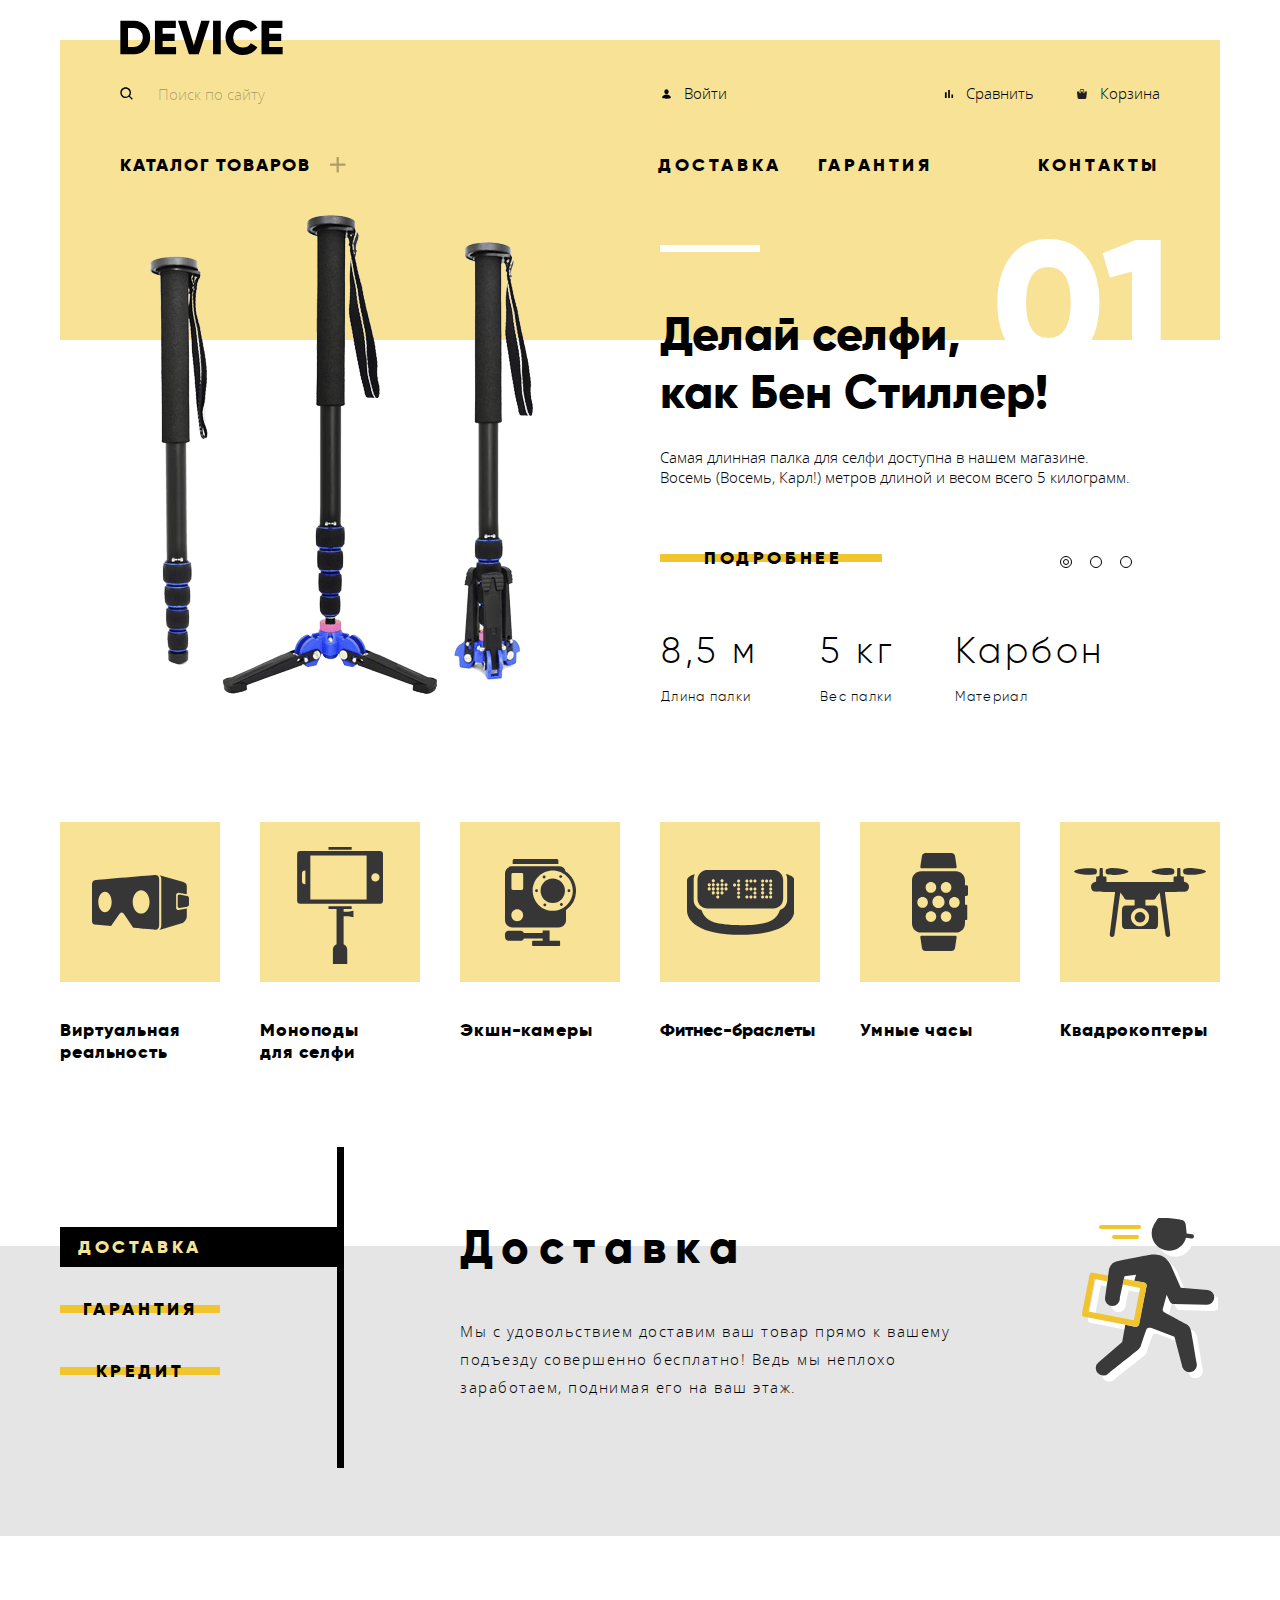
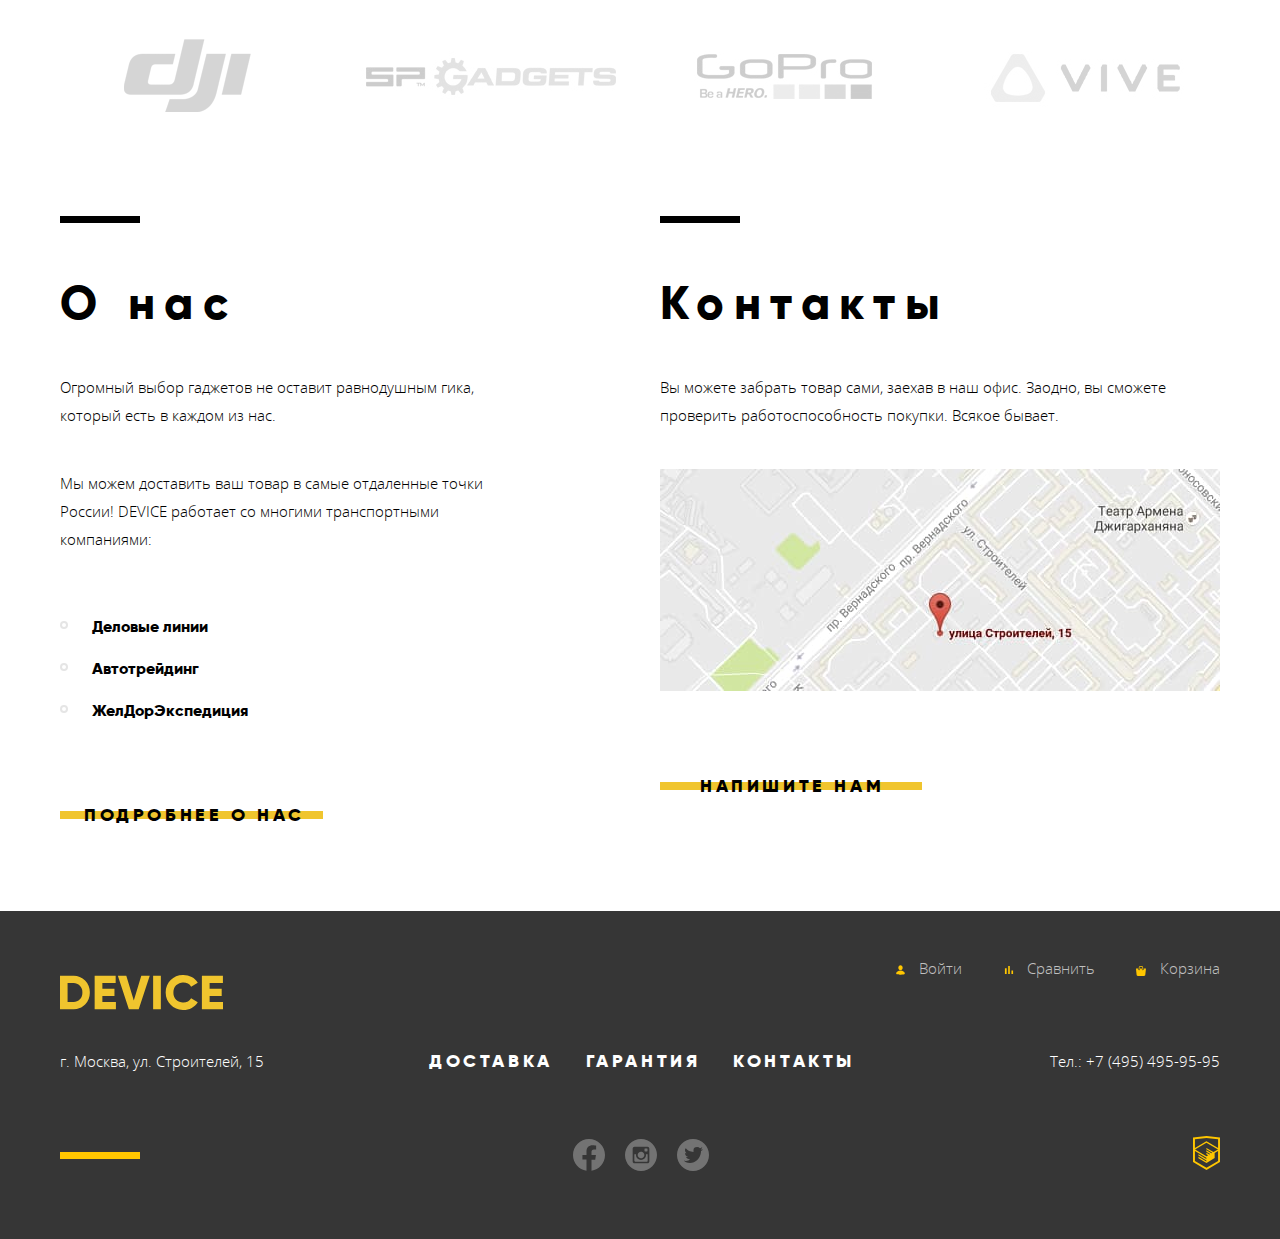
==== commit 2b568f77: "Исправил Ошибки" ====
--- a/index.html
+++ b/index.html
@@ -5,7 +5,7 @@
     <meta charset="utf-8">
     <title>Магазин гаджетов "Device"</title>
     <link rel="stylesheet" href="css/normalize.css">
-    <link rel="stylesheet" href="css/style.min.css">
+    <link rel="stylesheet" href="css/style.css">
 </head>
 
 <body class="page-body">
@@ -46,7 +46,7 @@
                                         <a class="catalog-submenu-link" href="catalog.html">Моноподы для селфи</a>
                                     </li>
                                     <li class="catalog-submenu-item">
-                                        <a class="catalog-submenu-link" href="">Экшен-камеры</a>
+                                        <a class="catalog-submenu-link" href="">Экшн-камеры</a>
                                     </li>
                                 </ul>
                             </li>
@@ -61,7 +61,7 @@
                                 </ul>
                             </li>
                             <li class="catalog-navigation-item">
-                                <a class="catalog-submenu-link" href="">Квадракоптеры</a>
+                                <a class="catalog-submenu-link" href="">Квадракоптер</a>
                             </li>
                         </ul>
                     </li>
@@ -82,9 +82,9 @@
         <h1 class="visually-hidden">Главная страница магазина гаджетов "Device"</h1>
         <section class="promo container">
             <h2 class="visually-hidden">Промо-слайдер</h2>
-            <input class="visually-hidden" type="radio" name="promo-slider-group" id="promo-slide-1" value="promo-slide-1" checked>
-            <input class="visually-hidden" type="radio" name="promo-slider-group" id="promo-slide-2" value="promo-slide-2">
-            <input class="visually-hidden" type="radio" name="promo-slider-group" id="promo-slide-3" value="promo-slide-3">
+            <input class="promo-slider-radio visually-hidden" type="radio" name="promo-slider-group" id="promo-slide-1" value="promo-slide-1" checked>
+            <input class="promo-slider-radio visually-hidden" type="radio" name="promo-slider-group" id="promo-slide-2" value="promo-slide-2">
+            <input class="promo-slider-radio visually-hidden" type="radio" name="promo-slider-group" id="promo-slide-3" value="promo-slide-3">
             <ul class="list slider-controls">
                 <li class="slider-controls-item">
                     <label class="slider-controls-button" for="promo-slide-1">
@@ -255,22 +255,22 @@
             <h2 class="visually-hidden">Популярные бренды</h2>
             <ul class="list popular-list">
                 <li class="popular-item">
-                    <a class="popular-link popular-dji" href="">
+                    <a class="popular-link" href="">
                         <img class="popular-img" src="img/popular-brands-1.png" width="260" height="100" alt="Логотип компании «DJI»">
                     </a>
                 </li>
                 <li class="popular-item">
-                    <a class="popular-link popular-spgadgets" href="">
+                    <a class="popular-link" href="">
                         <img class="popular-img" src="img/popular-brands-2.png" width="260" height="100" alt="Логотип компании «SP Gadgets»">
                     </a>
                 </li>
                 <li class="popular-item">
-                    <a class="popular-link popular-gopro" href="">
+                    <a class="popular-link" href="">
                         <img class="popular-img" src="img/popular-brands-3.png" width="260" height="100" alt="Логотип компании «GoPro»">
                     </a>
                 </li>
                 <li class="popular-item">
-                    <a class="popular-link popular-vive" href="">
+                    <a class="popular-link" href="">
                         <img class="popular-img" src="img/popular-brands-4.png" width="260" height="100" alt="Логотип компании «Vive»">
                     </a>
                 </li>
--- a/css/style.css
+++ b/css/style.css
@@ -0,0 +1,2214 @@
+@font-face {
+    font-family: 'Open Sans';
+    font-style: normal;
+    font-weight: 400;
+    src: local('Open Sans Regular'), local('OpenSans-Regular'),
+        url('../fonts/opensans.woff2') format('woff2'),
+        url('../fonts/opensans.woff') format('woff');
+}
+
+@font-face {
+    font-family: 'Open Sans';
+    font-style: normal;
+    font-weight: 300;
+    src: local('Open Sans Light'), local('OpenSans-Light'),
+        url('../fonts/opensanslight.woff2') format('woff2'),
+        url('../fonts/opensanslight.woff') format('woff');
+}
+
+@font-face {
+    font-family: 'Gilroy';
+    font-style: normal;
+    font-weight: 300;
+    src: local('Gilroy Light'), local('Gilroy-Light'),
+        url('../fonts/gilroylight.woff2') format('woff2'),
+        url('../fonts/gilroylight.woff') format('woff');
+}
+
+@font-face {
+    font-family: 'Gilroy';
+    font-style: normal;
+    font-weight: 800;
+    src: local('Gilroy ExtraBold'), local('Gilroy-ExtraBold'),
+        url('../fonts/gilroyextrabold.woff2') format('woff2'),
+        url('../fonts/gilroyextrabold.woff') format('woff');
+}
+
+*,
+*::before,
+*::after {
+    box-sizing: border-box;
+}
+
+:root {
+    --basic-black: #000;
+    --basic-dark: #363636;
+    --basic-white: #fff;
+    --basic-grey: #464646;
+    --basic-half-grey: #7e7e7e;
+    --basic-grey-dark: #dcdcdc;
+    --basic-grey-light: #e5e5e5;
+    --basic-grey-super-light: #f2f2f2;
+    --basic-grey-super-normal: #eaeaea;
+    --basic-pink: #f6dada;
+    --special-yellow: #f7e296;
+    --special-yellow-dark: #f0c52e;
+    --special-yellow-super-dark: #ffc600;
+    --special-green: #91c92f;
+    --special-grey: #a6a6a6;
+    --special-grey-light: #ebebeb;
+    --special-grey-dark: #d9d9d9;
+    --opacity-black-6: rgba(0, 0, 0, 0.6);
+    --opacity-black-5: rgba(0, 0, 0, 0.5);
+    --opacity-black-4: rgba(0, 0, 0, 0.4);
+    --opacity-black-3: rgba(0, 0, 0, 0.3);
+    --opacity-black-2: rgba(0, 0, 0, 0.2);
+    --opacity-black-2: rgba(0, 0, 0, 0.1);
+    --opacity-white-7: rgba(255, 255, 255, 0.7);
+    --opacity-white-6: rgba(255, 255, 255, 0.6);
+    --opacity-white-3: rgba(255, 255, 255, 0.3);
+}
+
+body {
+    min-width: 1200px;
+    margin: 0;
+    padding: 0;
+
+    font-family: "Open Sans", Arial, sans-serif;
+    font-size: 15px;
+    line-height: 20px;
+    font-weight: 300;
+    color: var(--basic-black);
+
+    background-color: var(--basic-white);
+}
+
+a {
+    text-decoration: none;
+}
+
+img {
+    max-width: 100%;
+    height: auto;
+}
+
+.page {
+    height: 100%;
+}
+
+.page-body {
+    display: grid;
+    grid-template-rows: -webkit-min-content 1fr -webkit-min-content;
+    grid-template-rows: min-content 1fr min-content;
+    align-content: start;
+
+    min-height: 100%;
+    padding-top: 40px;
+}
+
+.container {
+    width: 1160px;
+    margin: 0 auto;
+    padding-left: 20px;
+    padding-right: 20px;
+    box-sizing: content-box;
+}
+
+.list {
+    margin: 0;
+    padding: 0;
+
+    list-style-type: none;
+}
+
+.header {
+    position: relative;
+
+    padding-top: 43px;
+    padding-right: 60px;
+    padding-bottom: 16px;
+    padding-left: 60px;
+
+    background-color: var(--special-yellow);
+}
+
+.header-wrapper {
+    display: flex;
+
+    margin-bottom: 34px;
+}
+
+.logo {
+    display: block;
+}
+
+.logo[href]:hover {
+    opacity: 0.6;
+}
+
+.logo[href]:active {
+    opacity: 0.3;
+}
+
+.header-logo {
+    position: absolute;
+    top: -20px;
+
+    margin-bottom: 29px;
+}
+
+.search-form {
+    position: relative;
+
+    width: 440px;
+    margin-right: 100px;
+}
+
+.search-form:focus-within .search-form-input {
+    color: var(--basic-black);
+
+    outline: none;
+    border-bottom-color: var(--basic-black);
+}
+
+.search-form:focus-within .search-form-button {
+    opacity: 1;
+}
+
+.search-form-input {
+    position: relative;
+
+    width: 100%;
+    padding-right: 100px;
+    padding-bottom: 14px;
+    padding-left: 38px;
+
+    font-family: "Open Sans", Arial, sans-serif;
+    font-size: inherit;
+    font-weight: inherit;
+    line-height: inherit;
+
+    border: none;
+    border-bottom-width: 2px;
+    border-bottom-style: solid;
+    border-bottom-color: transparent;
+    background-color: transparent;
+    background-image: url("../img/search.svg");
+    background-repeat: no-repeat;
+    background-position: -1px 3px;
+}
+
+.search-form-input::-webkit-search-decoration,
+.search-form-input::-webkit-search-cancel-button,
+.search-form-input::-webkit-search-results-button,
+.search-form-input::-webkit-search-results-decoration {
+    display: none;
+}
+
+.search-form-input::-webkit-input-placeholder {
+    color: var(--opacity-black-3);
+
+    opacity: 1;
+}
+
+.search-form-input::-moz-placeholder {
+    color: var(--opacity-black-3);
+
+    opacity: 1;
+}
+
+.search-form-input::placeholder {
+    color: var(--opacity-black-3);
+
+    opacity: 1;
+}
+
+.search-form-input:hover::-webkit-input-placeholder {
+    color: var(--opacity-black-6);
+}
+
+.search-form-input:hover::-moz-placeholder {
+    color: var(--opacity-black-6);
+}
+
+.search-form-input:hover::placeholder {
+    color: var(--opacity-black-6);
+}
+
+.search-form-input:focus::-webkit-input-placeholder {
+    color: var(--basic-black);
+}
+
+.search-form-input:focus::-moz-placeholder {
+    color: var(--basic-black);
+}
+
+.search-form-input:focus::placeholder {
+    color: var(--basic-black);
+}
+
+.search-form-input:focus,
+.search-form-input:valid {
+    color: var(--basic-black);
+
+    outline: none;
+    border-bottom-color: var(--basic-black);
+}
+
+.search-form-input:valid+.search-form-button {
+    opacity: 1;
+}
+
+.search-form-button {
+    position: absolute;
+    right: 0;
+    bottom: 0;
+
+    padding-top: 15px;
+    padding-right: 17px;
+    padding-bottom: 15px;
+    padding-left: 17px;
+
+    font-size: inherit;
+    line-height: inherit;
+    text-transform: uppercase;
+    color: var(--basic-black);
+
+    border: 2px solid var(--basic-black);
+    background-color: transparent;
+    opacity: 0;
+
+    cursor: pointer;
+}
+
+.search-form-button:hover,
+.search-form-button:focus {
+    color: var(--basic-white);
+
+    background-color: black;
+    outline: none;
+}
+
+.search-form-button:active {
+    color: var(--opacity-white-3);
+}
+
+.user-navigation {
+    display: flex;
+    flex-wrap: wrap;
+
+    width: 542px;
+    margin-left: -42px;
+}
+
+.user-navigation-item {
+    margin-left: 42px;
+}
+
+.user-navigation-item:first-child {
+    margin-right: auto;
+}
+
+.user-navigation-link {
+    position: relative;
+
+    padding-left: 24px;
+
+    color: inherit;
+}
+
+.user-navigation-link::before {
+    content: '';
+    position: absolute;
+    bottom: 2px;
+    left: 0;
+}
+
+.user-navigation-link:hover {
+    opacity: 0.6;
+}
+
+.user-navigation-link:active {
+    opacity: 0.3;
+}
+
+.user-navigation-entry::before {
+    width: 13px;
+    height: 14px;
+
+    background-image: url("../img/user.svg");
+    background-repeat: no-repeat;
+    background-position: center;
+}
+
+.user-navigation-compare::before {
+    width: 14px;
+    height: 14px;
+
+    background-image: url("../img/compare.svg");
+    background-repeat: no-repeat;
+    background-position: center;
+}
+
+.user-navigation-cart::before {
+    width: 11px;
+    height: 14px;
+
+    background-image: url("../img/cart.svg");
+    background-repeat: no-repeat;
+    background-position: center;
+}
+
+.user-navigation-quit {
+    margin-left: 18px;
+    padding-left: 0;
+
+    color: var(--opacity-black-3);
+}
+
+.site-navigation-item {
+    margin-right: 36px;
+}
+
+.site-navigation-item:first-child {
+    margin-right: 309px;
+}
+
+.site-navigation-item:first-child .site-navigation-link {
+    padding-right: 38px;
+}
+
+.site-navigation-item:last-child {
+    margin-right: 0;
+    margin-left: auto;
+}
+
+.site-navigation-link {
+    font-family: "Gilroy", Arial, sans-serif;
+    font-weight: 800;
+    font-size: 18px;
+    color: inherit;
+    line-height: 22px;
+    letter-spacing: 0.2em;
+    text-transform: uppercase;
+}
+
+.site-navigation-link:hover {
+    opacity: 0.6;
+}
+
+.site-navigation-link:active {
+    opacity: 0.3;
+}
+
+.site-navigation-catalog:hover .catalog-navigation,
+.site-navigation-catalog:focus-within .catalog-navigation {
+    visibility: visible;
+}
+
+.site-navigation-catalog-link {
+    position: relative;
+    z-index: 2;
+
+    letter-spacing: 0.1em;
+}
+
+.site-navigation-catalog-link::after {
+    content: '';
+    position: absolute;
+    bottom: 0;
+    right: 0;
+
+    width: 22px;
+    height: 22px;
+
+    background-image: url("../img/plus.svg");
+    background-repeat: no-repeat;
+    background-position: center;
+}
+
+.catalog-navigation {
+    position: absolute;
+    left: 0;
+    z-index: 1;
+
+    display: flex;
+    width: 100%;
+    padding-top: 31px;
+    padding-right: 60px;
+    padding-bottom: 41px;
+    padding-left: 60px;
+
+    background-color: var(--special-yellow);
+
+    visibility: hidden;
+}
+
+.catalog-navigation-item:not(:last-child) {
+    margin-right: 63px;
+}
+
+.catalog-submenu-item:not(:last-child) {
+    margin-bottom: 16px;
+}
+
+.catalog-submenu-link {
+    color: inherit;
+}
+
+.catalog-submenu-link:hover {
+    color: var(--opacity-black-6);
+}
+
+.catalog-submenu-link:active,
+.catalog-submenu-link.current {
+    color: var(--opacity-black-3);
+}
+
+.promo {
+    position: relative;
+
+    margin-bottom: 62px;
+    padding-bottom: 5px;
+}
+
+.slider-controls {
+    position: absolute;
+    right: 108px;
+    bottom: 172px;
+    z-index: 1;
+
+    display: flex;
+}
+
+.slider-controls-item:not(:last-child) {
+    margin-right: 18px;
+}
+
+.slider-controls-button {
+    position: relative;
+
+    display: block;
+    width: 12px;
+    height: 12px;
+
+    border-width: 1px;
+    border-style: solid;
+    border-color: var(--basic-black);
+    border-radius: 50%;
+
+    cursor: pointer;
+}
+
+#promo-slide-1:checked~.slider-controls .slider-controls-button[for="promo-slide-1"]::before,
+#promo-slide-2:checked~.slider-controls .slider-controls-button[for="promo-slide-2"]::before,
+#promo-slide-3:checked~.slider-controls .slider-controls-button[for="promo-slide-3"]::before {
+    content: '';
+    position: absolute;
+    top: 50%;
+    left: 50%;
+
+    width: 6px;
+    height: 6px;
+
+    border-width: 1px;
+    border-style: solid;
+    border-color: var(--basic-black);
+    border-radius: 50%;
+
+    transform: translate(-50%, -50%);
+}
+
+#promo-slide-1:focus~.slider-controls .slider-controls-button[for="promo-slide-1"],
+#promo-slide-2:focus~.slider-controls .slider-controls-button[for="promo-slide-2"],
+#promo-slide-3:focus~.slider-controls .slider-controls-button[for="promo-slide-3"] {
+    outline-style: solid;
+    outline-color: var(--basic-black);
+    outline-width: 1px;
+    outline-offset: 2px;
+}
+
+.promo-product-list {
+    position: relative;
+
+    background-image: linear-gradient(to bottom, var(--special-yellow) 114px, var(--basic-white) 114px);
+
+    counter-reset: li;
+}
+
+.promo-product-item::before {
+    content: counter(li, decimal-leading-zero);
+    position: absolute;
+    right: 47px;
+    top: -32px;
+
+    font-family: "Gilroy", Arial, sans-serif;
+    font-weight: 800;
+    font-size: 179px;
+    line-height: 219px;
+    text-transform: uppercase;
+    color: var(--basic-white);
+
+    opacity: 0;
+
+    counter-increment: li;
+}
+
+.promo-product-card {
+    position: relative;
+    top: -15px;
+
+    display: none;
+    justify-content: space-between;
+    padding-left: 30px;
+    padding-right: 60px;
+}
+
+#promo-slide-1:checked~.promo-product-list .promo-product-item:nth-child(1) .promo-product-card,
+#promo-slide-2:checked~.promo-product-list .promo-product-item:nth-child(2) .promo-product-card,
+#promo-slide-3:checked~.promo-product-list .promo-product-item:nth-child(3) .promo-product-card {
+    display: flex;
+}
+
+#promo-slide-1:checked~.promo-product-list .promo-product-item:nth-child(1)::before,
+#promo-slide-2:checked~.promo-product-list .promo-product-item:nth-child(2)::before,
+#promo-slide-3:checked~.promo-product-list .promo-product-item:nth-child(3)::before {
+    opacity: 1;
+}
+
+.promo-product-img-container {
+    width: 526px;
+}
+
+.promo-product-img {
+    position: relative;
+}
+
+.promo-product-item:nth-child(1) .promo-product-img {
+    left: 59px;
+}
+
+.promo-product-item:nth-child(2) .promo-product-img {
+    top: 26px;
+    left: 86px;
+}
+
+.promo-product-item:nth-child(3) .promo-product-img {
+    top: 82px;
+}
+
+.promo-product-description {
+    width: 500px;
+    margin-top: 94px;
+}
+
+.promo-product-title {
+    position: relative;
+
+    margin: 0;
+    margin-bottom: 26px;
+
+    font-family: "GIlroy", Arial, sans-serif;
+    font-weight: 800;
+    font-size: 47px;
+    line-height: 58px;
+    color: var(--basic-black);
+}
+
+.promo-product-title::before {
+    content: '';
+    position: absolute;
+    top: -60px;
+    left: 0;
+
+    width: 100px;
+    height: 7px;
+
+    background-color: var(--basic-white);
+}
+
+.promo-product-text {
+    margin: 0;
+    margin-bottom: 51px;
+}
+
+.button {
+    position: relative;
+    z-index: 1;
+
+    padding: 0;
+    padding-top: 9px;
+    padding-right: 15px;
+    padding-bottom: 9px;
+    padding-left: 15px;
+
+    font-family: "Gilroy", Arial, sans-serif;
+    font-weight: 800;
+    font-size: 18px;
+    line-height: 22px;
+    letter-spacing: 0.2em;
+    text-transform: uppercase;
+    color: var(--basic-black);
+
+    border: none;
+    background-color: transparent;
+    outline: none;
+
+    cursor: pointer;
+}
+
+.button:active {
+    color: var(--opacity-black-3);
+}
+
+.button::before {
+    content: '';
+    position: absolute;
+    left: 0;
+    top: 50%;
+    z-index: -1;
+
+    width: 100%;
+    height: 20%;
+
+    background-color: var(--special-yellow-dark);
+
+    transform: translateY(-50%);
+    transition: height 0.3s;
+}
+
+.button:hover::before,
+.button:focus::before {
+    height: 100%;
+}
+
+.promo-product-button {
+    display: inline-block;
+    vertical-align: middle;
+    margin-bottom: 36px;
+    padding-left: 44px;
+    padding-right: 40px;
+}
+
+.item-property {
+    padding-right: 60px;
+
+    font-family: "Gilroy", Arial, sans-serif;
+    font-weight: 300;
+    letter-spacing: 0.1em;
+}
+
+.item-property:last-child {
+    padding-right: 0;
+}
+
+.property-table {
+    border-spacing: 0 15px;
+}
+
+.property-description-item {
+    font-size: 36px;
+    line-height: 42px;
+}
+
+.property-definition-item {
+    font-size: 13px;
+    line-height: 15px;
+}
+
+.product-catalog {
+    margin-bottom: 48px;
+    padding-top: 20px;
+}
+
+.product-catalog-list {
+    display: flex;
+    flex-wrap: wrap;
+    margin-left: -40px;
+}
+
+.product-catalog-item {
+    width: 160px;
+    margin-left: 40px;
+    margin-bottom: 20px;
+}
+
+.product-catalog-link {
+    position: relative;
+
+    display: block;
+
+    font-family: "Gilroy", Arial, sans-serif;
+    font-weight: 800;
+    font-size: 18px;
+    line-height: 22px;
+    letter-spacing: 0.05em;
+    color: var(--basic-black);
+}
+
+.product-catalog-link::before {
+    content: "";
+    display: block;
+    width: 160px;
+    height: 160px;
+    margin-bottom: 37px;
+
+    background-color: var(--special-yellow);
+}
+
+.product-catalog-link::after {
+    content: '';
+    position: absolute;
+    left: 0;
+    top: 0;
+
+    width: 160px;
+    height: 160px;
+
+    background-repeat: no-repeat;
+    background-position: 50% 50%;
+}
+
+.product-catalog-link:hover::before {
+    background-color: var(--special-yellow-dark);
+}
+
+.product-catalog-link:active {
+    color: var(--opacity-black-3);
+}
+
+.product-catalog-link:active::after {
+    opacity: 0.3;
+}
+
+.product-catalog-bracelets {
+    letter-spacing: normal;
+}
+
+.product-catalog-vr::after {
+    background-image: url("../img/popular-1.svg");
+}
+
+.product-catalog-monopods::after {
+    background-image: url("../img/popular-2.svg");
+    background-position: 50% 58%;
+}
+
+.product-catalog-cameras::after {
+    background-image: url("../img/popular-3.svg");
+}
+
+.product-catalog-bracelets::after {
+    background-image: url("../img/popular-4.svg");
+}
+
+.product-catalog-watches::after {
+    background-image: url("../img/popular-5.svg");
+}
+
+.product-catalog-quadcopters::after {
+    background-image: url("../img/popular-6.svg");
+}
+
+.advantages {
+    margin-bottom: 91px;
+    padding-top: 16px;
+    padding-bottom: 68px;
+
+    background-image: linear-gradient(to bottom, var(--basic-white) 115px, var(--basic-grey-light) 115px);
+}
+
+.advantages-wrapper {
+    display: flex;
+}
+
+.advantages-slider-nav {
+    position: relative;
+
+    padding-top: 80px;
+    padding-bottom: 77px;
+}
+
+.advantages-slider-nav::after {
+    content: '';
+    position: absolute;
+    top: 0;
+    right: -7px;
+
+    width: 7px;
+    height: 100%;
+
+    background-color: var(--basic-black);
+}
+
+.advantages-slider-item:not(:last-child) {
+    width: 277px;
+    margin-bottom: 22px;
+}
+
+#advantages-slide-1:checked~.advantages-slider-nav .advantages-slider-link[for="advantages-slide-1"],
+#advantages-slide-2:checked~.advantages-slider-nav .advantages-slider-link[for="advantages-slide-2"],
+#advantages-slide-3:checked~.advantages-slider-nav .advantages-slider-link[for="advantages-slide-3"] {
+    color: var(--special-yellow);
+}
+
+#advantages-slide-1:checked~.advantages-slider-nav .advantages-slider-link[for="advantages-slide-1"]::before,
+#advantages-slide-2:checked~.advantages-slider-nav .advantages-slider-link[for="advantages-slide-2"]::before,
+#advantages-slide-3:checked~.advantages-slider-nav .advantages-slider-link[for="advantages-slide-3"]::before {
+    width: 277px;
+    height: 100%;
+
+    background-color: var(--basic-black);
+
+}
+
+#advantages-slide-1:focus~.advantages-slider-nav .advantages-slider-link[for="advantages-slide-1"]::before,
+#advantages-slide-2:focus~.advantages-slider-nav .advantages-slider-link[for="advantages-slide-2"]::before,
+#advantages-slide-3:focus~.advantages-slider-nav .advantages-slider-link[for="advantages-slide-3"]::before {
+    outline-style: solid;
+    outline-color: var(--special-yellow);
+    outline-width: 2px;
+    outline-offset: -6px;
+}
+
+.advantages-slider-link {
+    display: inline-block;
+    vertical-align: middle;
+    width: 160px;
+    padding-right: 0;
+    padding-left: 0;
+
+    text-align: center;
+}
+
+.advantages-slider-link:active {
+    color: var(--special-yellow);
+}
+
+.advantages-slider-link:active::before {
+    width: 277px;
+    height: 100%;
+
+    background-color: var(--basic-black);
+}
+
+.advantages-slider-content {
+    padding-top: 71px;
+    padding-left: 123px;
+}
+
+.advantages-slider-page {
+    position: relative;
+
+    display: none;
+    padding-right: 188px;
+}
+
+.advantages-slider-page::after {
+    content: '';
+    position: absolute;
+    right: 0;
+    top: 0;
+}
+
+#advantages-slide-1:checked~.advantages-slider-content .advantages-slider-page:nth-child(1),
+#advantages-slide-2:checked~.advantages-slider-content .advantages-slider-page:nth-child(2),
+#advantages-slide-3:checked~.advantages-slider-content .advantages-slider-page:nth-child(3) {
+    display: block;
+}
+
+.advantages-slider-delivery::after {
+    width: 136px;
+    height: 164px;
+
+    background-image: url("../img/delivery.svg");
+    background-repeat: no-repeat;
+    background-position: center;
+}
+
+.advantages-slider-warranty {
+    padding-right: 205px;
+}
+
+.advantages-slider-warranty::after {
+    top: -18px;
+
+    width: 171px;
+    height: 195px;
+
+    background-image: url("../img/warranty.svg");
+    background-repeat: no-repeat;
+    background-position: center;
+}
+
+.advantages-slider-credit {
+    padding-right: 182px;
+}
+
+.advantages-slider-credit::after {
+    top: -24px;
+
+    width: 156px;
+    height: 188px;
+
+    background-image: url("../img/credit.svg");
+    background-repeat: no-repeat;
+    background-position: center;
+}
+
+.title {
+    font-family: "Gilroy", Arial, sans-serif;
+    font-weight: 800;
+    font-size: 47px;
+    line-height: 58px;
+    letter-spacing: 0.2em;
+}
+
+.text {
+    line-height: 28px;
+}
+
+.advantages-title {
+    margin: 0;
+    margin-bottom: 41px;
+}
+
+.advantages-slider-text {
+    width: 570px;
+
+    letter-spacing: 0.1em;
+}
+
+.popular-brands {
+    margin-bottom: 85px;
+}
+
+.popular-list {
+    display: flex;
+    flex-wrap: wrap;
+
+    margin-left: -40px;
+}
+
+.popular-item {
+    margin-left: 40px;
+}
+
+.popular-link {
+    display: block;
+}
+
+.popular-img {
+    filter: saturate(0) opacity(0.2);
+}
+
+.popular-link:hover .popular-img {
+    filter: none;
+}
+
+.index-columns {
+    display: flex;
+    justify-content: space-between;
+
+    margin-bottom: 85px;
+}
+
+.about-us {
+    position: relative;
+
+    width: 473px;
+    padding-top: 58px;
+}
+
+.about-us::before {
+    content: '';
+    position: absolute;
+    top: 0;
+
+    display: block;
+    width: 80px;
+    height: 7px;
+
+    background-color: var(--basic-black);
+}
+
+.about-us-list {
+    margin-top: 60px;
+    margin-bottom: 79px;
+}
+
+.about-us-item {
+    position: relative;
+
+    margin-bottom: 14px;
+    padding-left: 32px;
+
+    font-family: "Gilroy", Arial, sans-serif;
+    font-weight: 800;
+    font-size: 16px;
+    line-height: 28px;
+}
+
+.about-us-item::before {
+    content: '';
+    position: absolute;
+    top: 8px;
+    left: 0;
+
+    width: 8px;
+    height: 8px;
+
+    border-width: 2px;
+    border-style: solid;
+    border-color: var(--basic-grey-light);
+    border-radius: 50%;
+}
+
+.about-us-item:last-child {
+    margin-bottom: 0;
+}
+
+.contacts {
+    position: relative;
+
+    width: 560px;
+    padding-top: 58px;
+}
+
+.contacts::before {
+    content: '';
+    position: absolute;
+    top: 0;
+
+    display: block;
+    width: 80px;
+    height: 7px;
+
+    background-color: var(--basic-black);
+}
+
+.contacts-map {
+    display: block;
+    margin-bottom: 80px;
+}
+
+.about-us-title {
+    margin: 0;
+    margin-bottom: 41px;
+}
+
+.about-us-text {
+    margin: 0;
+    margin-bottom: 40px;
+}
+
+.about-us-button {
+    padding-right: 18px;
+    padding-left: 24px;
+}
+
+.contacts-button {
+    padding-left: 40px;
+    padding-right: 38px;
+}
+
+.page-title-container {
+    margin-top: 44px;
+    margin-bottom: 49px;
+    padding-left: 60px;
+}
+
+.page-title {
+    margin-bottom: 30px;
+
+    letter-spacing: normal;
+}
+
+.breadcrumbs {
+    display: flex;
+    align-items: baseline;
+}
+
+.breadcrumbs-item:not(:last-child) {
+    margin-right: 16px;
+}
+
+.breadcrumbs-item:last-child .breadcrumbs-link {
+    padding-right: 0;
+}
+
+.breadcrumbs-link {
+    position: relative;
+
+    padding-right: 25px;
+
+    font-size: 14px;
+    color: var(--opacity-black-3);
+}
+
+.breadcrumbs-link[href]:hover {
+    color: var(--opacity-black-6);
+}
+
+.breadcrumbs-link[href]:active {
+    color: var(--opacity-black-1);
+}
+
+.breadcrumbs-item:not(:last-child) .breadcrumbs-link::after {
+    content: '';
+    position: absolute;
+    right: 0;
+    bottom: 4px;
+
+    width: 10px;
+    height: 9px;
+
+    background-image: url("../img/nav-arrow.svg");
+    background-repeat: no-repeat;
+    background-position: center;
+}
+
+.catalog-columns {
+    display: flex;
+}
+
+.filters {
+    display: flex;
+    flex-direction: column;
+    align-items: flex-end;
+    flex-grow: 1;
+
+    width: 330px;
+    padding-right: 68px;
+    padding-top: 25px;
+
+    background-image: linear-gradient(to bottom, var(--basic-grey-dark) 70px, var(--basic-grey-light) 70px);
+}
+
+.catalog-subtitle {
+    margin: 0;
+    margin-bottom: 25px;
+}
+
+.filter-form {
+    width: 200px;
+    padding-top: 86px;
+}
+
+.filter-form-category {
+    margin: 0;
+    margin-bottom: 48px;
+    padding: 0;
+
+    border: none;
+}
+
+.filter-form-category:last-of-type {
+    margin-bottom: 44px;
+}
+
+.filter-form-title {
+    position: relative;
+
+    width: 100%;
+    margin-bottom: 33px;
+
+    font-family: "Gilroy", Arial, sans-serif;
+    font-weight: 800;
+    font-size: 14px;
+    line-height: 17px;
+    letter-spacing: 0.1em;
+}
+
+.filter-form-title::before {
+    content: '';
+    position: absolute;
+    left: 0;
+    top: -16px;
+
+    width: 100%;
+    height: 2px;
+
+    background-color: var(--basic-black);
+}
+
+.filter-checkboxes-list {
+    margin-bottom: 6px;
+}
+
+.filter-radios-list .filter-form-label {
+    padding-left: 39px;
+}
+
+.filter-form-item {
+    margin-bottom: 19px;
+}
+
+.filter-form-item:last-child {
+    margin-bottom: 0;
+}
+
+.range-filter {
+    width: 200px;
+    margin-top: 7px;
+}
+
+.range-filter-controls {
+    position: relative;
+
+    margin-bottom: 12px;
+
+    border-radius: 5px;
+}
+
+.range-filter-scale {
+    height: 2px;
+
+    background-color: var(--opacity-black-2);
+}
+
+.range-filter-bar {
+    width: 70%;
+    height: 2px;
+
+    background-color: var(--special-green);
+}
+
+.range-filter-toggle {
+    position: absolute;
+    top: -9px;
+    left: 0;
+
+    width: 20px;
+    height: 20px;
+    padding: 0;
+
+    border: 8px solid var(--basic-white);
+    border-radius: 50%;
+    background-color: var(--special-grey);
+    box-shadow: 0px 2px 2px rgba(0, 0, 0, 0.18);
+
+    cursor: pointer;
+}
+
+.range-filter-toggle-min {
+    left: 18px;
+}
+
+.range-filter-toggle-max {
+    left: 160px;
+}
+
+.range-filter-price-controls {
+    display: flex;
+}
+
+.range-filter-price {
+    font-family: "Gilroy", Arial, sans-serif;
+    font-weight: 300;
+    font-size: 14px;
+    line-height: 16px;
+}
+
+.range-filter-price:not(:last-child) {
+    margin-right: 18px;
+}
+
+.range-filter-input::-webkit-outer-spin-button,
+.range-filter-input::-webkit-inner-spin-button {
+    -webkit-appearance: none;
+    margin: 0;
+}
+
+.range-filter-input {
+    width: 60px;
+    padding-top: 5px;
+    padding-right: 5px;
+    padding-bottom: 5px;
+    padding-left: 0;
+
+    font-family: inherit;
+    font-size: inherit;
+    color: #283136;
+
+    border: none;
+    background-color: transparent;
+
+    -moz-appearance: textfield;
+}
+
+.filter-form-label {
+    position: relative;
+
+    padding-left: 42px;
+
+    font-size: 14px;
+    line-height: 19px;
+    color: var(--basic-black);
+
+    cursor: pointer;
+}
+
+.filter-form-checkbox+.filter-form-label::before {
+    content: '';
+    position: absolute;
+    top: -3px;
+    left: 0;
+
+    width: 24px;
+    height: 24px;
+
+    background-image: url("../img/checkbox-off.svg");
+    background-repeat: no-repeat;
+    background-position: center;
+}
+
+.filter-form-checkbox:checked+.filter-form-label::before {
+    background-image: url("../img/checkbox-on.svg");
+}
+
+.filter-form-checkbox:focus+.filter-form-label,
+.filter-form-radio:focus+.filter-form-label {
+    outline-style: solid;
+    outline-color: var(--basic-black);
+    outline-width: 2px;
+    outline-offset: 6px;
+}
+
+.filter-form-radio+.filter-form-label::before {
+    content: '';
+    position: absolute;
+    top: -3px;
+    left: 0;
+
+    width: 24px;
+    height: 24px;
+
+    background-image: url("../img/radio-off.svg");
+    background-repeat: no-repeat;
+    background-position: center;
+}
+
+.filter-form-radio:checked+.filter-form-label::before {
+    background-image: url("../img/radio-on.svg");
+}
+
+.filter-form-checkbox+.filter-form-label:hover::before,
+.filter-form-radio+.filter-form-label:hover::before {
+    opacity: 0.6;
+}
+
+.filter-form-checkbox+.filter-form-label:active::before,
+.filter-form-radio:not(:checked)+.filter-form-label:active::before {
+    opacity: 1;
+}
+
+.filter-form-checkbox:disabled+.filter-form-label::before,
+.filter-form-checkbox:disabled+.filter-form-label,
+.filter-form-radio:disabled+.filter-form-label::before,
+.filter-form-radio:disabled+.filter-form-label {
+    opacity: 0.25;
+}
+
+.filter-form-button {
+    padding-left: 37px;
+    padding-right: 42px;
+}
+
+.catalog {
+    flex-grow: 1;
+
+    width: 832px;
+}
+
+.sorting-wrapper {
+    padding-top: 25px;
+    padding-bottom: 25px;
+    padding-left: 72px;
+
+    background-color: var(--basic-grey-light);
+}
+
+.sorting-wrapper-inner {
+    display: flex;
+    align-items: baseline;
+
+    width: 760px;
+}
+
+.catalog-subtitle {
+    width: 200px;
+
+    font-family: "Gilroy", Arial, sans-serif;
+    font-weight: 800;
+    font-size: 16px;
+    line-height: inherit;
+    letter-spacing: 0.1em;
+    text-transform: uppercase;
+}
+
+.sorting-subtitle {
+    width: auto;
+    margin-bottom: 0;
+    margin-right: 72px;
+}
+
+.sorting-list {
+    display: flex;
+    flex-wrap: wrap;
+}
+
+.sorting-item {
+    margin-right: 30px;
+}
+
+.sorting-item:last-child {
+    margin-right: 0;
+}
+
+.sorting-link {
+    font-weight: 400;
+    font-size: 14px;
+    line-height: 19px;
+    color: var(--opacity-black-3);
+}
+
+.sorting-link:hover {
+    color: var(--opacity-black-6);
+}
+
+.sorting-link:active,
+.sorting-link.current {
+    color: var(--basic-black);
+}
+
+.arrow-list {
+    display: flex;
+
+    margin-left: auto;
+}
+
+.arrow-item {
+    margin-right: 15px;
+}
+
+.arrow-item:last-child {
+    margin-right: 0;
+}
+
+.arrow-link {
+    display: block;
+    padding: 0;
+
+    border: none;
+    background-color: transparent;
+    opacity: 0.2;
+}
+
+.arrow-link:hover,
+.arrow-link.current:hover {
+    opacity: 0.4;
+}
+
+.arrow-link:active,
+.arrow-link.current,
+.arrow-link.current:active {
+    opacity: 1;
+}
+
+.arrow-link::before {
+    content: '';
+    display: block;
+    width: 19px;
+    height: 11px;
+
+    background-repeat: no-repeat;
+    background-position: 50% 50%;
+}
+
+.arrow-up::before {
+    background-image: url("../img/icon-up-dir.svg");
+}
+
+.arrow-down::before {
+    background-image: url("../img/icon-down-dir.svg");
+}
+
+.catalog-list {
+    display: grid;
+    grid-template-columns: 360px 360px;
+    -moz-column-gap: 40px;
+    column-gap: 40px;
+    row-gap: 49px;
+}
+
+.catalog-item {
+    position: relative;
+}
+
+.catalog-item-new::before {
+    content: 'New';
+    position: absolute;
+    top: 29px;
+    right: 28px;
+    z-index: 1;
+
+    width: 62px;
+    height: 62px;
+    padding-top: 22px;
+    padding-right: 17px;
+    padding-bottom: 23px;
+    padding-left: 16px;
+
+    font-family: "Gilroy", Arial, sans-serif;
+    font-weight: 800;
+    font-size: 12px;
+    line-height: 15px;
+    text-transform: uppercase;
+    color: var(--opacity-black-3);
+
+    border-width: 2px;
+    border-style: solid;
+    border-color: var(--opacity-black-3);
+    border-radius: 50%;
+}
+
+.catalog-img-wrapper {
+    position: relative;
+
+    margin-bottom: 25px;
+}
+
+.catalog-img-wrapper:hover .catalog-img,
+.catalog-img-wrapper:focus-within .catalog-img {
+    opacity: 0.7;
+}
+
+.catalog-img-wrapper:hover .catalog-img-wrapper-inner,
+.catalog-img-wrapper:focus-within .catalog-img-wrapper-inner {
+    opacity: 1;
+}
+
+.catalog-img-wrapper-inner {
+    position: absolute;
+    top: 180px;
+    left: 50%;
+
+    min-width: 200px;
+
+    text-align: center;
+
+    transform: translateX(-50%);
+
+    opacity: 0;
+}
+
+.catalog-cart {
+    margin-bottom: 22px;
+    padding-right: 36px;
+    padding-left: 36px;
+}
+
+.catalog-compare {
+    padding: 0;
+
+    letter-spacing: 0.1em;
+    color: var(--opacity-black-5);
+
+    border: none;
+    background-color: transparent;
+    outline: none;
+
+    cursor: pointer;
+}
+
+.catalog-compare:hover,
+.catalog-compare:focus {
+    color: var(--basic-black);
+}
+
+.catalog-compare:active {
+    color: var(--opacity-black-2);
+}
+
+.catalog-info {
+    display: flex;
+    justify-content: space-between;
+    align-items: baseline;
+}
+
+.catalog-title {
+    width: 275px;
+    margin: 0;
+
+    font-family: "Gilroy", Arial, sans-serif;
+    font-weight: 800;
+    font-size: 18px;
+    line-height: 22px;
+}
+
+.catalog-title-link {
+    letter-spacing: 0.05em;
+    color: var(--basic-black);
+}
+
+.catalog-price {
+    margin: 0;
+
+    font-family: "Gilroy", Arial, sans-serif;
+    font-size: 16px;
+    line-height: 18px;
+    letter-spacing: 0.05em;
+    white-space: nowrap;
+}
+
+.catalog-container {
+    padding-top: 70px;
+    padding-bottom: 78px;
+    padding-left: 72px;
+}
+
+.catalog-pagination {
+    display: flex;
+    justify-content: space-between;
+    align-items: center;
+
+    width: 760px;
+    margin-top: 41px;
+
+    background-color: var(--basic-grey-light);
+}
+
+.catalog-pagination-list {
+    display: flex;
+    align-items: baseline;
+    flex-wrap: wrap;
+
+    margin-right: -30px;
+    padding-left: 10px;
+    padding-right: 10px;
+}
+
+.catalog-pagination-item {
+    margin-right: 30px;
+}
+
+.catalog-pagination-link {
+    font-family: "Gilroy", Arial, sans-serif;
+    font-weight: 800;
+    font-size: 16px;
+    line-height: inherit;
+}
+
+.catalog-pagination-control {
+    padding-top: 25px;
+    padding-right: 30px;
+    padding-bottom: 25px;
+    padding-left: 30px;
+
+    letter-spacing: 0.1em;
+    text-transform: uppercase;
+    color: inherit;
+}
+
+.catalog-pagination-control[href]:hover {
+    background-color: var(--special-grey-dark);
+}
+
+.catalog-pagination-control:active {
+    color: var(--opacity-black-3);
+}
+
+.catalog-pagination-number {
+    color: var(--opacity-black-3);
+}
+
+.catalog-pagination-number:hover {
+    color: var(--opacity-black-6);
+}
+
+.catalog-pagination-number:active,
+.catalog-pagination-link.current {
+    color: var(--basic-black);
+}
+
+.footer-wrapper {
+    display: flex;
+    flex-direction: column;
+}
+
+.footer-wrapper-row {
+    display: flex;
+    align-items: center;
+
+    margin-bottom: 59px;
+}
+
+.footer-wrapper-row:first-child {
+    justify-content: space-between;
+    align-items: flex-start;
+
+    margin-bottom: 48px;
+}
+
+.footer-wrapper-row:last-child {
+    justify-content: space-between;
+
+    margin-bottom: 0;
+}
+
+.footer-wrapper-row:last-child::before {
+    content: '';
+    display: block;
+    width: 80px;
+    height: 7px;
+
+    background-color: var(--special-yellow-super-dark);
+}
+
+.footer {
+    padding-top: 47px;
+    padding-bottom: 65px;
+
+    background-color: var(--basic-dark);
+}
+
+.footer-logo {
+    position: relative;
+    top: 17px;
+}
+
+.footer-user-navigation {
+    display: flex;
+
+    min-width: 325px;
+}
+
+.footer-user-item:not(:last-child) {
+    margin-right: 40px;
+}
+
+.footer-user-link {
+    position: relative;
+
+    padding-left: 25px;
+
+    color: var(--opacity-white-7);
+}
+
+.footer-user-quit {
+    padding-left: 19px;
+}
+
+.footer-user-link:hover {
+    color: var(--basic-white);
+}
+
+.footer-user-link:active {
+    color: var(--opacity-white-3);
+}
+
+.footer-user-link::before {
+    content: '';
+    position: absolute;
+    bottom: 1px;
+    left: 0;
+}
+
+.footer-user-entry::before {
+    width: 13px;
+    height: 14px;
+
+    background-image: url("../img/user-yellow.svg");
+    background-repeat: no-repeat;
+    background-position: center;
+}
+
+.footer-user-compare::before {
+    width: 14px;
+    height: 14px;
+
+    background-image: url("../img/compare-yellow.svg");
+    background-repeat: no-repeat;
+    background-position: center;
+}
+
+.footer-user-cart::before {
+    width: 11px;
+    height: 12px;
+
+    background-image: url("../img/cart-yellow.svg");
+    background-repeat: no-repeat;
+    background-position: center;
+}
+
+.footer-user-link:hover::before {
+    opacity: 0.6;
+}
+
+.footer-user-link:active::before {
+    opacity: 0.3;
+}
+
+.footer-address {
+    margin-right: 165px;
+
+    font-style: normal;
+    color: var(--basic-white);
+}
+
+.footer-site-navigation {
+    display: flex;
+    justify-content: space-between;
+
+    width: 426px;
+    margin-right: auto;
+}
+
+.footer-site-item {
+    padding-top: 5px;
+    padding-bottom: 5px;
+}
+
+.footer-site-link {
+    font-family: "Gilroy", Arial, sans-serif;
+    font-weight: 800;
+    font-size: 18px;
+    line-height: 22px;
+    letter-spacing: 0.2em;
+    color: var(--basic-white);
+    text-transform: uppercase;
+}
+
+.footer-site-link:hover {
+    color: var(--opacity-white-6);
+}
+
+.footer-site-link:active {
+    color: var(--opacity-white-3);
+}
+
+.footer-tel {
+    color: var(--basic-white);
+}
+
+.social-list {
+    display: flex;
+
+    margin-left: -52px;
+}
+
+.social-item {
+    margin-right: 20px;
+}
+
+.social-item:last-child {
+    margin-right: 0;
+}
+
+.social-link {
+    display: block;
+    width: 32px;
+    height: 32px;
+
+    background-color: var(--basic-dark);
+    background-repeat: no-repeat;
+    background-position: 50% 50%;
+    opacity: 0.3;
+}
+
+.social-link:hover {
+    opacity: 0.6;
+}
+
+.social-link:active {
+    opacity: 0.1;
+}
+
+.social-fb {
+    background-image: url("../img/fb.svg");
+}
+
+.social-inst {
+    background-image: url("../img/instagram.svg");
+}
+
+.social-tw {
+    background-image: url("../img/twitter.svg");
+}
+
+.academy-logo:hover {
+    opacity: 0.6;
+}
+
+.academy-logo:active {
+    opacity: 0.3;
+}
+
+.modal {
+    position: fixed;
+    top: 0;
+    right: 0;
+    bottom: 0;
+    left: 0;
+    z-index: 2;
+
+    display: none;
+    width: 960px;
+    margin: auto;
+
+    background-color: var(--basic-white);
+    box-shadow: 0px 10px 16px rgba(0, 0, 0, 0.15);
+}
+
+.modal-show {
+    display: block;
+
+    -webkit-animation: bounce 0.6s;
+    animation: bounce 0.6s;
+}
+
+.modal-error {
+    -webkit-animation: shake 0.6s;
+    animation: shake 0.6s;
+}
+
+.modal-feedback {
+    top: 50%;
+    bottom: auto;
+
+    padding-top: 91px;
+    padding-right: 100px;
+    padding-bottom: 60px;
+    padding-left: 99px;
+
+    transform: translateY(-50%);
+}
+
+.modal-feedback-form {
+    display: flex;
+    justify-content: space-between;
+    flex-wrap: wrap;
+}
+
+.modal-feedback-item {
+    width: 360px;
+    margin: 0;
+    margin-bottom: 22px;
+}
+
+.modal-feedback-title {
+    display: block;
+    margin-bottom: 9px;
+
+    font-family: "Gilroy", Arial, sans-serif;
+    font-weight: 800;
+    font-size: 18px;
+    line-height: 22px;
+}
+
+.modal-feedback-input {
+    width: 100%;
+    margin-bottom: 10px;
+    padding-top: 17px;
+    padding-right: 20px;
+    padding-bottom: 14px;
+    padding-left: 20px;
+
+    font-family: "Gilroy", Arial, sans-serif;
+    font-size: 14px;
+    line-height: 16px;
+    color: var(--opacity-black-4);
+
+    border-width: 2px;
+    border-style: solid;
+    border-color: transparent;
+    background-color: var(--basic-grey-super-light);
+}
+
+.modal-feedback-input:not(.modal-feedback-input-error):hover {
+    background-color: var(--basic-grey-super-normal);
+}
+
+.modal-feedback-input:focus {
+    color: var(--basic-dark);
+
+    border-color: var(--special-yellow);
+    background-color: var(--basic-white);
+    outline: none;
+}
+
+.modal-feedback-input-error {
+    background-color: var(--basic-pink);
+}
+
+.modal-feedback-message {
+    width: 760px;
+    margin-bottom: 32px;
+}
+
+.modal-feedback-message .modal-feedback-input {
+    height: 167px;
+
+    resize: none;
+}
+
+.modal-feedback-button {
+    padding-right: 35px;
+    padding-left: 35px;
+}
+
+.modal-feedback-button::before {
+    background-color: var(--special-yellow);
+}
+
+.close-modal {
+    position: absolute;
+    right: 20px;
+    top: 20px;
+    z-index: 2;
+
+    width: 55px;
+    height: 55px;
+
+    border: none;
+    border-radius: 50%;
+    background-color: transparent;
+    background-image: url("../img/modal-close.svg");
+    background-repeat: no-repeat;
+    background-position: 50% 50%;
+    outline: none;
+    opacity: 0.4;
+
+    cursor: pointer;
+}
+
+.close-modal:hover {
+    opacity: 1;
+}
+
+.close-modal:active {
+    opacity: 0.3;
+}
+
+.modal-map {
+    top: 50%;
+    bottom: auto;
+
+    height: 555px;
+
+    transform: translateY(-50%);
+}
+
+.modal-map-img {
+    position: absolute;
+    top: 0;
+    left: 0;
+    z-index: 1;
+}
+
+.modal-map-iframe {
+    position: relative;
+    z-index: 2;
+
+    border: none;
+}
+
+.visually-hidden {
+    position: absolute;
+
+    width: 1px;
+    height: 1px;
+    margin: -1px;
+    padding: 0;
+
+    border: 0;
+
+    white-space: nowrap;
+    -webkit-clip-path: inset(100%);
+    clip-path: inset(100%);
+    clip: rect(0 0 0 0);
+    overflow: hidden;
+}
+
+@-webkit-keyframes bounce {
+    0% {
+        transform: translateY(-1000px);
+    }
+
+    70% {
+        transform: translateY(-45%);
+    }
+
+    90% {
+        transform: translateY(-55%);
+    }
+
+    100% {
+        transform: translateY(-50%);
+    }
+}
+
+@keyframes bounce {
+    0% {
+        transform: translateY(-1000px);
+    }
+
+    70% {
+        transform: translateY(-45%);
+    }
+
+    90% {
+        transform: translateY(-55%);
+    }
+
+    100% {
+        transform: translateY(-50%);
+    }
+}
+
+@-webkit-keyframes shake {
+
+    0%,
+    100% {
+        transform: translateX(0) translateY(-50%);
+    }
+
+    10%,
+    30%,
+    50%,
+    70%,
+    90% {
+        transform: translateX(-10px) translateY(-50%);
+    }
+
+    20%,
+    40%,
+    60%,
+    80% {
+        transform: translateX(10px) translateY(-50%);
+    }
+}
+
+@keyframes shake {
+
+    0%,
+    100% {
+        transform: translateX(0) translateY(-50%);
+    }
+
+    10%,
+    30%,
+    50%,
+    70%,
+    90% {
+        transform: translateX(-10px) translateY(-50%);
+    }
+
+    20%,
+    40%,
+    60%,
+    80% {
+        transform: translateX(10px) translateY(-50%);
+    }
+}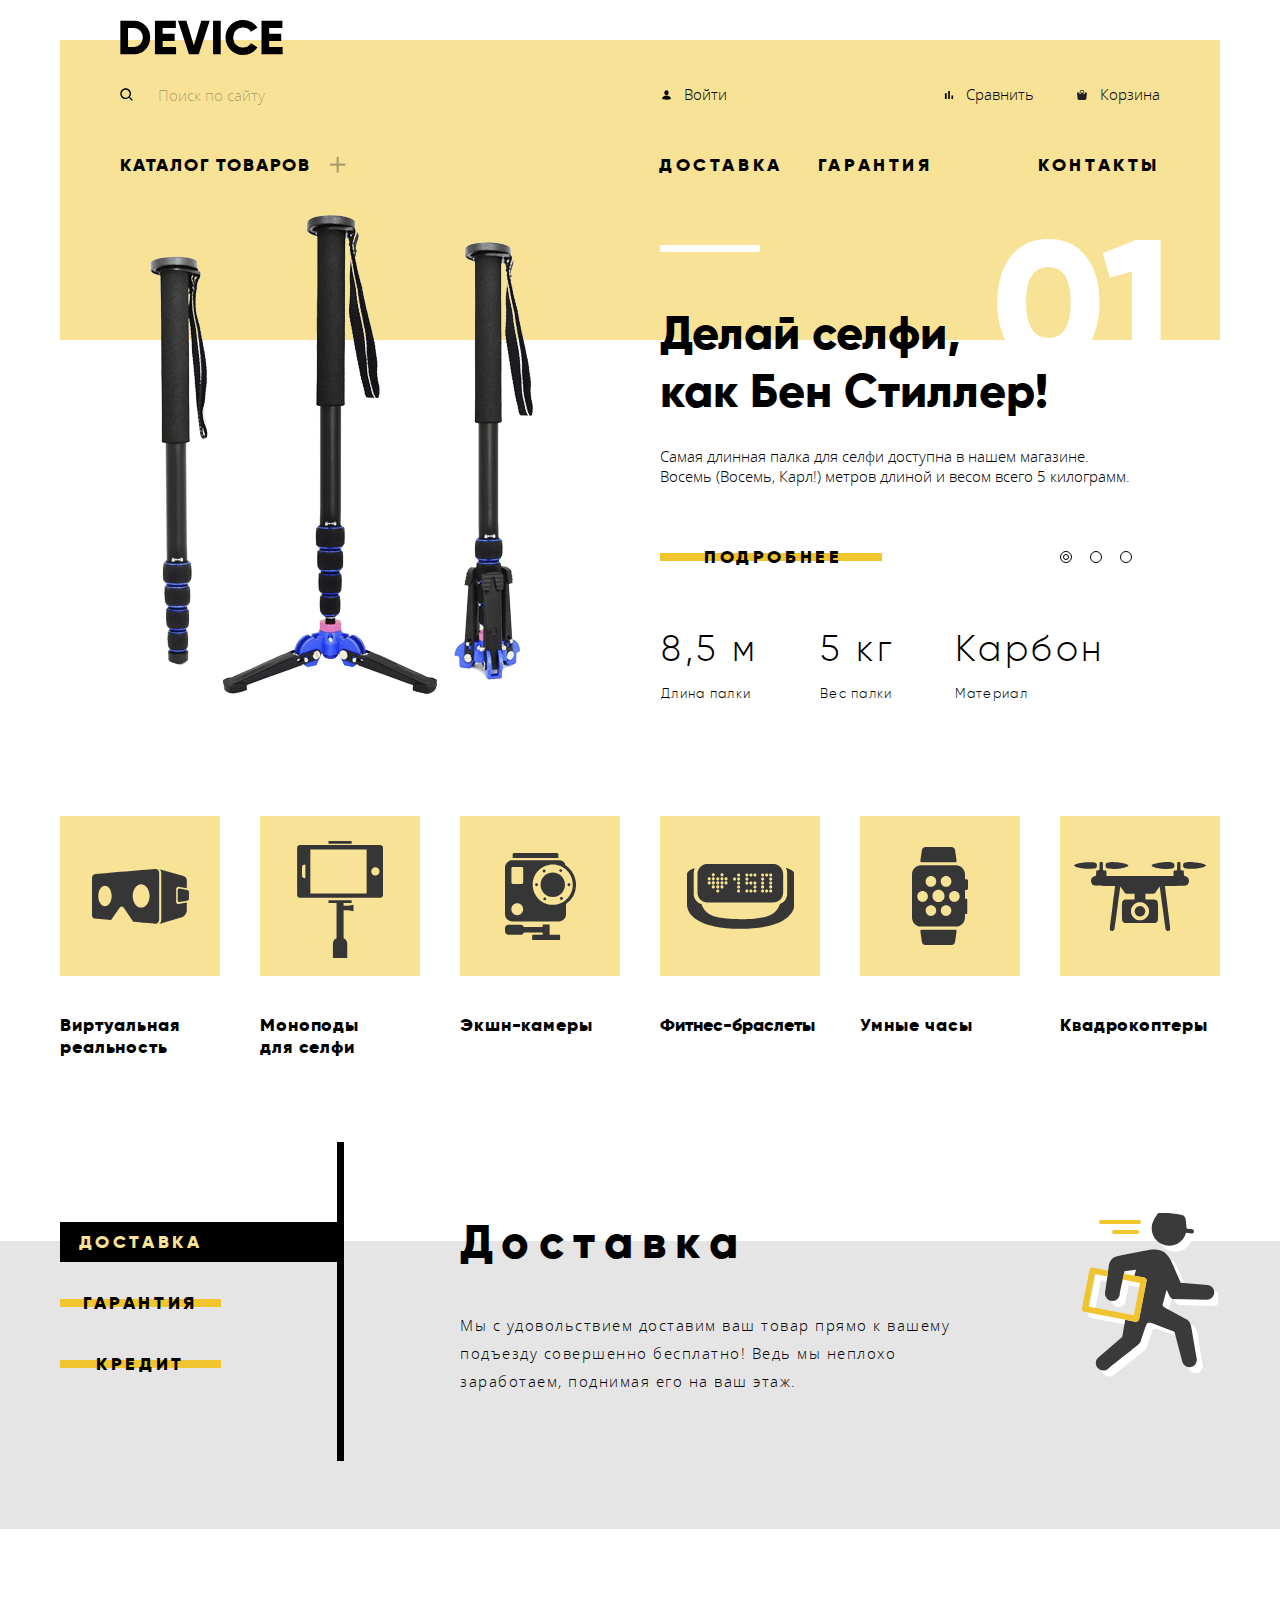
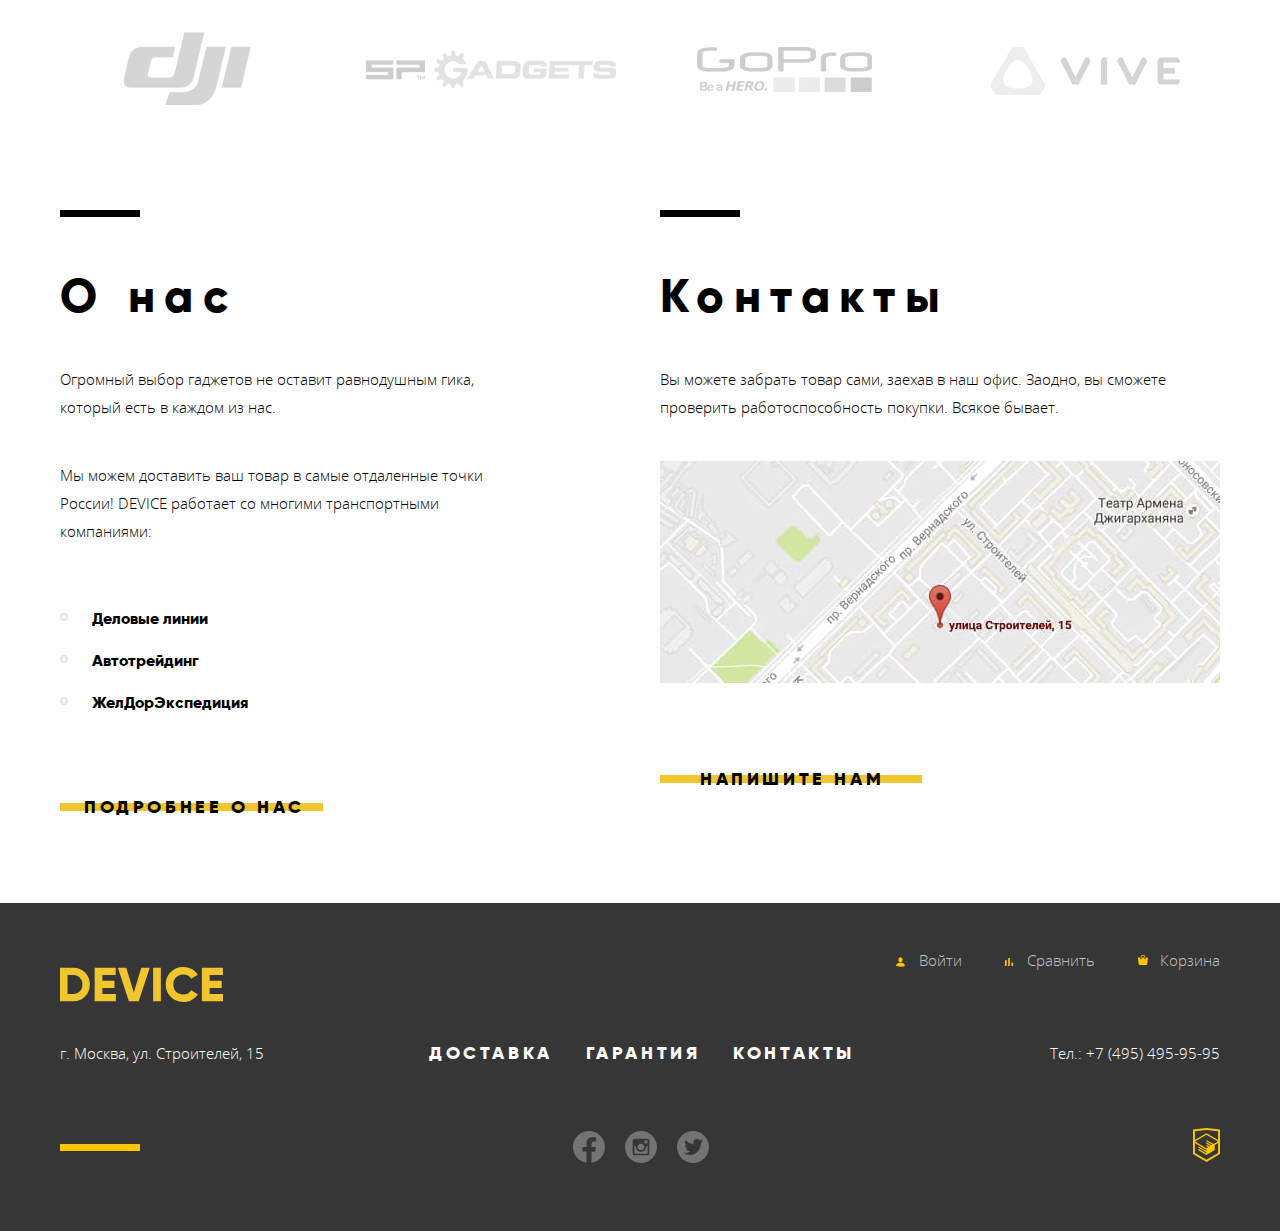
==== commit 4c72a58a: "Повторное исправление недочетов" ====
--- a/index.html
+++ b/index.html
@@ -5,7 +5,7 @@
     <meta charset="utf-8">
     <title>Магазин гаджетов "Device"</title>
     <link rel="stylesheet" href="css/normalize.css">
-    <link rel="stylesheet" href="css/style.css">
+    <link rel="stylesheet" href="css/style.min.css">
 </head>
 
 <body class="page-body">
--- a/css/style.min.css
+++ b/css/style.min.css
@@ -0,0 +1 @@
+@-webkit-keyframes bounce{0%{transform:translateY(-1000px)}70%{transform:translateY(-45%)}90%{transform:translateY(-55%)}to{transform:translateY(-50%)}}@keyframes bounce{0%{transform:translateY(-1000px)}70%{transform:translateY(-45%)}90%{transform:translateY(-55%)}to{transform:translateY(-50%)}}@-webkit-keyframes shake{0%,to{transform:translateX(0) translateY(-50%)}10%,30%,50%,70%,90%{transform:translateX(-10px) translateY(-50%)}20%,40%,60%,80%{transform:translateX(10px) translateY(-50%)}}@keyframes shake{0%,to{transform:translateX(0) translateY(-50%)}10%,30%,50%,70%,90%{transform:translateX(-10px) translateY(-50%)}20%,40%,60%,80%{transform:translateX(10px) translateY(-50%)}}@font-face{font-family:'Open Sans';font-style:normal;font-weight:400;src:local('Open Sans Regular'),local('OpenSans-Regular'),url(../fonts/opensans.woff2) format('woff2'),url(../fonts/opensans.woff) format('woff')}@font-face{font-family:'Open Sans';font-style:normal;font-weight:300;src:local('Open Sans Light'),local('OpenSans-Light'),url(../fonts/opensanslight.woff2) format('woff2'),url(../fonts/opensanslight.woff) format('woff')}@font-face{font-family:'Gilroy';font-style:normal;font-weight:300;src:local('Gilroy Light'),local('Gilroy-Light'),url(../fonts/gilroylight.woff2) format('woff2'),url(../fonts/gilroylight.woff) format('woff')}@font-face{font-family:'Gilroy';font-style:normal;font-weight:800;src:local('Gilroy ExtraBold'),local('Gilroy-ExtraBold'),url(../fonts/gilroyextrabold.woff2) format('woff2'),url(../fonts/gilroyextrabold.woff) format('woff')}*,::after,::before{box-sizing:border-box}:root{--basic-black: #000;--basic-dark: #363636;--basic-white: #fff;--basic-grey: #464646;--basic-half-grey: #7e7e7e;--basic-grey-dark: #dcdcdc;--basic-grey-light: #e5e5e5;--basic-grey-super-light: #f2f2f2;--basic-grey-super-normal: #eaeaea;--basic-pink: #f6dada;--special-yellow: #f7e296;--special-yellow-dark: #f0c52e;--special-yellow-super-dark: #ffc600;--special-green: #91c92f;--special-grey: #a6a6a6;--special-grey-light: #ebebeb;--special-grey-dark: #d9d9d9;--opacity-black-6: rgba(0, 0, 0, 0.6);--opacity-black-5: rgba(0, 0, 0, 0.5);--opacity-black-4: rgba(0, 0, 0, 0.4);--opacity-black-3: rgba(0, 0, 0, 0.3);--opacity-black-2: rgba(0, 0, 0, 0.2);--opacity-black-1: rgba(0, 0, 0, 0.1);--opacity-white-7: rgba(255, 255, 255, 0.7);--opacity-white-6: rgba(255, 255, 255, 0.6);--opacity-white-3: rgba(255, 255, 255, 0.3)}body{min-width:1200px;margin:0;padding:0;font-family:"Open Sans",Arial,sans-serif;font-size:15px;line-height:20px;font-weight:300;color:var(--basic-black);background-color:var(--basic-white)}a{text-decoration:none}img{max-width:100%;height:auto}.page{height:100%}.page-body{display:grid;grid-template-rows:-webkit-min-content 1fr -webkit-min-content;grid-template-rows:min-content 1fr min-content;align-content:start;min-height:100%;padding-top:40px}.container{width:1160px;margin:0 auto;padding-left:20px;padding-right:20px;box-sizing:content-box}.list{margin:0;padding:0;list-style-type:none}.header{position:relative;padding:44px 60px 17px;background-color:var(--special-yellow)}.header-wrapper{display:flex;margin-bottom:33px}.logo{display:block}.logo[href]:hover{opacity:.6}.logo[href]:active{opacity:.3}.header-logo{position:absolute;top:-20px;margin-bottom:29px}.search-form{position:relative;width:440px;margin-right:100px}.search-form:focus-within .search-form-input{color:var(--basic-black);outline:0;border-bottom-color:var(--basic-black)}.search-form:focus-within .search-form-button{opacity:1}.search-form-input{position:relative;width:100%;padding-right:100px;padding-bottom:14px;padding-left:38px;font-family:"Open Sans",Arial,sans-serif;font-size:inherit;font-weight:inherit;line-height:inherit;border:0;border-bottom-width:2px;border-bottom-style:solid;border-bottom-color:transparent;background-color:transparent;background-image:url(../img/search.svg);background-repeat:no-repeat;background-position:-1px 3px}.search-form-input::-webkit-search-cancel-button,.search-form-input::-webkit-search-decoration,.search-form-input::-webkit-search-results-button,.search-form-input::-webkit-search-results-decoration{display:none}.search-form-input::-webkit-input-placeholder{color:var(--opacity-black-3);opacity:1}.search-form-input::-moz-placeholder{color:var(--opacity-black-3);opacity:1}.search-form-input::placeholder{color:var(--opacity-black-3);opacity:1}.search-form-input:hover::-webkit-input-placeholder{color:var(--opacity-black-6)}.search-form-input:hover::-moz-placeholder{color:var(--opacity-black-6)}.search-form-input:hover::placeholder{color:var(--opacity-black-6)}.search-form-input:focus::-webkit-input-placeholder{color:var(--basic-black)}.search-form-input:focus::-moz-placeholder{color:var(--basic-black)}.search-form-input:focus::placeholder{color:var(--basic-black)}.search-form-input:focus,.search-form-input:valid{color:var(--basic-black);outline:0;border-bottom-color:var(--basic-black)}.search-form-input:valid+.search-form-button{opacity:1}.search-form-button{position:absolute;right:0;bottom:0;padding:15px 17px;font-size:inherit;line-height:inherit;text-transform:uppercase;color:var(--basic-black);border:2px solid var(--basic-black);background-color:transparent;opacity:0;cursor:pointer}.search-form-button:focus,.search-form-button:hover{color:var(--basic-white);background-color:#000;outline:0}.search-form-button:active{color:var(--opacity-white-3)}.user-navigation{display:flex;flex-wrap:wrap;width:542px;margin-left:-42px}.user-navigation-item{margin-left:42px}.user-navigation-item:first-child{margin-right:auto}.user-navigation-link{position:relative;padding-left:24px;color:inherit}.user-navigation-link::before{content:'';position:absolute;bottom:2px;left:0}.user-navigation-link:hover{opacity:.6}.user-navigation-link:active{opacity:.3}.user-navigation-cart::before,.user-navigation-compare::before,.user-navigation-entry::before{width:13px;height:14px;background-image:url(../img/user.svg);background-repeat:no-repeat;background-position:center}.user-navigation-cart::before,.user-navigation-compare::before{width:14px;background-image:url(../img/compare.svg)}.user-navigation-cart::before{width:11px;background-image:url(../img/cart.svg)}.user-navigation-quit{margin-left:18px;padding-left:0;color:var(--opacity-black-3)}.site-navigation-item{margin-right:35px}.site-navigation-item:first-child{margin-right:310px}.site-navigation-item:first-child .site-navigation-link{padding-right:38px}.site-navigation-item:last-child{margin-right:0;margin-left:auto}.site-navigation-link{font-family:"Gilroy",Arial,sans-serif;font-weight:800;font-size:18px;color:inherit;line-height:22px;letter-spacing:.2em;text-transform:uppercase}.site-navigation-link:hover{opacity:.6}.site-navigation-link:active{opacity:.3}.site-navigation-catalog:focus-within .catalog-navigation,.site-navigation-catalog:hover .catalog-navigation{visibility:visible}.site-navigation-catalog-link{position:relative;z-index:2;letter-spacing:.1em}.site-navigation-catalog-link::after{content:'';position:absolute;bottom:0;right:0;width:22px;height:22px;background-image:url(../img/plus.svg);background-repeat:no-repeat;background-position:center}.catalog-navigation{position:absolute;left:0;z-index:1;display:flex;width:100%;padding:31px 60px 41px;background-color:var(--special-yellow);visibility:hidden}.catalog-navigation-item:not(:last-child){margin-right:63px}.catalog-submenu-item:not(:last-child){margin-bottom:16px}.catalog-submenu-link{color:inherit}.catalog-submenu-link:hover{color:var(--opacity-black-6)}.catalog-submenu-link.current,.catalog-submenu-link:active{color:var(--opacity-black-3)}.promo{position:relative;margin-bottom:60px;padding-bottom:5px}.slider-controls{position:absolute;right:108px;bottom:173px;z-index:1;display:flex}.slider-controls-item:not(:last-child){margin-right:18px}.slider-controls-button{position:relative;display:block;width:12px;height:12px;border-width:1px;border-style:solid;border-color:var(--basic-black);border-radius:50%;cursor:pointer}#promo-slide-1:checked~.slider-controls .slider-controls-button[for=promo-slide-1]::before,#promo-slide-2:checked~.slider-controls .slider-controls-button[for=promo-slide-2]::before,#promo-slide-3:checked~.slider-controls .slider-controls-button[for=promo-slide-3]::before{content:'';position:absolute;top:50%;left:50%;width:6px;height:6px;border-width:1px;border-style:solid;border-color:var(--basic-black);border-radius:50%;transform:translate(-50%,-50%)}#promo-slide-1:focus~.slider-controls .slider-controls-button[for=promo-slide-1],#promo-slide-2:focus~.slider-controls .slider-controls-button[for=promo-slide-2],#promo-slide-3:focus~.slider-controls .slider-controls-button[for=promo-slide-3]{outline-style:solid;outline-color:var(--basic-black);outline-width:1px;outline-offset:2px}.promo-product-list{position:relative;background-image:linear-gradient(to bottom,var(--special-yellow) 114px,var(--basic-white) 114px);counter-reset:li}.promo-product-item::before{content:counter(li,decimal-leading-zero);position:absolute;right:47px;top:-32px;font-family:"Gilroy",Arial,sans-serif;font-weight:800;font-size:179px;line-height:219px;text-transform:uppercase;color:var(--basic-white);opacity:0;counter-increment:li}.promo-product-card{position:relative;top:-15px;display:none;justify-content:space-between;padding-left:30px;padding-right:60px}#promo-slide-1:checked~.promo-product-list .promo-product-item:nth-child(1) .promo-product-card,#promo-slide-2:checked~.promo-product-list .promo-product-item:nth-child(2) .promo-product-card,#promo-slide-3:checked~.promo-product-list .promo-product-item:nth-child(3) .promo-product-card{display:flex}#promo-slide-1:checked~.promo-product-list .promo-product-item:nth-child(1)::before,#promo-slide-2:checked~.promo-product-list .promo-product-item:nth-child(2)::before,#promo-slide-3:checked~.promo-product-list .promo-product-item:nth-child(3)::before{opacity:1}.promo-product-img-container{width:526px}.promo-product-img{position:relative}.promo-product-item:nth-child(1) .promo-product-img{left:59px}.promo-product-item:nth-child(2) .promo-product-img{top:26px;left:86px}.promo-product-item:nth-child(3) .promo-product-img{top:82px}.promo-product-description{width:500px;margin-top:93px}.promo-product-title{position:relative;margin:0 0 26px;font-family:"GIlroy",Arial,sans-serif;font-weight:800;font-size:47px;line-height:58px;color:var(--basic-black)}.button::before,.promo-product-title::before{content:'';position:absolute;top:-59px;left:0;width:100px;height:7px;background-color:var(--basic-white)}.promo-product-text{margin:0 0 51px}.button{position:relative;z-index:1;padding:9px 15px;font-family:"Gilroy",Arial,sans-serif;font-weight:800;font-size:18px;line-height:22px;letter-spacing:.2em;text-transform:uppercase;color:var(--basic-black);border:0;background-color:transparent;outline:0;cursor:pointer}.button:active{color:var(--opacity-black-3)}.button::before{top:50%;z-index:-1;width:100%;height:20%;background-color:var(--special-yellow-dark);transform:translateY(-50%);transition:height .3s}.button:focus::before,.button:hover::before{height:100%}.promo-product-button{display:inline-block;vertical-align:middle;margin-bottom:36px;padding-left:44px;padding-right:40px}.item-property{padding-right:60px;font-family:"Gilroy",Arial,sans-serif;font-weight:300;letter-spacing:.1em}.item-property:last-child{padding-right:0}.property-table{border-spacing:0 14px}.property-description-item{font-size:36px;line-height:42px}.property-definition-item{font-size:13px;line-height:15px}.product-catalog{margin-bottom:48px;padding-top:20px}.product-catalog-list{display:flex;flex-wrap:wrap;margin-left:-40px}.product-catalog-item{width:160px;margin-left:40px;margin-bottom:20px}.product-catalog-link{position:relative;display:block;font-family:"Gilroy",Arial,sans-serif;font-weight:800;font-size:18px;line-height:22px;letter-spacing:.05em;color:var(--basic-black)}.product-catalog-link::before{content:"";display:block;width:160px;height:160px;margin-bottom:38px;background-color:var(--special-yellow)}.product-catalog-link::after{content:'';position:absolute;left:0;top:0;width:160px;height:160px;background-repeat:no-repeat;background-position:50% 50%}.product-catalog-link:hover::before{background-color:var(--special-yellow-dark)}.product-catalog-link:active{color:var(--opacity-black-3)}.product-catalog-link:active::after{opacity:.3}.product-catalog-bracelets{letter-spacing:normal}.product-catalog-vr::after{background-image:url(../img/popular-1.svg)}.product-catalog-monopods::after{background-image:url(../img/popular-2.svg);background-position:50% 58%}.product-catalog-cameras::after{background-image:url(../img/popular-3.svg)}.product-catalog-bracelets::after{background-image:url(../img/popular-4.svg)}.product-catalog-watches::after{background-image:url(../img/popular-5.svg)}.product-catalog-quadcopters::after{background-image:url(../img/popular-6.svg)}.advantages{margin-bottom:91px;padding-top:16px;padding-bottom:68px;background-image:linear-gradient(to bottom,var(--basic-white) 115px,var(--basic-grey-light) 115px)}.advantages-wrapper{display:flex}.advantages-slider-nav{position:relative;padding-top:80px;padding-bottom:77px}.advantages-slider-nav::after{content:'';position:absolute;top:0;right:-7px;width:7px;height:100%;background-color:var(--basic-black)}.advantages-slider-item:not(:last-child){width:277px;margin-bottom:21px}#advantages-slide-1:checked~.advantages-slider-nav .advantages-slider-link[for=advantages-slide-1],#advantages-slide-2:checked~.advantages-slider-nav .advantages-slider-link[for=advantages-slide-2],#advantages-slide-3:checked~.advantages-slider-nav .advantages-slider-link[for=advantages-slide-3]{color:var(--special-yellow)}#advantages-slide-1:checked~.advantages-slider-nav .advantages-slider-link[for=advantages-slide-1]::before,#advantages-slide-2:checked~.advantages-slider-nav .advantages-slider-link[for=advantages-slide-2]::before,#advantages-slide-3:checked~.advantages-slider-nav .advantages-slider-link[for=advantages-slide-3]::before{width:277px;height:100%;background-color:var(--basic-black)}#advantages-slide-1:focus~.advantages-slider-nav .advantages-slider-link[for=advantages-slide-1]::before,#advantages-slide-2:focus~.advantages-slider-nav .advantages-slider-link[for=advantages-slide-2]::before,#advantages-slide-3:focus~.advantages-slider-nav .advantages-slider-link[for=advantages-slide-3]::before{outline-style:solid;outline-color:var(--special-yellow);outline-width:2px;outline-offset:-6px}.advantages-slider-link{display:inline-block;vertical-align:middle;width:161px;padding-right:0;padding-left:0;text-align:center}.advantages-slider-link:active{color:var(--special-yellow)}.advantages-slider-link:active::before{width:277px;height:100%;background-color:var(--basic-black)}.advantages-slider-content{padding-top:71px;padding-left:123px}.advantages-slider-page{position:relative;display:none;padding-right:188px}.advantages-slider-page::after{content:'';position:absolute;right:0;top:0}#advantages-slide-1:checked~.advantages-slider-content .advantages-slider-page:nth-child(1),#advantages-slide-2:checked~.advantages-slider-content .advantages-slider-page:nth-child(2),#advantages-slide-3:checked~.advantages-slider-content .advantages-slider-page:nth-child(3){display:block}.advantages-slider-delivery::after{width:136px;height:164px;background-image:url(../img/delivery.svg);background-repeat:no-repeat;background-position:center}.advantages-slider-warranty{padding-right:205px}.advantages-slider-credit::after,.advantages-slider-warranty::after{top:-18px;width:171px;height:195px;background-image:url(../img/warranty.svg);background-repeat:no-repeat;background-position:center}.advantages-slider-credit{padding-right:182px}.advantages-slider-credit::after{top:-24px;width:156px;height:188px;background-image:url(../img/credit.svg)}.title{font-family:"Gilroy",Arial,sans-serif;font-weight:800;font-size:47px;line-height:58px;letter-spacing:.2em}.text{line-height:28px}.advantages-title{margin:0 0 40px}.advantages-slider-text{width:570px;letter-spacing:.1em}.popular-brands{margin-bottom:85px}.popular-list{display:flex;flex-wrap:wrap;margin-left:-40px}.popular-item{margin-left:40px}.popular-link{display:block}.popular-img{-webkit-filter:saturate(0) opacity(.2);filter:saturate(0) opacity(.2)}.popular-link:hover .popular-img{-webkit-filter:none;filter:none}.index-columns{display:flex;justify-content:space-between;margin-bottom:85px}.about-us{position:relative;width:473px;padding-top:58px}.about-us::before{content:'';position:absolute;top:1px;display:block;width:80px;height:7px;background-color:var(--basic-black)}.about-us-list{margin-top:60px;margin-bottom:79px}.about-us-item{position:relative;margin-bottom:14px;padding-left:32px;font-family:"Gilroy",Arial,sans-serif;font-weight:800;font-size:16px;line-height:28px}.about-us-item::before{content:'';position:absolute;top:8px;left:0;width:8px;height:8px;border-width:2px;border-style:solid;border-color:var(--basic-grey-light);border-radius:50%}.about-us-item:last-child{margin-bottom:0}.contacts{position:relative;width:560px;padding-top:58px}.contacts::before{content:'';position:absolute;top:1px;display:block;width:80px;height:7px;background-color:var(--basic-black)}.contacts-map{display:block;margin-bottom:81px}.about-us-text,.about-us-title{margin:0 0 40px}.about-us-button{padding-right:18px;padding-left:24px}.contacts-button{padding-left:40px;padding-right:38px}.page-title-container{margin-top:44px;margin-bottom:48px;padding-left:60px}.page-title{margin-bottom:30px;letter-spacing:normal}.breadcrumbs{display:flex;align-items:baseline}.breadcrumbs-item:not(:last-child){margin-right:16px}.breadcrumbs-item:last-child .breadcrumbs-link{padding-right:0}.breadcrumbs-item:last-child{font-size:14px;color:var(--opacity-black-3)}.breadcrumbs-link{position:relative;padding-right:25px;font-size:14px;color:var(--opacity-black-3)}.breadcrumbs-link:hover{color:var(--opacity-black-6)}.breadcrumbs-link:active{color:var(--opacity-black-1)}.breadcrumbs-item:not(:last-child) .breadcrumbs-link::after{content:'';position:absolute;right:0;bottom:4px;width:10px;height:9px;background-image:url(../img/nav-arrow.svg);background-repeat:no-repeat;background-position:center}.catalog-columns,.filters{display:flex}.filters{flex-direction:column;align-items:flex-end;flex-grow:1;width:329px;padding-right:68px;padding-top:25px;background-image:linear-gradient(to bottom,var(--basic-grey-dark) 70px,var(--basic-grey-light) 70px)}.catalog-subtitle{margin:0 0 25px}.filter-form{width:200px;padding-top:86px}.filter-form-category{margin:0 0 49px;padding:0;border:0}.filter-form-category:last-of-type{margin-bottom:44px}.filter-form-title{position:relative;width:100%;margin-bottom:32px;font-family:"Gilroy",Arial,sans-serif;font-weight:800;font-size:14px;line-height:17px;letter-spacing:.1em}.filter-form-title::before{content:'';position:absolute;left:0;top:-16px;width:100%;height:2px;background-color:var(--basic-black)}.filter-checkboxes-list{margin-bottom:6px}.filter-radios-list .filter-form-label{padding-left:39px}.filter-form-item{margin-bottom:19px}.filter-form-item:last-child{margin-bottom:0}.range-filter{width:200px;margin-top:7px}.range-filter-controls{position:relative;margin-bottom:12px;border-radius:5px}.range-filter-scale{height:2px;background-color:var(--opacity-black-2)}.range-filter-bar{width:70%;height:2px;background-color:var(--special-green)}.range-filter-toggle{position:absolute;top:-9px;left:0;width:20px;height:20px;padding:0;border:8px solid var(--basic-white);border-radius:50%;background-color:var(--special-grey);box-shadow:0 2px 2px rgba(0,0,0,.18);cursor:pointer}.range-filter-toggle-min{left:18px}.range-filter-toggle-max{left:160px}.range-filter-price-controls{display:flex}.range-filter-price{font-family:"Gilroy",Arial,sans-serif;font-weight:300;font-size:14px;line-height:16px}.range-filter-price:not(:last-child){margin-right:19px}.range-filter-input::-webkit-inner-spin-button,.range-filter-input::-webkit-outer-spin-button{-webkit-appearance:none;margin:0}.range-filter-input{width:60px;padding:5px 5px 5px 0;font-family:inherit;font-size:inherit;color:#283136;border:0;background-color:transparent;-moz-appearance:textfield}.filter-form-label{position:relative;padding-left:42px;font-size:14px;line-height:19px;color:var(--basic-black);cursor:pointer}.filter-form-checkbox+.filter-form-label::before{content:'';position:absolute;top:-3px;left:0;width:24px;height:24px;background-image:url(../img/checkbox-off.svg);background-repeat:no-repeat;background-position:center}.filter-form-checkbox:checked+.filter-form-label::before{background-image:url(../img/checkbox-on.svg)}.filter-form-checkbox:focus+.filter-form-label,.filter-form-radio:focus+.filter-form-label{outline-style:solid;outline-color:var(--basic-black);outline-width:2px;outline-offset:6px}.filter-form-radio+.filter-form-label::before{content:'';position:absolute;top:-3px;left:0;width:24px;height:24px;background-image:url(../img/radio-off.svg);background-repeat:no-repeat;background-position:center}.filter-form-radio:checked+.filter-form-label::before{background-image:url(../img/radio-on.svg)}.filter-form-checkbox+.filter-form-label:hover::before,.filter-form-radio+.filter-form-label:hover::before{opacity:.6}.filter-form-checkbox+.filter-form-label:active::before,.filter-form-radio:not(:checked)+.filter-form-label:active::before{opacity:1}.filter-form-checkbox:disabled+.filter-form-label,.filter-form-checkbox:disabled+.filter-form-label::before,.filter-form-radio:disabled+.filter-form-label,.filter-form-radio:disabled+.filter-form-label::before{opacity:.25}.filter-form-button{padding-left:37px;padding-right:42px}.catalog{flex-grow:1;width:832px}.sorting-wrapper{padding-top:24px;padding-bottom:25px;padding-left:72px;background-color:var(--basic-grey-light)}.sorting-wrapper-inner{display:flex;align-items:baseline;width:760px}.catalog-subtitle{width:200px;font-family:"Gilroy",Arial,sans-serif;font-weight:800;font-size:16px;line-height:inherit;letter-spacing:.1em;text-transform:uppercase}.sorting-subtitle{width:auto;margin-bottom:0;margin-right:73px}.sorting-list{display:flex;flex-wrap:wrap}.sorting-item{margin-right:30px}.sorting-item:last-child{margin-right:0}.sorting-link{font-weight:400;font-size:14px;line-height:19px;color:var(--opacity-black-3)}.sorting-link:hover{color:var(--opacity-black-6)}.sorting-link.current,.sorting-link:active{color:var(--basic-black)}.arrow-list{display:flex;margin-left:auto}.arrow-item{margin-right:15px}.arrow-item:last-child{margin-right:0}.arrow-link{display:block;padding:0;border:0;background-color:transparent;opacity:.2}.arrow-link.current:hover,.arrow-link:hover{opacity:.4}.arrow-link.current,.arrow-link.current:active,.arrow-link:active{opacity:1}.arrow-link::before{content:'';display:block;width:19px;height:11px;background-repeat:no-repeat;background-position:50% 50%}.arrow-up::before{background-image:url(../img/icon-up-dir.svg)}.arrow-down::before{background-image:url(../img/icon-down-dir.svg)}.catalog-list{display:grid;grid-template-columns:360px 360px;-moz-column-gap:40px;column-gap:40px;row-gap:49px}.catalog-item{position:relative}.catalog-item-new::before{content:'New';position:absolute;top:28px;right:28px;z-index:1;width:62px;height:62px;padding:22px 17px 23px 16px;font-family:"Gilroy",Arial,sans-serif;font-weight:800;font-size:12px;line-height:15px;text-transform:uppercase;color:var(--opacity-black-3);border-width:2px;border-style:solid;border-color:var(--opacity-black-3);border-radius:50%}.catalog-img-wrapper{position:relative;margin-bottom:25px}.catalog-img-wrapper:focus-within .catalog-img,.catalog-img-wrapper:hover .catalog-img{opacity:.7}.catalog-img-wrapper:focus-within .catalog-img-wrapper-inner,.catalog-img-wrapper:hover .catalog-img-wrapper-inner{opacity:1}.catalog-img-wrapper-inner{position:absolute;top:180px;left:50%;min-width:200px;text-align:center;transform:translateX(-50%);opacity:0}.catalog-cart{margin-bottom:22px;padding-right:36px;padding-left:36px}.catalog-compare{padding:0;letter-spacing:.1em;color:var(--opacity-black-5);border:0;background-color:transparent;outline:0;cursor:pointer}.catalog-compare:focus,.catalog-compare:hover{color:var(--basic-black)}.catalog-compare:active{color:var(--opacity-black-2)}.catalog-info{display:flex;justify-content:space-between;align-items:baseline}.catalog-title{width:275px;margin:0;font-family:"Gilroy",Arial,sans-serif;font-weight:800;font-size:18px;line-height:22px}.catalog-title-link{letter-spacing:.05em;color:var(--basic-black)}.catalog-price{margin:0;font-family:"Gilroy",Arial,sans-serif;font-size:16px;line-height:18px;letter-spacing:.05em;white-space:nowrap}.catalog-container{padding-top:70px;padding-bottom:78px;padding-left:72px}.catalog-pagination{display:flex;justify-content:space-between;align-items:center;width:760px;margin-top:40px;background-color:var(--basic-grey-light)}.catalog-pagination-list{display:flex;align-items:baseline;flex-wrap:wrap;margin-right:-30px;padding-left:10px;padding-right:10px}.catalog-pagination-item{margin-right:30px}.catalog-pagination-link{font-family:"Gilroy",Arial,sans-serif;font-weight:800;font-size:16px;line-height:inherit}.catalog-pagination-control{padding:25px 30px;letter-spacing:.1em;text-transform:uppercase;color:inherit}.catalog-pagination-control[href]:hover{background-color:var(--special-grey-dark)}.catalog-pagination-control:active,.catalog-pagination-number{color:var(--opacity-black-3)}.catalog-pagination-number:hover{color:var(--opacity-black-6)}.catalog-pagination-link.current,.catalog-pagination-number:active{color:var(--basic-black)}.footer-wrapper{display:flex;flex-direction:column}.footer-wrapper-row{display:flex;align-items:center;margin-bottom:59px}.footer-wrapper-row:first-child{justify-content:space-between;align-items:flex-start;margin-bottom:48px}.footer-wrapper-row:last-child{justify-content:space-between;margin-bottom:0}.footer-wrapper-row:last-child::before{content:'';display:block;width:80px;height:7px;background-color:var(--special-yellow-super-dark)}.footer{padding-top:47px;padding-bottom:65px;background-color:var(--basic-dark)}.footer-logo{position:relative;top:17px}.footer-user-navigation{display:flex;min-width:325px}.footer-user-item:not(:last-child){margin-right:40px}.footer-user-link{position:relative;padding-left:25px;color:var(--opacity-white-7)}.footer-user-quit{padding-left:19px}.footer-address,.footer-user-link:hover{color:var(--basic-white)}.footer-user-link:active{color:var(--opacity-white-3)}.footer-user-link::before{content:'';position:absolute;bottom:1px;left:0}.footer-user-cart::before,.footer-user-compare::before,.footer-user-entry::before{width:13px;height:14px;background-image:url(../img/user-yellow.svg);background-repeat:no-repeat;background-position:center}.footer-user-cart::before,.footer-user-compare::before{width:14px;background-image:url(../img/compare-yellow.svg)}.footer-user-cart::before{bottom:4px;left:2px;width:11px;height:12px;background-image:url(../img/cart-yellow.svg)}.footer-user-link:hover::before{opacity:.6}.footer-user-link:active::before{opacity:.3}.footer-address{margin-right:165px;font-style:normal}.footer-site-navigation{display:flex;justify-content:space-between;width:426px;margin-right:auto}.footer-site-item{padding-top:5px;padding-bottom:5px}.footer-site-link{font-family:"Gilroy",Arial,sans-serif;font-weight:800;font-size:18px;line-height:22px;letter-spacing:.2em;text-transform:uppercase}.footer-site-link:hover{color:var(--opacity-white-6)}.footer-site-link:active{color:var(--opacity-white-3)}.footer-site-link,.footer-tel{color:var(--basic-white)}.social-list{display:flex;margin-left:-52px}.social-item{margin-right:20px}.social-item:last-child{margin-right:0}.social-link{display:block;width:32px;height:32px;background-color:var(--basic-dark);background-repeat:no-repeat;background-position:50% 50%;opacity:.3}.social-link:hover{opacity:.6}.social-link:active{opacity:.1}.social-fb{background-image:url(../img/fb.svg)}.social-inst{background-image:url(../img/instagram.svg)}.social-tw{background-image:url(../img/twitter.svg)}.academy-logo:hover{opacity:.6}.academy-logo:active{opacity:.3}.modal{position:fixed;top:0;right:0;bottom:0;left:0;z-index:2;display:none;width:960px;margin:auto;background-color:var(--basic-white);box-shadow:0 10px 16px rgba(0,0,0,.15)}.modal-show{display:block;-webkit-animation:bounce .6s;animation:bounce .6s}.modal-error{-webkit-animation:shake .6s;animation:shake .6s}.modal-feedback{top:50%;bottom:auto;padding:91px 100px 60px 99px;transform:translateY(-50%)}.modal-feedback-form{display:flex;justify-content:space-between;flex-wrap:wrap}.modal-feedback-item{width:360px;margin:0 0 22px}.modal-feedback-title{display:block;margin-bottom:9px;font-family:"Gilroy",Arial,sans-serif;font-weight:800;font-size:18px;line-height:22px}.modal-feedback-input{width:100%;margin-bottom:10px;padding:17px 20px 14px;font-family:"Gilroy",Arial,sans-serif;font-size:14px;line-height:16px;color:var(--opacity-black-4);border-width:2px;border-style:solid;border-color:transparent;background-color:var(--basic-grey-super-light)}.modal-feedback-input:not(.modal-feedback-input-error):hover{background-color:var(--basic-grey-super-normal)}.modal-feedback-input:focus{color:var(--basic-dark);border-color:var(--special-yellow);background-color:var(--basic-white);outline:0}.modal-feedback-input-error{background-color:var(--basic-pink)}.modal-feedback-message{width:760px;margin-bottom:32px}.modal-feedback-message .modal-feedback-input{height:167px;resize:none}.modal-feedback-button{padding-right:35px;padding-left:35px}.modal-feedback-button::before{background-color:var(--special-yellow)}.close-modal{position:absolute;right:20px;top:20px;z-index:2;width:55px;height:55px;border:0;border-radius:50%;background-color:transparent;background-image:url(../img/modal-close.svg);background-repeat:no-repeat;background-position:50% 50%;outline:0;opacity:.4;cursor:pointer}.close-modal:hover{opacity:1}.close-modal:active{opacity:.3}.modal-map{top:50%;bottom:auto;height:555px;transform:translateY(-50%)}.modal-map-img{position:absolute;top:0;left:0;z-index:1}.modal-map-iframe{position:relative;z-index:2;border:0}.visually-hidden{position:absolute;width:1px;height:1px;margin:-1px;padding:0;border:0;white-space:nowrap;-webkit-clip-path:inset(100%);clip-path:inset(100%);clip:rect(0 0 0 0);overflow:hidden}